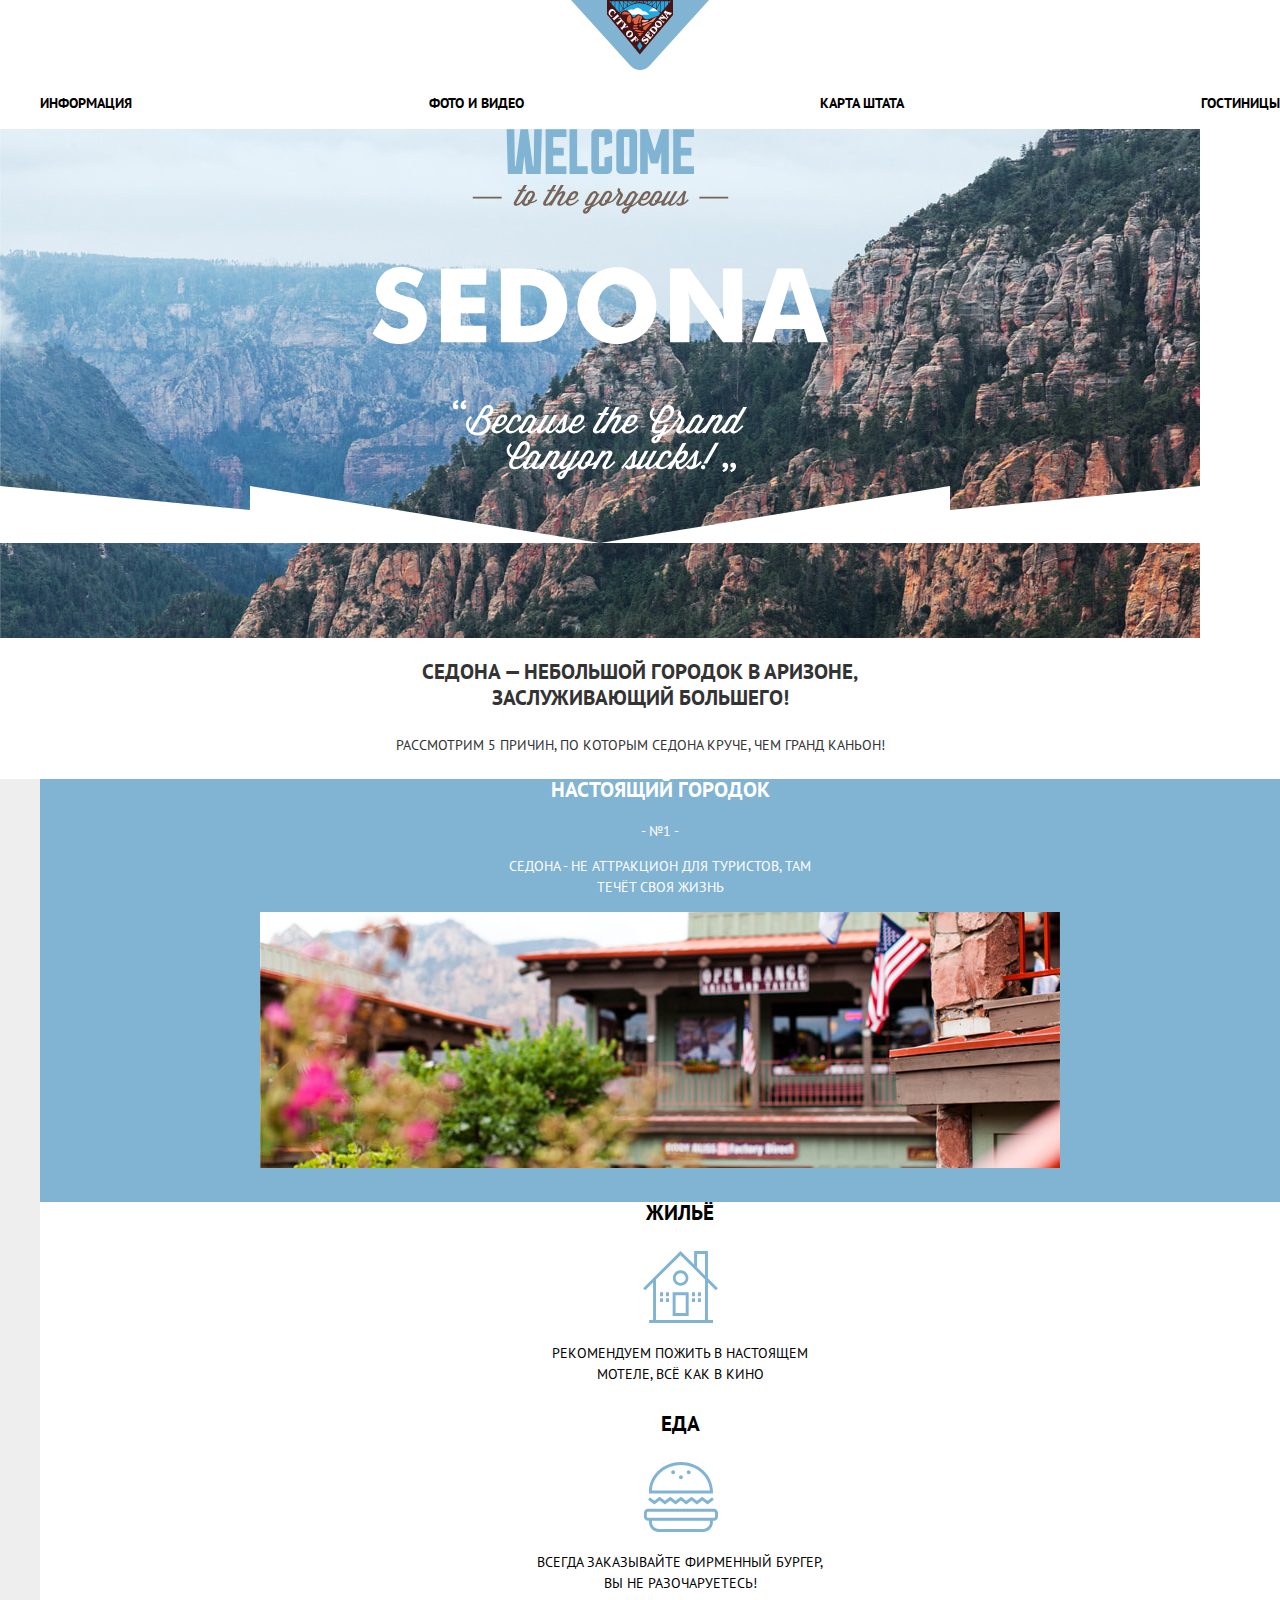
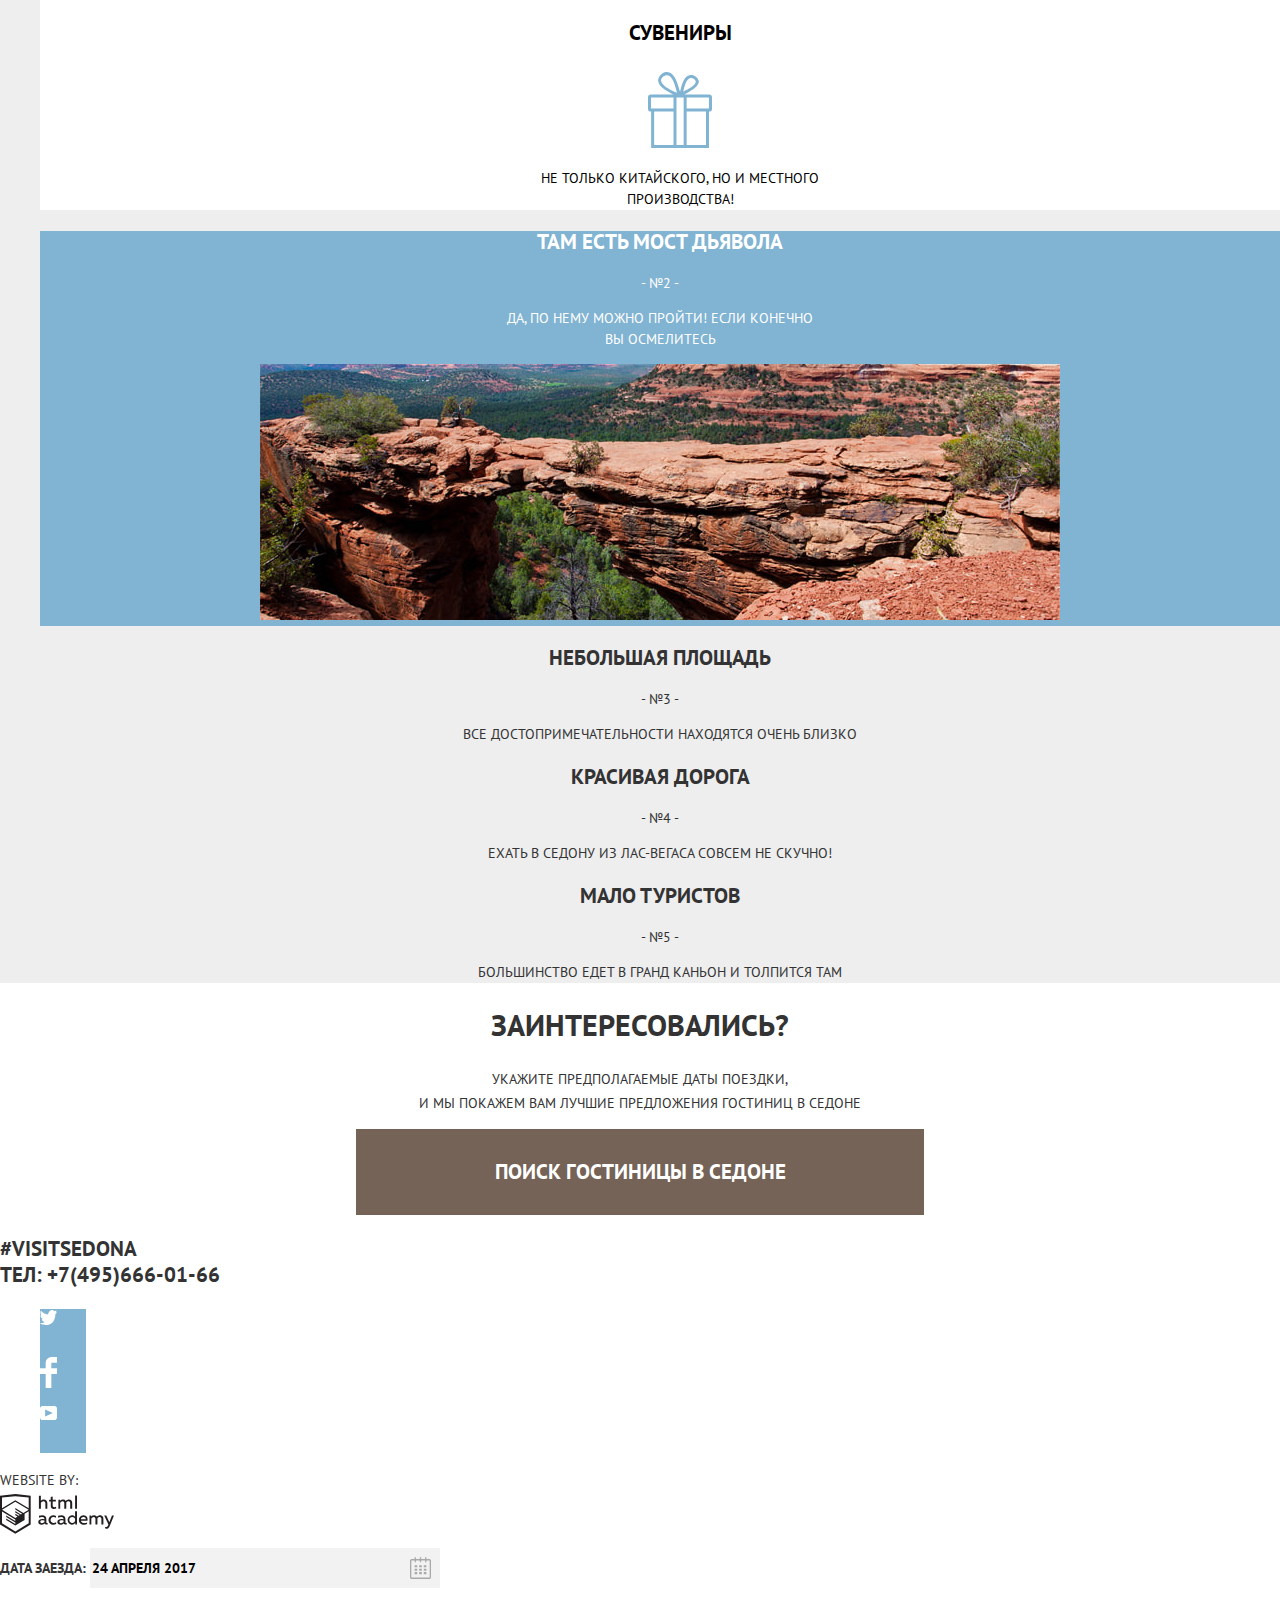
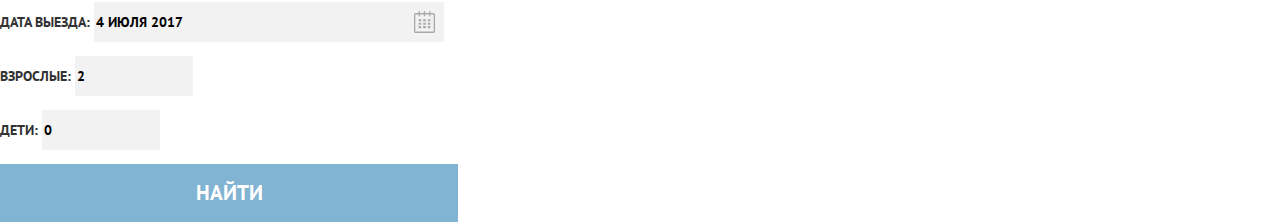
==== index.html @ 7e90b985 "Ссылки" ====
<!DOCTYPE html>
<html lang="ru">
  <head>
    <meta charset="utf-8">
    <title>HTML Academy: Седона</title>
    <link href="https://fonts.googleapis.com/css2?family=PT+Sans:wght@400;700&display=swap" rel="stylesheet"> 
    <link href="css/normalize.css" rel="stylesheet">
    <link href="css/style.css" rel="stylesheet">
  </head>
  <body>
    <header class="main-header">

      <nav class="main-navigation">
      <!--Небольшой логотип городка по центру сверху-->
        <a class="main-header-logo" href="index.html">
          <img src="img/index/sedona_logo.svg" width="138" height="70" alt="Логотип городка Cедона">
        </a>
      <!--Главная навигация-->
        <ul class="navigation-list">
          <li><a href="#">информация</a></li>
          <li><a href="#">фото и видео</a></li>
          <li><a href="#">карта штата</a></li>
          <li><a href="hotels.html">гостиницы</a></li>
        </ul>
      </nav>

    </header>

    <main class="container">

      <!--Заголовок скрытый-->
      <h1 class="visually-hidden">О городке Седона</h1>

      <section class="welcome">
        <!--Заголовок скрытый-->
        <h2 class="visually-hidden">Добро пожаловать в Седону</h2>
        <div class="welcome-banner"> 
          <!--Большой баннер-->
          <img src="img/index/welcome_to_sedona.svg" width="457" height="351" alt="Добро пожаловать в Седону">
        </div>
        <p>
          Седона — небольшой городок в Аризоне,<br>
          заслуживающий большего!
        </p>
      </section>

      <section class="advantages">
        <!--Заголовок скрытый-->
        <h2 class="visually-hidden">5 причин крутизны</h2>
        <p class="heading">
          Рассмотрим 5 причин, по которым Седона круче, чем гранд каньон!
        </p>
        <!--Сомневался сделать ли нумерованный список, но по-моему порядок тут совсем не важен-->
        <ul class="advantages-list">
          <li class="advantages-item">
            <h3>Настоящий городок</h3>
            <p> - №1 - </p>
            <p>
              Седона - не аттракцион для туристов, там<br>
              течёт своя жизнь
            </p>
            <img src="img/index/true_town.jpg" width="800" height="256" alt="Настоящий маленький Американский городок">
            <ul class="town-desc-list">
              <li>
                <h4>Жильё</h4>
                <img src="img/index/house_icon.svg" wigth="75" height="72" alt="Красивый маленький домик">
                <p>
                  Рекомендуем пожить в настоящем<br>
                  мотеле, всё как в кино
                </p>
              </li>
              <li>
                <h4>Еда</h4>
                <img src="img/index/burger_icon.svg" width="75" height="70" alt="Огромный бургер">
                <p>
                  Всегда заказывайте фирменный бургер,<br>
                  вы не разочаруетесь!
                </p>
              </li>
              <li>
                <h4>Сувениры</h4>
                <img src="img/index/gift_icon.svg" width="64" height="77" alt="Сюрприз-подарок перевязан лентой">
                <p>
                  Не только китайского, но и местного<br>
                  производства!
                </p>
              </li>
            </ul>
          </li>
          <li class="advantages-item">
            <h3>Там есть мост дьявола</h3>
            <p> - №2 - </p>
            <p>
              Да, по нему можно пройти! Если конечно<br>
              вы осмелитесь
            </p>
            <img src="img/index/devil_bridge.jpg" width="800" height="256" alt="Скальный пейзаж с огромной пропастью">
          </li>
          <li class="advantages-item">
            <h3>Небольшая площадь</h3>
            <p> - №3 - </p>
            <p>Все достопримечательности находятся очень близко</p>
          </li>
          <li class="advantages-item">
            <h3>Красивая дорога</h3>
            <p> - №4 - </p>
            <p>ехать в седону из лас-вегаса совсем не скучно!</p>
          </li>
          <li class="advantages-item">
            <h3>Мало туристов</h3>
            <p> - №5 - </p>
            <p>большинство едет в гранд каньон и толпится там</p>
          </li>
        </ul>
      </section>
      
      <section class="appointment">
        <!--Заголовок скрытый-->
        <h2 class="visually-hidden">Предложение зарегистрироваться</h2>
        <p class="appointment-subtitle">Заинтересовались?</p>
        <p class="appointment-desc">
          Укажите предполагаемые даты поездки,<br>
          и мы покажем вам лучшие предложения гостиниц в Седоне
        </p>
        <button type="button" class="button appointment-button">Поиск гостиницы в Седоне</button>
      </section>

    </main>

    <footer class="footer">

      <section class="footer-contacts">
        <h2 class="visually-hidden">Контактная информация</h2>
        <p>#visitsedona<br>
          тел: +7(495)666-01-66
        </p>
      </section>

      <section class="footer-socials">
        <h2 class="visually-hidden">Социальные сети</h2>
        <ul>
          <li>
            <a class="social-button" href="#">
              <span class="visually-hidden">Твиттер</span>
              <div class="wrap">
                <img src="img/index/twitter_icon.svg" width="17" height="17" alt="Иконка Твиттера">
              </div>
            </a>
          </li>
          <li>
            <a class="social-button" href="#">
              <span class="visually-hidden">Фейсбук</span>
              <div class="wrap">
                <img src="img/index/fb_icon.svg" width="17" height="17" alt="Иконка Фейсбук">
              </div>
            </a>
          </li>
          <li>
            <a class="social-button" href="#">
              <span class="visually-hidden">Youtube</span>
              <div class="wrap">
                <img src="img/index/youtube_icon.svg" width="17" height="17" alt="Иконка Youtube">
              </div>
            </a>
          </li>
        </ul>
      </section>

      <p class="footer-copyright">
        website by:
        <a href="https://htmlacademy.ru">
          <span class="visually-hidden">html academy</span>
        </a>
      </p>

    </footer>   

    <section>
      <h2 class="visually-hidden">Поиск гостиницы</h2>
      <form class="appointment-form" action="https://echo.htmlacademy.ru" method="GET">
        <p class="appointment-item calendar">
          <label for="arrival-date">Дата заезда:</label>
          <input id="arrival-date" type="text" name="arr-date" value="24 апреля 2017">
        </p>
        <p class="appointment-item calendar">
          <label for="leaving-date">Дата выезда:</label>
          <input id="leaving-date" type="text" name="leave-date" value="4 июля 2017">
        </p>
        <p class="appointment-item quantity">
          <label for="adult-qty">Взрослые:</label>
          <input id="adult-qty" type="text" name="adult" value="2">
        </p>
        <p class="appointment-item quantity">
          <label for="chidren-qty">Дети:</label>
          <input id="chidren-qty" type="text" name="children" value="0">
        </p>
        <button type="submit" class="button hotel-search-button">Найти</button>
      </form>
    </section>
    
    <!--
    <p>Репозиторий создан для обучения на профессиональном онлайн‑курсе «<a href="https://htmlacademy.ru/intensive/htmlcss">HTML и CSS, уровень 1</a>».</p>
    -->

  </body>
</html>
---- css/style.css ----
/*Variables*/

:root {
    
    --basic-white: #ffffff;
    --basic-grey: #EEEEEE;
    --basic-black: #000000;

    --basic-blue-ligth: #81B3D2;
    --basic-blue: #669EC0;
    --basic-blue-dark: #5496BD;

    --basic-brown-ligth: #766357;
    --basic-brown: #604E43;
    --basic-brown-dark: #503E33;

    --basic-text: #333333;
    --basic-background: #888888;
    --input-background: #F2F2F2;
    --input-background-hover: #EBEBEB;
    --input-background-focus: #ffffff;
    --input-focus-border: #E5E5E5;


}

/*General*/

body {
    min-width: 1220px;
    margin: 0;
    padding: 0;
    font-family: "PT Sans", Arial, sans-serif;
    font-size: 14px;
    line-height: 21px;
    color: var(--basic-text);
    text-transform: uppercase; 
}

a {
    text-decoration: none;
}
  
img {
    max-width: 100%;
    height: auto;
}

.visually-hidden {
    position: absolute;
    clip: rect(0 0 0 0);
    width: 1px;
    height: 1px;
    margin: -1px;
}

/* Navigation */

.main-header {
    text-align: center;
}

.main-navigation {
    color: var(--basic-black);
    font-weight: bold;
    line-height: 24px;
}

.navigation-list {
    list-style: none;
    display: flex;
    justify-content: space-between;
}

.navigation-list a {
    color: var(--basic-black);
}

.navigation-list a:hover,
.navigation-list a:focus {
    color: var(--basic-blue-ligth);
}

.navigation-list a:active {
    color: var(--basic-black);
    opacity: 0.3;
}

.main-navigation .active-page {
    color: var(--basic-brown-ligth);
}

/* Big Welcome banner */

.welcome {
    text-align: center;
}

.welcome p {
    font-weight: bold;
    font-size: 21px;
    line-height: 26px;
    text-align: center;
}

.welcome-banner {
    width: 1200px;
    height: 509px;
    text-align: center;
    vertical-align: middle;
    background-color: var(--basic-black);
    background-image: url("../img/index/background_photo.jpg");
    background-position: center;
    background-repeat: no-repeat;
}

.welcome-banner::after {
    content: url("../img/index/background_shape.png");
}

/* Advantages */

.advantages .heading {
    line-height: 26px;
    text-align: center;
}

.advantages-list {
    list-style: none;
    background-color: var(--basic-grey);
}

.advantages-item {
    text-align: center;
}

.advantages-item:first-child,
.advantages-item:nth-child(2) {
    background-color: var(--basic-blue-ligth);
    color: var(--basic-white);
}

.advantages-item h3,
.advantages-item h4 {
    font-weight: bold;
    font-size: 21px;
    line-height: 21px;
}

.town-desc-list {
    list-style: none;
    background-color: var(--basic-white);
    color: var(--basic-black);
}

/*Appointment*/

.appointment {
    text-align: center;
}

.appointment-subtitle{
    font-weight: bold;
    font-size: 30px;
    line-height: 24px;  
}

.appointment-desc {
    line-height: 24px;
}
/*Appointment form*/

.appointment-item {
    font: inherit;
    font-weight: bold;
    line-height: 26px;
}

.appointment-item input {
    font: inherit;
    font-weight: bold;
    line-height: 26px;
    text-transform: uppercase;
    
    height: 38px;
    border: none;
}

.calendar input {
    width: 346px;
    background-color: var(--input-background);
    background-image: url("../img/index/calendar_icon.svg");
    background-position: 320px, 0;
    background-repeat: no-repeat;
}

.quantity input {
    width: 114px;
    background-color: var(--input-background);
}

.appointment-item input:hover {
    background-color: var(--input-background-hover);
}

.appointment-item input:focus {
    height: 34px;
    background-color: var(--input-background-focus);
    border: 2px solid var(--input-focus-border);
}

.calendar input:hover {
    background-image: url("../img/index/calendar_icon_hover.svg");
}

.calendar input:focus {
    background-image: url("../img/index/calendar_icon_active.svg");
    width: 342px;
}

.quantity input:focus {
    width: 110px;
}

/*Button*/

.button {
    font: inherit;
    font-weight: bold;
    
    color: var(--basic-white);
    border: none;
    text-align: center;
    vertical-align: middle;
    text-transform: uppercase;
}

.appointment-button {
    font-size: 21px;
    line-height: 26px;
    width: 568px;
    height: 86px;
    background-color: var(--basic-brown-ligth);
}

.appointment-button:hover,
.appointment-button:focus {
    background-color: var(--basic-brown);
}

.appointment-button:active {
    background-color: var(--basic-brown-dark);
    color: rgba(255, 255, 255, 0.3);
}

.hotel-search-button {
    font-size: 21px;
    line-height: 26px;
    background-color: var(--basic-blue-ligth);
    width: 458px;
    height: 58px;
}

.hotel-search-button:hover,
.hotel-search-button:focus {
    background-color: var(--basic-blue);
}

.hotel-search-button:active {
    background-color: var(--basic-blue-dark);
    color: rgba(255, 255, 255, 0.3);
}

/*Footer Contacts*/

.footer-contacts {
    font-size: 21px;
    font-weight: bold;
    line-height: 26px;
}

/*Footer Socials*/

.footer-socials ul {
    list-style: none;
}

.social-button .wrap {
    width: 46px;
    height: 48px;
    background-color: var(--basic-blue-ligth);
    /* Проблема с центрированием иконок в обертке */
}

.social-button .wrap:hover,
.social-button .wrap:focus {
    background-color: var(--basic-blue);
}

.social-button .wrap:active {
    background-color: var(--basic-blue-dark);
    /* Проблема с прозрачностью иконок в активном состоянии */
}

/*Footer Copyright*/

.footer-copyright {
    line-height: 26px;

}

.footer-copyright a {
    display: block;
    width: 115px;
    height: 41px;
    
    background-image: url("../img/index/logo_htmlacademy_2.svg");
    background-repeat: no-repeat;
}

.footer-copyright a:hover,
.footer-copyright a:focus {
    background-image: url("../img/index/logo_htmlacademy_hover.svg");
}

.footer-copyright a:active {
    background-image: url("../img/index/logo_htmlacademy_active.svg");
}


/* Hotels page */

/* Hotel filter */

.hotel-filter {
    width: 1200px;
    /* height: 217px; */
    background-image: url("../img/hotels/background.jpg");
    background-repeat: no-repeat;
}

.filter fieldset{
    border: none;
}

.filter legend {
    font-weight: bold;
    font-size: 16px;
    line-height: 21px;
}

.filter ul {
    list-style: none;
}

.hotel-filter-button {
    width: 137px;
    height: 36px;
    background-color: gray; /*пока чтобы видно было transparent*/
    border: 2px solid red; /*тоже чтобы было видно basic-white*/
    text-transform: uppercase;
}

.hotel-filter-button:hover,
.hotel-filter-button:focus {
    background-color: var(--basic-white);
}

/* Sort panel */

.sort-panel h3 {
    font-weight: bold;
    font-size: 21px;
    line-height: 26px;
}

.sort-panel p {
    font-size: 12px;
    line-height: 18px;
}

.sort-by {
    list-style: none;
}

.sort-order {
    list-style: none;
}

.sort-button {
    font-size: 12px;
    line-height: 18px;
    text-transform: uppercase;
    border: none;
    border-bottom: 1px dashed var(--basic-blue-ligth);
    /*не нравится как проявляет себя подчеркивание при интерактиве*/
    background-color: transparent;
    opacity: 0.3;
}

.sort-active {
    border: none;
    color: var(--basic-blue-ligth);
    opacity: 1;
}

.sort-button:hover,
.sort-button:focus {
    color: var(--basic-blue-ligth);
    opacity: 1;
}

.sort-button:active {
    color: var(--basic-black);
    border: none;
    opacity: 1;
}

.order-button {
    width: 11px;
    height: 10px;
    background-color: transparent;
    border: none;
    background-repeat: no-repeat;
}

.sort-order .up {
    background-image: url("../img/hotels/up_rect_icon.svg");
}

.sort-order .up-active {
    background-image: url("../img/hotels/up_rect_active_icon.svg");
}

.sort-order .up:hover,
.sort-order .up:focus,
.sort-order .up-active:hover,
.sort-order .up-active:focus {
    background-image: url("../img/hotels/up_rect_hover_icon.svg");
}

.sort-order .up:active,
.sort-order .up-active:active {
    background-image: url("../img/hotels/up_rect_active_icon.svg");
}

.sort-order .down {
    background-image: url("../img/hotels/down_rect_icon.svg");
}

.sort-order .down-active {
    background-image: url("../img/hotels/down_rect_active_icon.svg");
}

.sort-order .down:hover,
.sort-order .down:focus,
.sort-order .down-active:hover,
.sort-order .down-active:focus {
    background-image: url("../img/hotels/down_rect_hover_icon.svg");
}

.sort-order .down:active,
.sort-order .down-active:active {
    background-image: url("../img/hotels/down_rect_active_icon.svg");
}

/* Searched hotels */

.hotels-list {
    list-style: none;
}

.hotels-list .hotel-name {
    color: var(--basic-black);
    font-weight: bold;
    font-size: 21px;
    line-height: 26px;  
}

.hotels-list .hotel-name:hover,
.hotels-list .hotel-name:focus {
    color: var(--basic-blue-ligth);
}

.hotels-list .hotel-name:active {
    color: var(--basic-black);
    opacity: 0.3;
}

.hotel-rating {
    display: block;
    width: 110px;
    height: 27px;
    text-align: center;
    background-color: var(--input-background);

}

/*Buttons*/

.detail-button {
    display: block;
    width: 110px;
    height: 27px;
    background-color: var(--basic-blue-ligth);
}

.detail-button:hover,
.detail-button:focus {
    background-color: var(--basic-blue);
}

.detail-button:active {
    background-color: var(--basic-blue-dark);
    color: rgba(255, 255, 255, 0.3);
}

.book-button {
    width: 142px;
    height: 27px;
    background-color: var(--basic-brown-ligth);
}

.book-button:hover,
.book-button:focus {
    background-color: var(--basic-brown);
}

.book-button:active {
    background-color: var(--basic-brown-dark);
    color: rgba(255, 255, 255, 0.3);
}
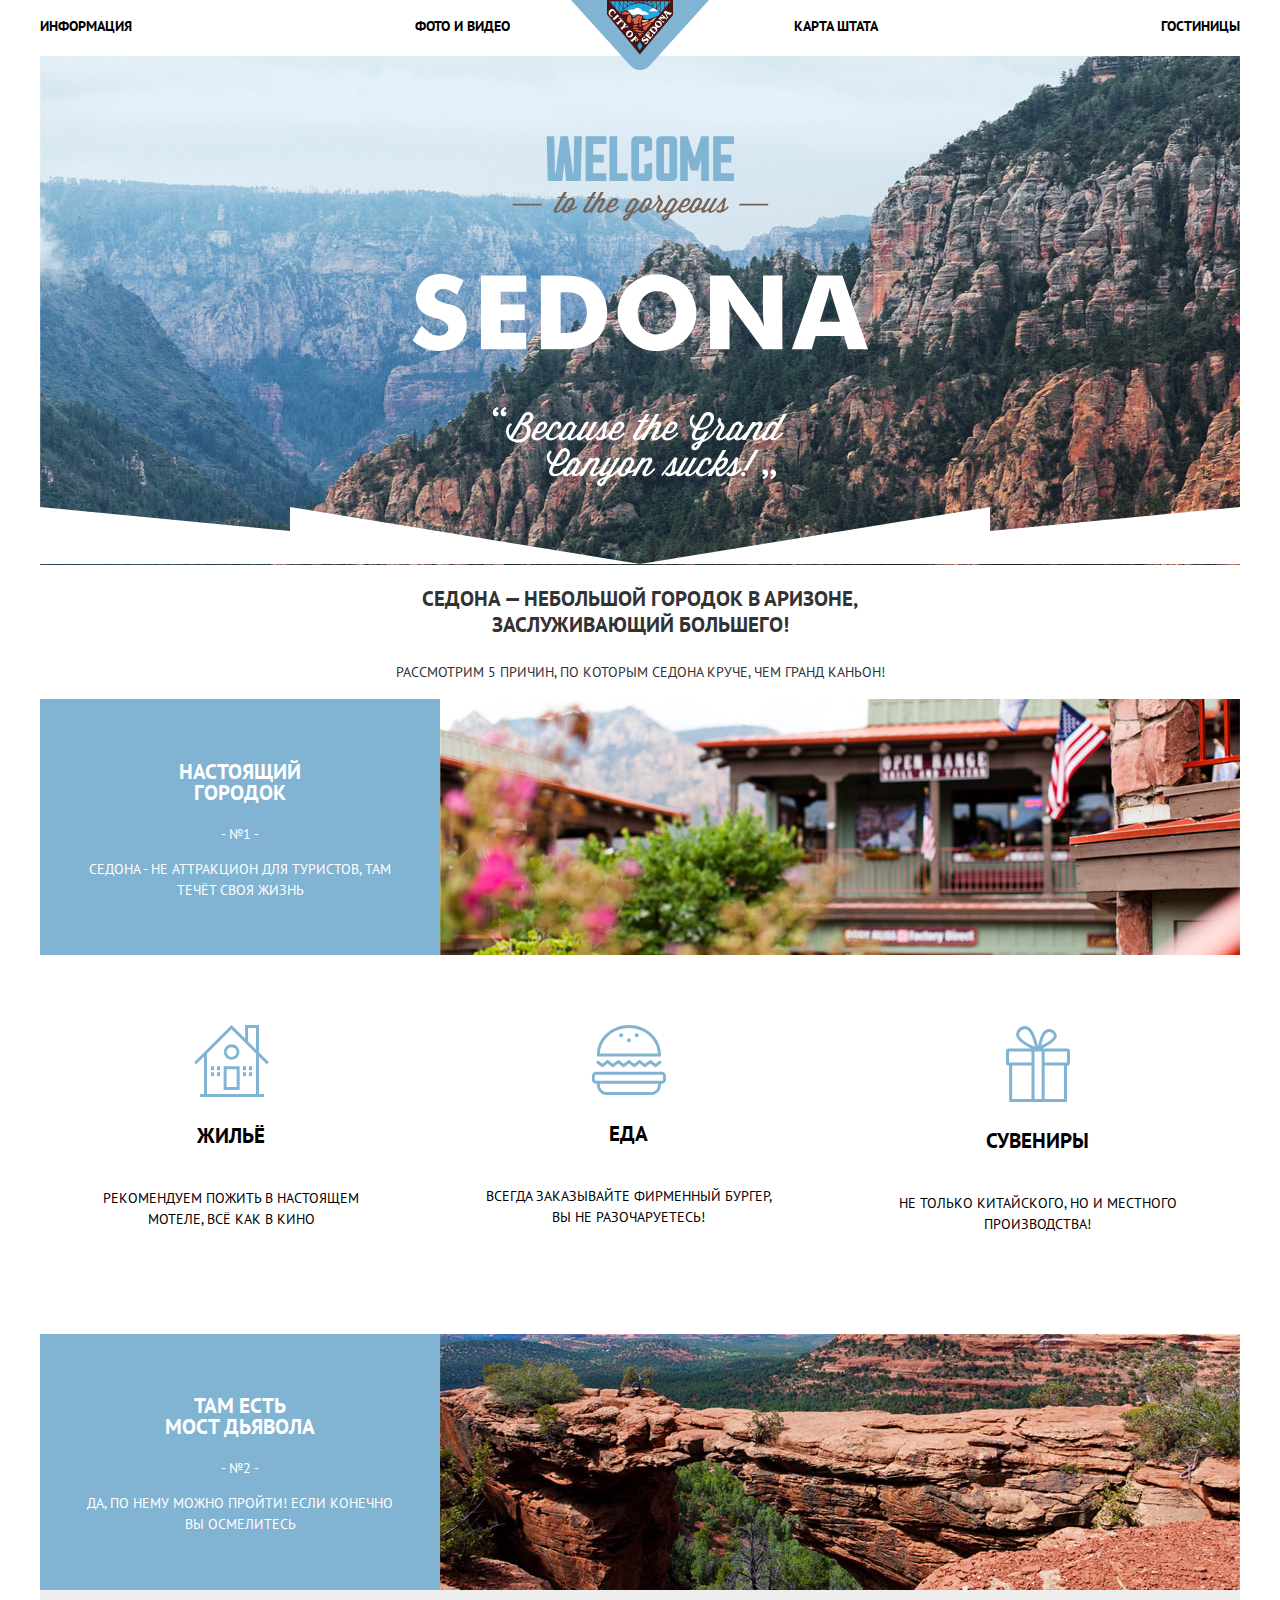
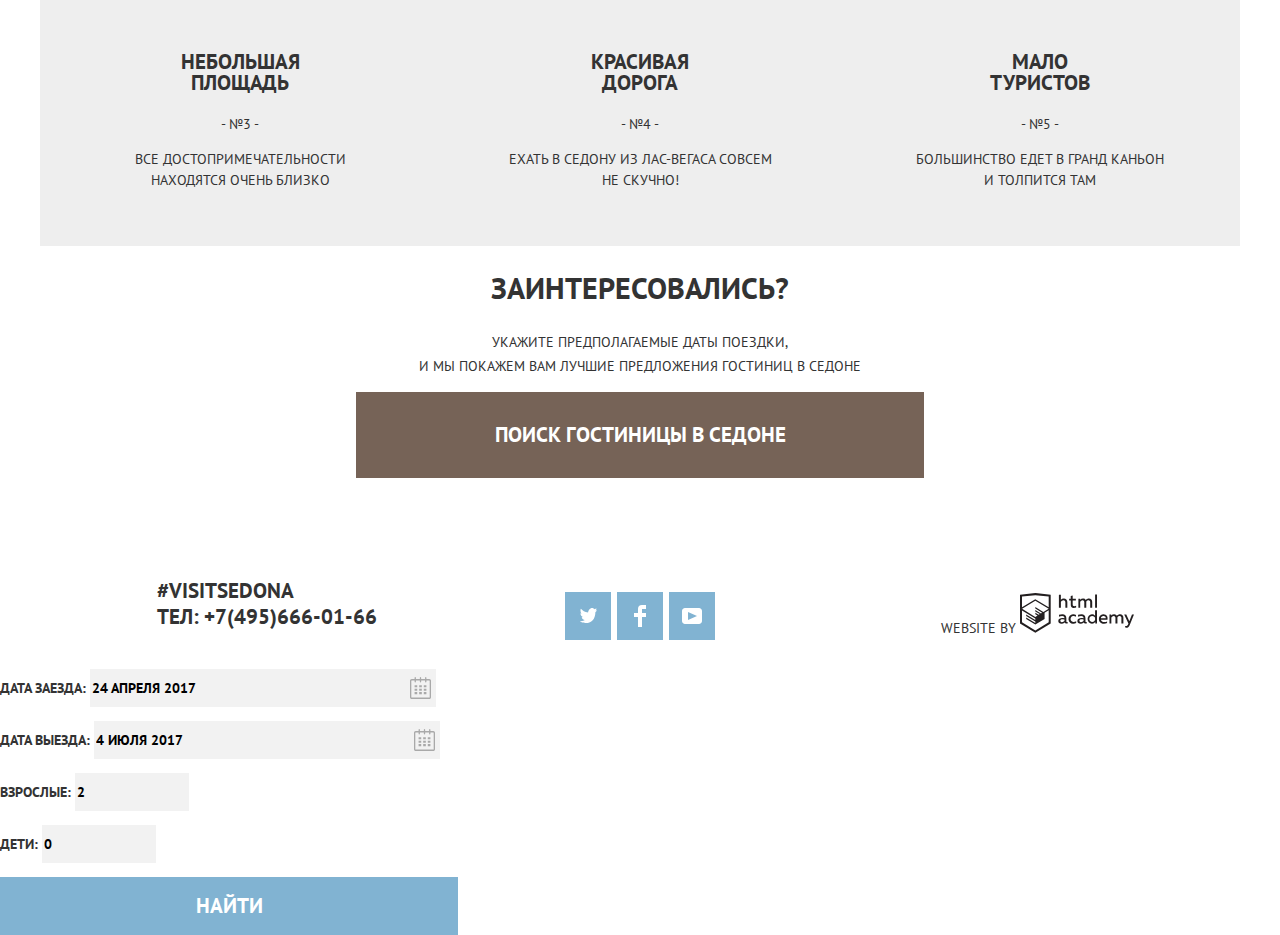
==== commit c4d1fbde: "Базовая сетка." ====
--- a/index.html
+++ b/index.html
@@ -1,5 +1,5 @@
 <!DOCTYPE html>
-<html lang="ru">
+<html class="page" lang="ru">
   <head>
     <meta charset="utf-8">
     <title>HTML Academy: Седона</title>
@@ -7,23 +7,25 @@
     <link href="css/normalize.css" rel="stylesheet">
     <link href="css/style.css" rel="stylesheet">
   </head>
-  <body>
+  <body class="page-body">
     <header class="main-header">
-
       <nav class="main-navigation">
       <!--Небольшой логотип городка по центру сверху-->
-        <a class="main-header-logo" href="index.html">
-          <img src="img/index/sedona_logo.svg" width="138" height="70" alt="Логотип городка Cедона">
-        </a>
+        <div class="main-header-logo-wrap">
+          <a class="main-header-logo" href="index.html">
+            <img src="img/index/sedona_logo.svg" width="138" height="70" alt="Логотип городка Cедона">
+          </a>
+        </div>
       <!--Главная навигация-->
-        <ul class="navigation-list">
-          <li><a href="#">информация</a></li>
-          <li><a href="#">фото и видео</a></li>
-          <li><a href="#">карта штата</a></li>
-          <li><a href="hotels.html">гостиницы</a></li>
-        </ul>
+        <div class="container">
+          <ul class="navigation-list">
+            <li><a href="#">информация</a></li>
+            <li><a href="#">фото и видео</a></li>
+            <li><a href="#">карта штата</a></li>
+            <li><a href="hotels.html">гостиницы</a></li>
+          </ul>
+        </div>
       </nav>
-
     </header>
 
     <main class="container">
@@ -36,7 +38,10 @@
         <h2 class="visually-hidden">Добро пожаловать в Седону</h2>
         <div class="welcome-banner"> 
           <!--Большой баннер-->
+          <div class="welcome-banner-image">
           <img src="img/index/welcome_to_sedona.svg" width="457" height="351" alt="Добро пожаловать в Седону">
+          <!-- <img src="img/index/background_shape.png"> -->
+          </div>
         </div>
         <p>
           Седона — небольшой городок в Аризоне,<br>
@@ -53,15 +58,22 @@
         <!--Сомневался сделать ли нумерованный список, но по-моему порядок тут совсем не важен-->
         <ul class="advantages-list">
           <li class="advantages-item">
-            <h3>Настоящий городок</h3>
-            <p> - №1 - </p>
-            <p>
-              Седона - не аттракцион для туристов, там<br>
-              течёт своя жизнь
-            </p>
-            <img src="img/index/true_town.jpg" width="800" height="256" alt="Настоящий маленький Американский городок">
+            <div class="advantages-item-desc-wrap">
+              <div class="advantages-item-desc-wrap2">
+                <h3>
+                  Настоящий<br>
+                  городок
+                </h3>
+                <p> - №1 - </p>
+                <p>
+                  Седона - не аттракцион для туристов, там<br>
+                  течёт своя жизнь
+                </p>
+              </div>
+              <img src="img/index/true_town.jpg" width="800" height="256" alt="Настоящий маленький Американский городок">
+            </div>
             <ul class="town-desc-list">
-              <li>
+              <li class="town-desc-item">
                 <h4>Жильё</h4>
                 <img src="img/index/house_icon.svg" wigth="75" height="72" alt="Красивый маленький домик">
                 <p>
@@ -69,7 +81,7 @@
                   мотеле, всё как в кино
                 </p>
               </li>
-              <li>
+              <li class="town-desc-item">
                 <h4>Еда</h4>
                 <img src="img/index/burger_icon.svg" width="75" height="70" alt="Огромный бургер">
                 <p>
@@ -77,7 +89,7 @@
                   вы не разочаруетесь!
                 </p>
               </li>
-              <li>
+              <li class="town-desc-item">
                 <h4>Сувениры</h4>
                 <img src="img/index/gift_icon.svg" width="64" height="77" alt="Сюрприз-подарок перевязан лентой">
                 <p>
@@ -88,28 +100,65 @@
             </ul>
           </li>
           <li class="advantages-item">
-            <h3>Там есть мост дьявола</h3>
-            <p> - №2 - </p>
-            <p>
-              Да, по нему можно пройти! Если конечно<br>
-              вы осмелитесь
-            </p>
-            <img src="img/index/devil_bridge.jpg" width="800" height="256" alt="Скальный пейзаж с огромной пропастью">
-          </li>
-          <li class="advantages-item">
-            <h3>Небольшая площадь</h3>
-            <p> - №3 - </p>
-            <p>Все достопримечательности находятся очень близко</p>
-          </li>
-          <li class="advantages-item">
-            <h3>Красивая дорога</h3>
-            <p> - №4 - </p>
-            <p>ехать в седону из лас-вегаса совсем не скучно!</p>
-          </li>
-          <li class="advantages-item">
-            <h3>Мало туристов</h3>
-            <p> - №5 - </p>
-            <p>большинство едет в гранд каньон и толпится там</p>
+            <div class="advantages-item-desc-wrap">
+              <div class="advantages-item-desc-wrap2">
+                <h3>
+                  Там есть<br>
+                  мост дьявола
+                </h3>
+                <p> - №2 - </p>
+                <p>
+                  Да, по нему можно пройти! Если конечно<br>
+                  вы осмелитесь
+                </p>
+              </div>
+              <img class="devil-bridge-img"src="img/index/devil_bridge.jpg" width="800" height="256" alt="Скальный пейзаж с огромной пропастью">
+            </div>
+          </li>
+          <li class="advantages-item">
+            <div class="advantages-item-desc-wrap">
+              <div class="advantages-item-desc-wrap2">
+                <h3>
+                  Небольшая<br>
+                  площадь
+                </h3>
+                <p> - №3 - </p>
+                <p>
+                  Все достопримечательности<br>
+                  находятся очень близко
+                </p>
+              </div>
+            </div>
+          </li>
+          <li class="advantages-item">
+            <div class="advantages-item-desc-wrap">
+              <div class="advantages-item-desc-wrap2">
+                <h3>
+                  Красивая<br>
+                  дорога
+                </h3>
+                <p> - №4 - </p>
+                <p>
+                  ехать в седону из лас-вегаса совсем<br>
+                  не скучно!
+                </p>
+              </div>
+            </div>
+          </li>
+          <li class="advantages-item">
+            <div class="advantages-item-desc-wrap">
+              <div class="advantages-item-desc-wrap2">
+                <h3>
+                  Мало<br>
+                  туристов
+                </h3>
+                <p> - №5 - </p>
+                <p>
+                  большинство едет в гранд каньон<br>
+                  и толпится там
+                </p>
+              </div>
+            </div>
           </li>
         </ul>
       </section>
@@ -128,51 +177,49 @@
     </main>
 
     <footer class="footer">
-
-      <section class="footer-contacts">
-        <h2 class="visually-hidden">Контактная информация</h2>
-        <p>#visitsedona<br>
-          тел: +7(495)666-01-66
-        </p>
-      </section>
-
-      <section class="footer-socials">
-        <h2 class="visually-hidden">Социальные сети</h2>
-        <ul>
-          <li>
-            <a class="social-button" href="#">
-              <span class="visually-hidden">Твиттер</span>
-              <div class="wrap">
-                <img src="img/index/twitter_icon.svg" width="17" height="17" alt="Иконка Твиттера">
-              </div>
-            </a>
-          </li>
-          <li>
-            <a class="social-button" href="#">
-              <span class="visually-hidden">Фейсбук</span>
-              <div class="wrap">
-                <img src="img/index/fb_icon.svg" width="17" height="17" alt="Иконка Фейсбук">
-              </div>
-            </a>
-          </li>
-          <li>
-            <a class="social-button" href="#">
-              <span class="visually-hidden">Youtube</span>
-              <div class="wrap">
-                <img src="img/index/youtube_icon.svg" width="17" height="17" alt="Иконка Youtube">
-              </div>
-            </a>
-          </li>
-        </ul>
-      </section>
-
-      <p class="footer-copyright">
-        website by:
-        <a href="https://htmlacademy.ru">
-          <span class="visually-hidden">html academy</span>
-        </a>
-      </p>
-
+      <div class="container">
+
+        <section class="footer-contacts">
+          <h2 class="visually-hidden">Контактная информация</h2>
+          <p>#visitsedona<br>
+            тел: +7(495)666-01-66
+          </p>
+        </section>
+
+        <section class="footer-socials">
+          <h2 class="visually-hidden">Социальные сети</h2>
+          <ul>
+            <li>
+              <a class="social-button" href="#">
+                <div class="social-button-wrap social-button-twitter">
+                  <span class="visually-hidden">Твиттер</span>                  
+                </div>
+              </a>
+            </li>
+            <li>
+              <a class="social-button" href="#">
+                <div class="social-button-wrap social-button-fb">
+                  <span class="visually-hidden">Фейсбук</span>                  
+                </div>
+              </a>
+            </li>
+            <li>
+              <a class="social-button" href="#">                
+                <div class="social-button-wrap social-button-youtube">
+                  <span class="visually-hidden">Youtube</span>                  
+                </div>
+              </a>
+            </li>
+          </ul>
+        </section>
+
+        <p class="footer-copyright">
+          website by 
+          <a href="https://htmlacademy.ru">
+            <span class="visually-hidden">html academy</span>
+          </a>
+        </p>
+      </div>  
     </footer>   
 
     <section>
--- a/css/style.css
+++ b/css/style.css
@@ -26,6 +26,10 @@
 
 /*General*/
 
+*, *::before, *::after {
+    box-sizing: border-box;
+}
+
 body {
     min-width: 1220px;
     margin: 0;
@@ -54,6 +58,29 @@
     margin: -1px;
 }
 
+/* Grid */
+
+.page {
+    height: 100%;
+}
+
+.page-body {
+    min-height: 100%;
+    display: grid;
+    grid-template-rows: min-content 1fr min-content;
+    align-content: start;
+}
+
+/* Main header */
+
+.main-header {
+    
+  
+    /* outline: 5px solid rgba(0, 255, 0, 0.3);
+    outline-offset: -5px; */
+}
+
+
 /* Navigation */
 
 .main-header {
@@ -61,6 +88,12 @@
 }
 
 .main-navigation {
+    display: flex;
+    flex-direction: column;
+    align-items: center;
+
+    height: 56px;
+
     color: var(--basic-black);
     font-weight: bold;
     line-height: 24px;
@@ -68,6 +101,7 @@
 
 .navigation-list {
     list-style: none;
+    padding: 0;
     display: flex;
     justify-content: space-between;
 }
@@ -90,9 +124,22 @@
     color: var(--basic-brown-ligth);
 }
 
+/* Container */
+
+.container {
+    width: 1220px;
+    margin: 0 auto;
+    padding: 0 10px;   
+}
+
+.main-header-logo-wrap {
+    position: absolute;    
+}
+
 /* Big Welcome banner */
 
 .welcome {
+
     text-align: center;
 }
 
@@ -104,21 +151,39 @@
 }
 
 .welcome-banner {
-    width: 1200px;
+
+    display: flex;
+    flex-direction: column;
+    align-items: center;
+    justify-content: space-between;
+    
     height: 509px;
-    text-align: center;
-    vertical-align: middle;
-    background-color: var(--basic-black);
+   
+    
+    
     background-image: url("../img/index/background_photo.jpg");
     background-position: center;
     background-repeat: no-repeat;
 }
 
+.welcome-banner-image {
+    margin-top: 80px;
+}
+
 .welcome-banner::after {
     content: url("../img/index/background_shape.png");
-}
+    margin-bottom: -5px; 
+} 
 
 /* Advantages */
+
+.test .list  {
+    list-style: none;
+    margin: 0;
+    padding: 0;
+}
+
+
 
 .advantages .heading {
     line-height: 26px;
@@ -126,20 +191,48 @@
 }
 
 .advantages-list {
-    list-style: none;
+    display: grid;
+    grid-template-columns: 1fr 1fr 1fr;
+    
+    
+
+    list-style: none;
+    padding: 0;
     background-color: var(--basic-grey);
 }
 
 .advantages-item {
     text-align: center;
+    min-height: 256px;    
 }
 
 .advantages-item:first-child,
 .advantages-item:nth-child(2) {
+    grid-column-start: 1;
+    grid-column-end: 4;
+       
+
     background-color: var(--basic-blue-ligth);
     color: var(--basic-white);
 }
 
+.advantages-item-desc-wrap {
+    display: flex;
+    justify-content: center;
+    align-items: center;
+    min-height: 256px;
+  
+}
+
+.advantages-item-desc-wrap2 {
+    margin: auto;
+    
+}
+
+.advantages-item-desc-wrap2 .devil-bridge-img {
+    order: -1;
+}
+
 .advantages-item h3,
 .advantages-item h4 {
     font-weight: bold;
@@ -148,11 +241,29 @@
 }
 
 .town-desc-list {
-    list-style: none;
+    display: flex;
+    justify-content: space-around;
+    list-style: none;
+    padding: 0;
     background-color: var(--basic-white);
     color: var(--basic-black);
 }
 
+.town-desc-item {
+    display: flex;
+    flex-direction: column;
+    align-items: center;
+    padding-top: 70px;
+    padding-bottom: 85px;
+
+    /* outline: 5px solid rgba(17, 0, 255, 0.3);
+    outline-offset: -5px; */
+}
+
+.town-desc-item img{
+    order: -1;
+}
+
 /*Appointment*/
 
 .appointment {
@@ -173,7 +284,7 @@
 .appointment-item {
     font: inherit;
     font-weight: bold;
-    line-height: 26px;
+    line-height: 26px;    
 }
 
 .appointment-item input {
@@ -271,48 +382,107 @@
     color: rgba(255, 255, 255, 0.3);
 }
 
-/*Footer Contacts*/
+/* Footer */
+
+.footer {
+    margin-top: 100px;
+}
+
+
+.footer .container {
+    display: grid;
+    grid-template-columns: 1fr 1fr 1fr;
+
+}
+
+/* Footer Contacts */
 
 .footer-contacts {
     font-size: 21px;
     font-weight: bold;
     line-height: 26px;
+
+    margin: 0;
+    padding: 0;
+    width: 400;
+}
+
+.footer-contacts p{
+    margin: 0;
+    padding-left: 117px;
 }
 
 /*Footer Socials*/
 
+.footer-socials {
+    width: 150px;
+    justify-self: center;
+}
+
 .footer-socials ul {
-    list-style: none;
-}
-
-.social-button .wrap {
+    display: flex;
+    justify-content: space-between;
+
+    list-style: none;
+    padding: 0;
+}
+
+.social-button-twitter {
+    background-image: url("../img/index/twitter_icon.svg");   
+}
+
+.social-button-twitter:active {
+    background-image: url("../img/index/twitter_icon_active.svg");
+}
+
+.social-button-fb {
+    background-image: url("../img/index/fb_icon.svg");
+}
+
+.social-button-fb:active {
+    background-image: url("../img/index/fb_icon_active.svg");
+}
+
+.social-button-youtube {
+    background-image: url("../img/index/youtube_icon.svg");
+}
+
+.social-button-youtube:active {
+    background-image: url("../img/index/youtube_icon_active.svg");
+}
+
+.social-button .social-button-wrap {
     width: 46px;
     height: 48px;
     background-color: var(--basic-blue-ligth);
-    /* Проблема с центрированием иконок в обертке */
-}
-
-.social-button .wrap:hover,
-.social-button .wrap:focus {
+    background-position: center center;
+    background-repeat: no-repeat;
+}
+
+
+.social-button .social-button-wrap:hover,
+.social-button .social-button-wrap:focus {
     background-color: var(--basic-blue);
 }
 
-.social-button .wrap:active {
+.social-button .social-button-wrap:active {
     background-color: var(--basic-blue-dark);
+    
     /* Проблема с прозрачностью иконок в активном состоянии */
 }
 
 /*Footer Copyright*/
 
 .footer-copyright {
-    line-height: 26px;
-
+    line-height: 26px;   
+    padding-left: 101px;
 }
 
 .footer-copyright a {
-    display: block;
+    display: inline-block;
     width: 115px;
     height: 41px;
+    
     
     background-image: url("../img/index/logo_htmlacademy_2.svg");
     background-repeat: no-repeat;
@@ -331,6 +501,29 @@
 /* Hotels page */
 
 /* Hotel filter */
+
+.hotel-filter {
+    color: var(--basic-white);
+}
+
+.hotel-filter .filter {
+    display: flex;
+    
+}
+
+.filter .hotel-price {
+    margin-left: auto;
+}
+
+.filter {
+    position: relative;
+}
+
+.filter .hotel-filter-button {
+    position: absolute;
+    right: 10px;
+    bottom: 10px;
+}
 
 .hotel-filter {
     width: 1200px;
@@ -351,13 +544,15 @@
 
 .filter ul {
     list-style: none;
+    padding: 0;
 }
 
 .hotel-filter-button {
     width: 137px;
     height: 36px;
-    background-color: gray; /*пока чтобы видно было transparent*/
-    border: 2px solid red; /*тоже чтобы было видно basic-white*/
+    color: var(--basic-white);
+    background-color: transparent; /*пока чтобы видно было transparent*/
+    border: 2px solid var(--basic-white); /*тоже чтобы было видно basic-white*/
     text-transform: uppercase;
 }
 
@@ -368,6 +563,10 @@
 
 /* Sort panel */
 
+.sort-panel {
+    display: flex;
+}
+
 .sort-panel h3 {
     font-weight: bold;
     font-size: 21px;
@@ -380,11 +579,17 @@
 }
 
 .sort-by {
-    list-style: none;
+    display: flex;
+
+    list-style: none;
+    padding: 0;
 }
 
 .sort-order {
-    list-style: none;
+    margin-left: auto;
+
+    list-style: none;
+    padding: 0;
 }
 
 .sort-button {
@@ -468,6 +673,27 @@
 
 .hotels-list {
     list-style: none;
+    padding: 0;
+}
+
+.hotels-item {
+    display: flex;
+    justify-content: space-between;
+    align-content: space-between;
+}
+
+.hotels-item-image {
+    order: -1;
+    /* outline: 5px solid rgba(5, 238, 180, 0.3);
+    outline-offset: -5px; */
+}
+
+.hotel-rating-wrap {
+    margin-left: auto;
+}
+
+.hotel-name-wrap {
+    margin-left: 30px;
 }
 
 .hotels-list .hotel-name {
@@ -499,7 +725,7 @@
 /*Buttons*/
 
 .detail-button {
-    display: block;
+    display: inline-block;
     width: 110px;
     height: 27px;
     background-color: var(--basic-blue-ligth);
@@ -516,6 +742,7 @@
 }
 
 .book-button {
+    display: inline-block;
     width: 142px;
     height: 27px;
     background-color: var(--basic-brown-ligth);
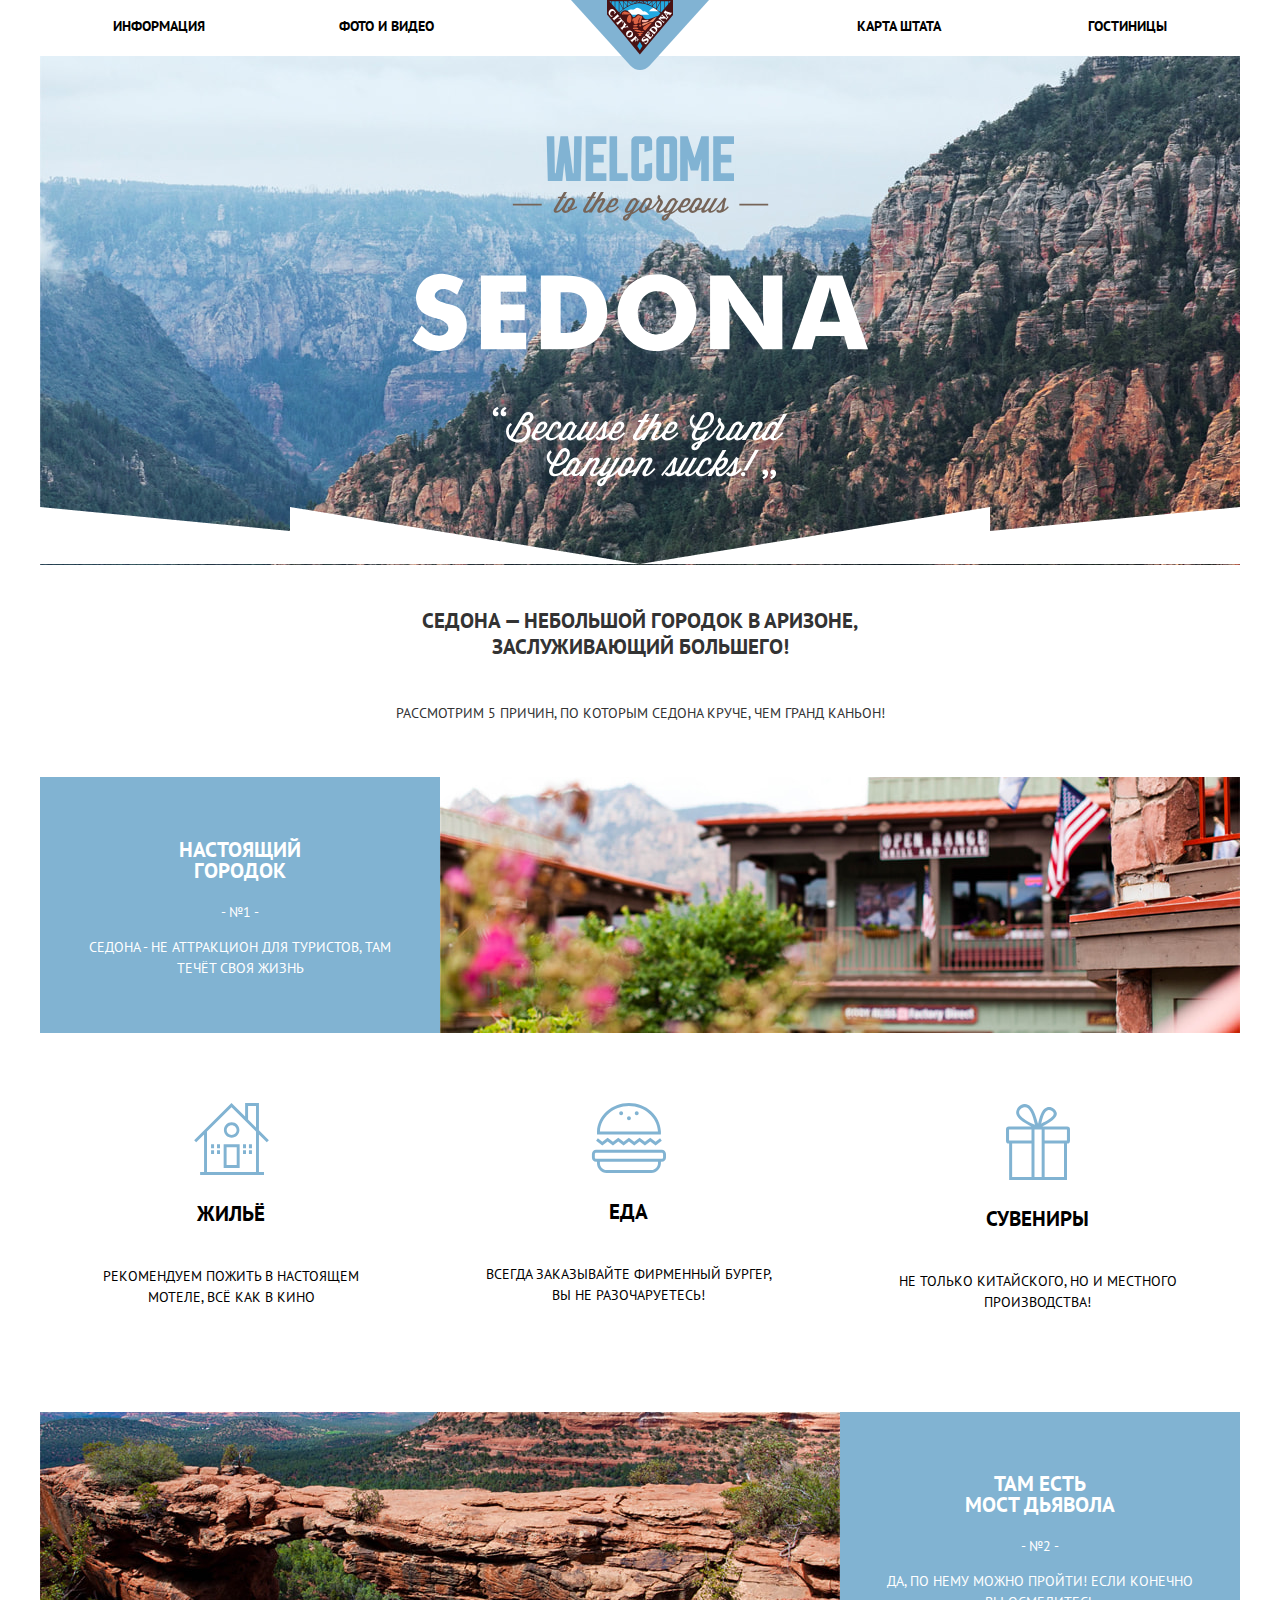
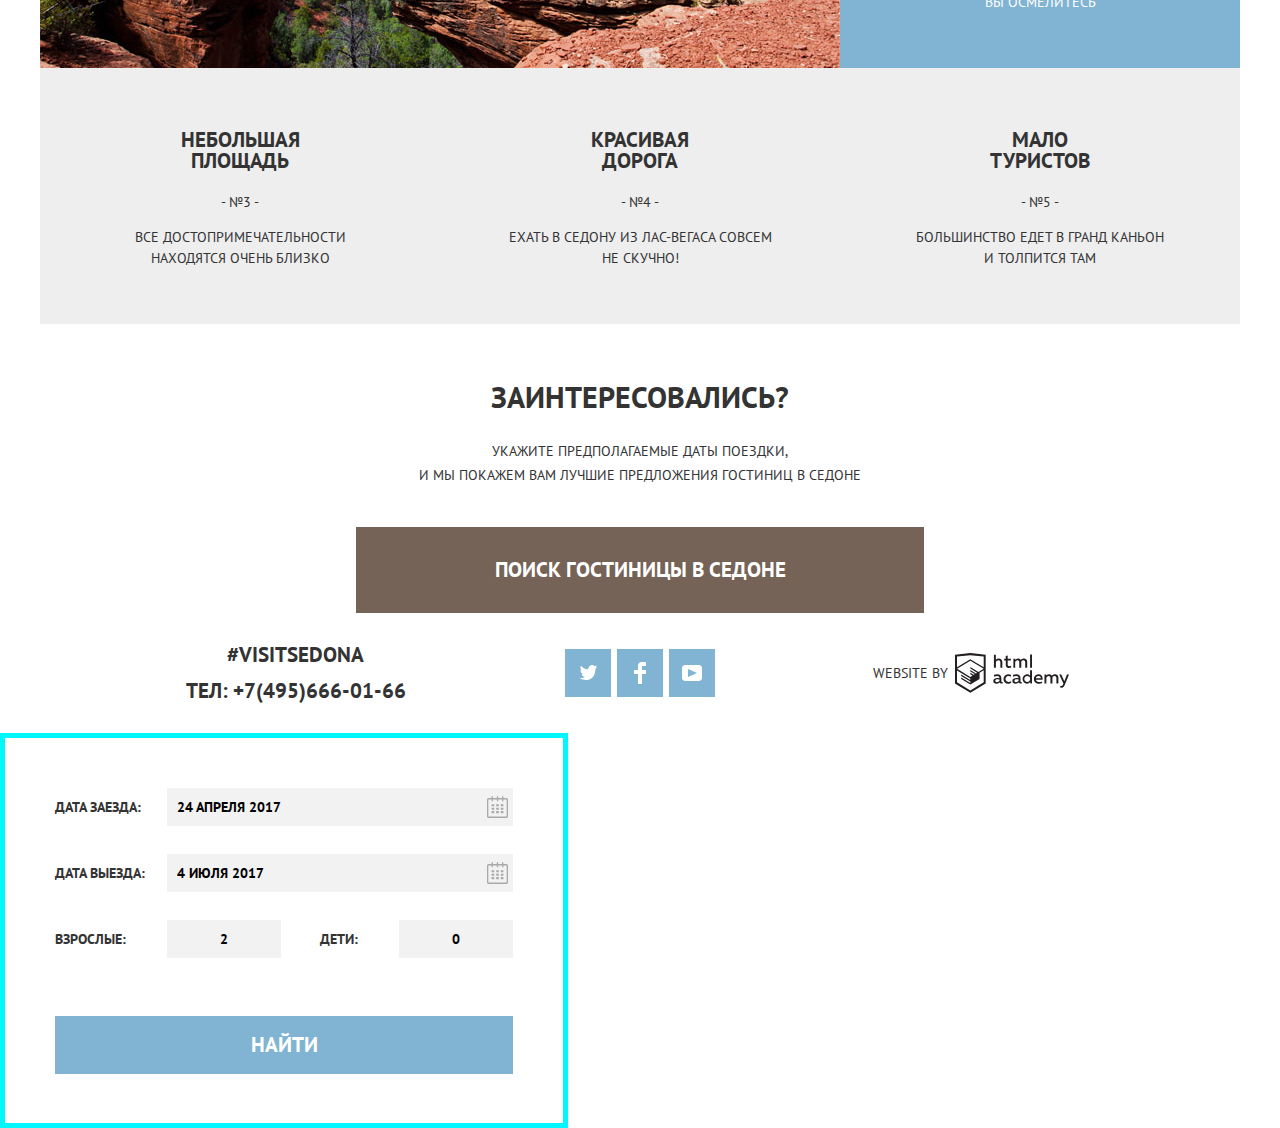
==== commit ab22c0db: "Завершение стилизации" ====
--- a/index.html
+++ b/index.html
@@ -112,7 +112,7 @@
                   вы осмелитесь
                 </p>
               </div>
-              <img class="devil-bridge-img"src="img/index/devil_bridge.jpg" width="800" height="256" alt="Скальный пейзаж с огромной пропастью">
+              <img class="devil-bridge-img" src="img/index/devil_bridge.jpg" width="800" height="256" alt="Скальный пейзаж с огромной пропастью">
             </div>
           </li>
           <li class="advantages-item">
@@ -233,13 +233,13 @@
           <label for="leaving-date">Дата выезда:</label>
           <input id="leaving-date" type="text" name="leave-date" value="4 июля 2017">
         </p>
-        <p class="appointment-item quantity">
+        <p class="appointment-item quantity adult">
           <label for="adult-qty">Взрослые:</label>
           <input id="adult-qty" type="text" name="adult" value="2">
         </p>
-        <p class="appointment-item quantity">
-          <label for="chidren-qty">Дети:</label>
-          <input id="chidren-qty" type="text" name="children" value="0">
+        <p class="appointment-item quantity children">
+          <label for="children-qty">Дети:</label>
+          <input id="children-qty" type="text" name="children" value="0">
         </p>
         <button type="submit" class="button hotel-search-button">Найти</button>
       </form>
--- a/css/style.css
+++ b/css/style.css
@@ -58,6 +58,20 @@
     margin: -1px;
 }
 
+input[type=number]::-webkit-inner-spin-button,
+input[type=number]::-webkit-outer-spin-button {
+  -webkit-appearance: none;
+  margin: 0;
+}
+
+input[type="number"] {
+    -moz-appearance: textfield;
+  }
+  input[type="number"]:hover,
+  input[type="number"]:focus {
+    -moz-appearance: number-input;
+  }
+
 /* Grid */
 
 .page {
@@ -73,18 +87,14 @@
 
 /* Main header */
 
+
+/* Navigation */
+
 .main-header {
-    
+    text-align: center;
+    width: 100%;
   
-    /* outline: 5px solid rgba(0, 255, 0, 0.3);
-    outline-offset: -5px; */
-}
-
-
-/* Navigation */
-
-.main-header {
-    text-align: center;
+    
 }
 
 .main-navigation {
@@ -97,6 +107,7 @@
     color: var(--basic-black);
     font-weight: bold;
     line-height: 24px;
+    
 }
 
 .navigation-list {
@@ -104,6 +115,27 @@
     padding: 0;
     display: flex;
     justify-content: space-between;
+
+    /* outline: 5px solid rgba(0, 255, 0, 0.3);
+    outline-offset: -5px; */
+}
+
+.navigation-list li:first-child {
+    margin-left: 73px;
+}
+
+.navigation-list li:nth-child(2) {
+    margin-left: 134px;
+    margin-right: auto;
+}
+
+.navigation-list li:nth-child(3) {
+    margin-right: 147px;
+    margin-left: auto;
+}
+
+.navigation-list li:last-child {
+    margin-right: 73px;
 }
 
 .navigation-list a {
@@ -139,8 +171,8 @@
 /* Big Welcome banner */
 
 .welcome {
-
-    text-align: center;
+    text-align: center;
+    margin-bottom: 40px;
 }
 
 .welcome p {
@@ -158,9 +190,8 @@
     justify-content: space-between;
     
     height: 509px;
-   
-    
-    
+    margin-bottom: 43px;
+      
     background-image: url("../img/index/background_photo.jpg");
     background-position: center;
     background-repeat: no-repeat;
@@ -177,27 +208,19 @@
 
 /* Advantages */
 
-.test .list  {
-    list-style: none;
-    margin: 0;
-    padding: 0;
-}
-
-
-
 .advantages .heading {
     line-height: 26px;
     text-align: center;
+    margin-bottom: 51px;
 }
 
 .advantages-list {
     display: grid;
     grid-template-columns: 1fr 1fr 1fr;
     
-    
-
     list-style: none;
     padding: 0;
+    margin: 0;
     background-color: var(--basic-grey);
 }
 
@@ -210,8 +233,9 @@
 .advantages-item:nth-child(2) {
     grid-column-start: 1;
     grid-column-end: 4;
-       
-
+
+    /* outline: 5px solid rgb(0, 247, 255);
+    outline-offset: -5px; */
     background-color: var(--basic-blue-ligth);
     color: var(--basic-white);
 }
@@ -221,15 +245,13 @@
     justify-content: center;
     align-items: center;
     min-height: 256px;
-  
 }
 
 .advantages-item-desc-wrap2 {
-    margin: auto;
-    
-}
-
-.advantages-item-desc-wrap2 .devil-bridge-img {
+    margin: auto;    
+}
+
+.advantages-item-desc-wrap .devil-bridge-img {
     order: -1;
 }
 
@@ -255,9 +277,6 @@
     align-items: center;
     padding-top: 70px;
     padding-bottom: 85px;
-
-    /* outline: 5px solid rgba(17, 0, 255, 0.3);
-    outline-offset: -5px; */
 }
 
 .town-desc-item img{
@@ -268,6 +287,7 @@
 
 .appointment {
     text-align: center;
+    margin-top: 61px;
 }
 
 .appointment-subtitle{
@@ -278,13 +298,59 @@
 
 .appointment-desc {
     line-height: 24px;
+    margin-bottom: 40px;
 }
 /*Appointment form*/
+
+.appointment-form {
+    width: 568px;
+    height: 395px;
+    outline: 5px solid rgb(0, 247, 255);
+    outline-offset: -5px;
+
+    display: flex;
+    flex-wrap: wrap;
+    justify-content: space-between;
+    align-content: space-between;
+
+    
+
+}
+
 
 .appointment-item {
     font: inherit;
     font-weight: bold;
-    line-height: 26px;    
+    line-height: 26px;
+    margin-left: 55px;
+    /* margin-right: 55px; */
+    
+       
+    /* outline: 5px solid rgb(255, 0, 234);
+    outline-offset: -5px;   */
+}
+
+.appointment-item:first-child {
+    margin-top: 55px;
+}
+
+.appointment-item.children {
+    margin-left: 0;
+    margin-right: 55px;
+}
+
+.appointment-form .hotel-search-button {
+    margin-top: 44px;
+    margin-bottom: 55px;
+    margin-left: 55px;
+    margin-right: 55px;
+}
+
+.appointment-item.calendar{
+    display: flex;
+    justify-content: space-between;
+    align-items: center;
+    width: 458px;
 }
 
 .appointment-item input {
@@ -295,6 +361,7 @@
     
     height: 38px;
     border: none;
+    
 }
 
 .calendar input {
@@ -303,11 +370,14 @@
     background-image: url("../img/index/calendar_icon.svg");
     background-position: 320px, 0;
     background-repeat: no-repeat;
+    padding-left: 10px;
 }
 
 .quantity input {
     width: 114px;
     background-color: var(--input-background);
+    text-align: center;
+    margin-left: 37px;
 }
 
 .appointment-item input:hover {
@@ -385,38 +455,36 @@
 /* Footer */
 
 .footer {
-    margin-top: 100px;
+    min-height: 120px;
 }
 
 
 .footer .container {
     display: grid;
     grid-template-columns: 1fr 1fr 1fr;
-
+    align-items: center;
+    justify-items: center;
+
+    min-height: 100%;
 }
 
 /* Footer Contacts */
 
 .footer-contacts {
+    width: 400;
     font-size: 21px;
     font-weight: bold;
-    line-height: 26px;
+    line-height: 36px;
+    text-align: center;
 
     margin: 0;
-    padding: 0;
-    width: 400;
-}
-
-.footer-contacts p{
-    margin: 0;
-    padding-left: 117px;
+    margin-left: 111px;
 }
 
 /*Footer Socials*/
 
 .footer-socials {
     width: 150px;
-    justify-self: center;
 }
 
 .footer-socials ul {
@@ -467,22 +535,23 @@
 
 .social-button .social-button-wrap:active {
     background-color: var(--basic-blue-dark);
-    
-    /* Проблема с прозрачностью иконок в активном состоянии */
 }
 
 /*Footer Copyright*/
 
 .footer-copyright {
+    width: 197px;
+    display: flex;
+    justify-content: space-between;
+    align-items: center;
+
     line-height: 26px;   
-    padding-left: 101px;
+    margin-right: 138px;
 }
 
 .footer-copyright a {
-    display: inline-block;
     width: 115px;
     height: 41px;
-    
     
     background-image: url("../img/index/logo_htmlacademy_2.svg");
     background-repeat: no-repeat;
@@ -507,32 +576,56 @@
 }
 
 .hotel-filter .filter {
-    display: flex;
-    
-}
+    display: flex;    
+    margin-left: 73px;
+    margin-right: 73px;
+}
+
+.filter .hotel-type {
+    margin-left: 119px;
+}
+
+.infrastructure legend {
+    margin-bottom: 24px;
+}
+
+.hotel-type legend {
+    margin-bottom: 24px;
+}
+
+.filter li {
+    margin-bottom: 25px;
+    padding-left: 20px;
+}
+
 
 .filter .hotel-price {
     margin-left: auto;
+    width: 317px;
 }
 
 .filter {
     position: relative;
+    min-height: 217px;    
 }
 
 .filter .hotel-filter-button {
     position: absolute;
-    right: 10px;
-    bottom: 10px;
+    right: 168px;
+    bottom: 32px;
 }
 
 .hotel-filter {
     width: 1200px;
-    /* height: 217px; */
+   
     background-image: url("../img/hotels/background.jpg");
     background-repeat: no-repeat;
 }
 
 .filter fieldset{
+    margin: 0;
+    margin-top: 27px;
+    padding: 0;
     border: none;
 }
 
@@ -544,6 +637,7 @@
 
 .filter ul {
     list-style: none;
+    margin: 0;
     padding: 0;
 }
 
@@ -551,31 +645,128 @@
     width: 137px;
     height: 36px;
     color: var(--basic-white);
-    background-color: transparent; /*пока чтобы видно было transparent*/
-    border: 2px solid var(--basic-white); /*тоже чтобы было видно basic-white*/
+    background-color: transparent;
+    border: 2px solid var(--basic-white);
+    border-radius: 2px;
     text-transform: uppercase;
 }
 
 .hotel-filter-button:hover,
 .hotel-filter-button:focus {
+    color: var(--basic-black);
     background-color: var(--basic-white);
 }
 
+/*Range*/
+
+.price-controls input {
+    width: 50px;
+    padding: 10px;
+    padding-left: 0;
+    
+    text-align: left;
+    color: var(--basic-white);
+    border: none;
+    background: transparent; 
+    font-family: inherit;
+    font-size: inherit;
+    /* outline: 5px solid rgba(5, 238, 55, 0.3); */
+    /* outline-offset: -5px; */
+}
+
+.price-controls label {
+    /* outline: 5px solid rgba(238, 5, 121, 0.3);
+    outline-offset: -5px; */
+    text-align: center;
+    width: 100%;
+}
+
+.price-controls .min-price {
+    padding-left: 50px; /*подгоняется pixel_perfect*/
+}
+
+.price-controls .max-price {
+    padding-left: 30px; /*подгоняется pixel_perfect*/
+}
+
+
+
+.price-controls .stick {
+    width: 2px;
+    height: 22px;
+    background: var(--basic-white);
+}
+
+.price-controls {
+    display: flex;
+    justify-content: space-around;
+    align-items: center;
+
+    margin-top: 10px;
+    border: 2px solid var(--basic-white);
+    border-radius: 2px;    
+}
+
+.range-controls {
+    position: relative;
+    padding-top: 20px;
+}
+
+.range-controls .scale {
+    height: 2px;
+    background: rgba(255, 255, 255, 0.3);
+  }
+
+.range-controls .bar {
+    width: 248px;
+    height: 2px;
+    background: rgba(255, 255, 255, 1);
+}
+    
+.range-controls .toggle {
+    position: absolute;
+    top: 11px;
+    left: 0;
+    
+    width: 20px;
+    height: 20px;
+    padding: 0;
+    
+    background-color: #ababab;
+    border: 8px solid var(--basic-white);
+    border-radius: 50%;
+    box-shadow: 0 2px 1px 0 rgba(171,171,171,0.3);
+
+    cursor: pointer;
+}
+
+.range-controls .toggle-min {
+    left: 0;
+}
+
+.range-controls .toggle-max {
+    left: 238px;   
+}
+
 /* Sort panel */
 
 .sort-panel {
     display: flex;
+    min-height: 86px;
+    align-items: center;
 }
 
 .sort-panel h3 {
     font-weight: bold;
     font-size: 21px;
     line-height: 26px;
+    margin-left: 73px;
 }
 
 .sort-panel p {
     font-size: 12px;
     line-height: 18px;
+    margin-left: 46px;
 }
 
 .sort-by {
@@ -583,20 +774,27 @@
 
     list-style: none;
     padding: 0;
-}
-
-.sort-order {
-    margin-left: auto;
-
-    list-style: none;
-    padding: 0;
-}
+    margin: 0;
+    margin-left: 40px;
+}
+
+.sort-by li:first-child {
+    margin-right: 30px;
+}
+
+.sort-by li:last-child {
+    margin-left: 33px;
+}
+
+
 
 .sort-button {
     font-size: 12px;
     line-height: 18px;
     text-transform: uppercase;
     border: none;
+    padding: 0;
+
     border-bottom: 1px dashed var(--basic-blue-ligth);
     /*не нравится как проявляет себя подчеркивание при интерактиве*/
     background-color: transparent;
@@ -621,12 +819,28 @@
     opacity: 1;
 }
 
+.sort-order {
+    display: flex;
+    justify-content: space-between;
+    margin-left: auto;
+    margin-right: 73px;
+    width: 34px;
+    font-size: 0;
+    line-height: 0;
+    list-style: none;
+    padding: 0;
+}
+
+
 .order-button {
     width: 11px;
     height: 10px;
+    margin: 0;
+    padding: 0;
     background-color: transparent;
     border: none;
     background-repeat: no-repeat;
+    background-position: center;
 }
 
 .sort-order .up {
@@ -674,43 +888,84 @@
 .hotels-list {
     list-style: none;
     padding: 0;
+    margin: 0;
 }
 
 .hotels-item {
     display: flex;
+    flex-direction: column;
+    justify-content: center;
+
+    border-top: 1px solid var(--input-focus-border);
+        
+    min-height: 150px;
+}
+
+.hotel-name-main-wrap {
+    display: flex;
+    align-items: flex-end;
+
+    margin-left: 73px;
+    margin-right: 73px;
+}
+
+.hotel-name-wrap {
+    display: flex;
+    flex-direction: column;
     justify-content: space-between;
-    align-content: space-between;
+    padding: 0;
+    margin-left: 30px;
 }
 
 .hotels-item-image {
-    order: -1;
-    /* outline: 5px solid rgba(5, 238, 180, 0.3);
-    outline-offset: -5px; */
-}
-
-.hotel-rating-wrap {
-    margin-left: auto;
-}
-
-.hotel-name-wrap {
-    margin-left: 30px;
-}
-
-.hotels-list .hotel-name {
+    order: -1; 
+    line-height: 0;
+}
+
+.hotel-name {
+    display: block;
+    margin-bottom: 11px; /*растояние название отеля - остальное*/
+}
+
+.hotels-list .hotel-name:hover,
+.hotels-list .hotel-name:focus {
+    color: var(--basic-blue-ligth);
+}
+
+.hotels-list .hotel-name:active {
+    color: var(--basic-black);
+    opacity: 0.3;
+}
+
+.hotel-name-wrap p {
+    display: grid; 
+    grid-template-columns: auto auto;
+    grid-column-gap: 6px;
+    grid-row-gap: 15px;
+    margin: 0;   
+}
+
+.hotels-list h3 {
     color: var(--basic-black);
     font-weight: bold;
     font-size: 21px;
-    line-height: 26px;  
-}
-
-.hotels-list .hotel-name:hover,
-.hotels-list .hotel-name:focus {
-    color: var(--basic-blue-ligth);
-}
-
-.hotels-list .hotel-name:active {
-    color: var(--basic-black);
-    opacity: 0.3;
+    line-height: 21px;  
+    padding: 0;
+    margin: 0;
+}
+
+.hotel-name-main-wrap .hotel-rating-wrap {
+    min-height: 90px;
+    display: flex;
+    flex-direction: column;
+    justify-content: space-between;
+
+    margin: 0;
+    margin-left: auto; 
+}
+
+.star-line {
+    text-align: end;  
 }
 
 .hotel-rating {
@@ -719,7 +974,6 @@
     height: 27px;
     text-align: center;
     background-color: var(--input-background);
-
 }
 
 /*Buttons*/
@@ -728,6 +982,7 @@
     display: inline-block;
     width: 110px;
     height: 27px;
+    padding-top: 3px;
     background-color: var(--basic-blue-ligth);
 }
 
@@ -756,4 +1011,34 @@
 .book-button:active {
     background-color: var(--basic-brown-dark);
     color: rgba(255, 255, 255, 0.3);
-}+}
+
+
+/* .button_test {
+   
+    display: grid;
+    grid-template-columns: 1fr 1fr;
+
+    justify-items: start;
+    
+
+
+    background-color: blueviolet;
+    border: 1px solid black;
+}
+
+.super_button {
+    width: 300px;
+    height: 60px;
+    margin-left: 20px;
+    text-decoration: none;
+    text-transform: uppercase;
+    color: black;
+    text-align: center;
+    background-color: chocolate;
+    border: 1px solid black;  
+}
+
+.button_test a {
+    padding-top: 18px;
+} */
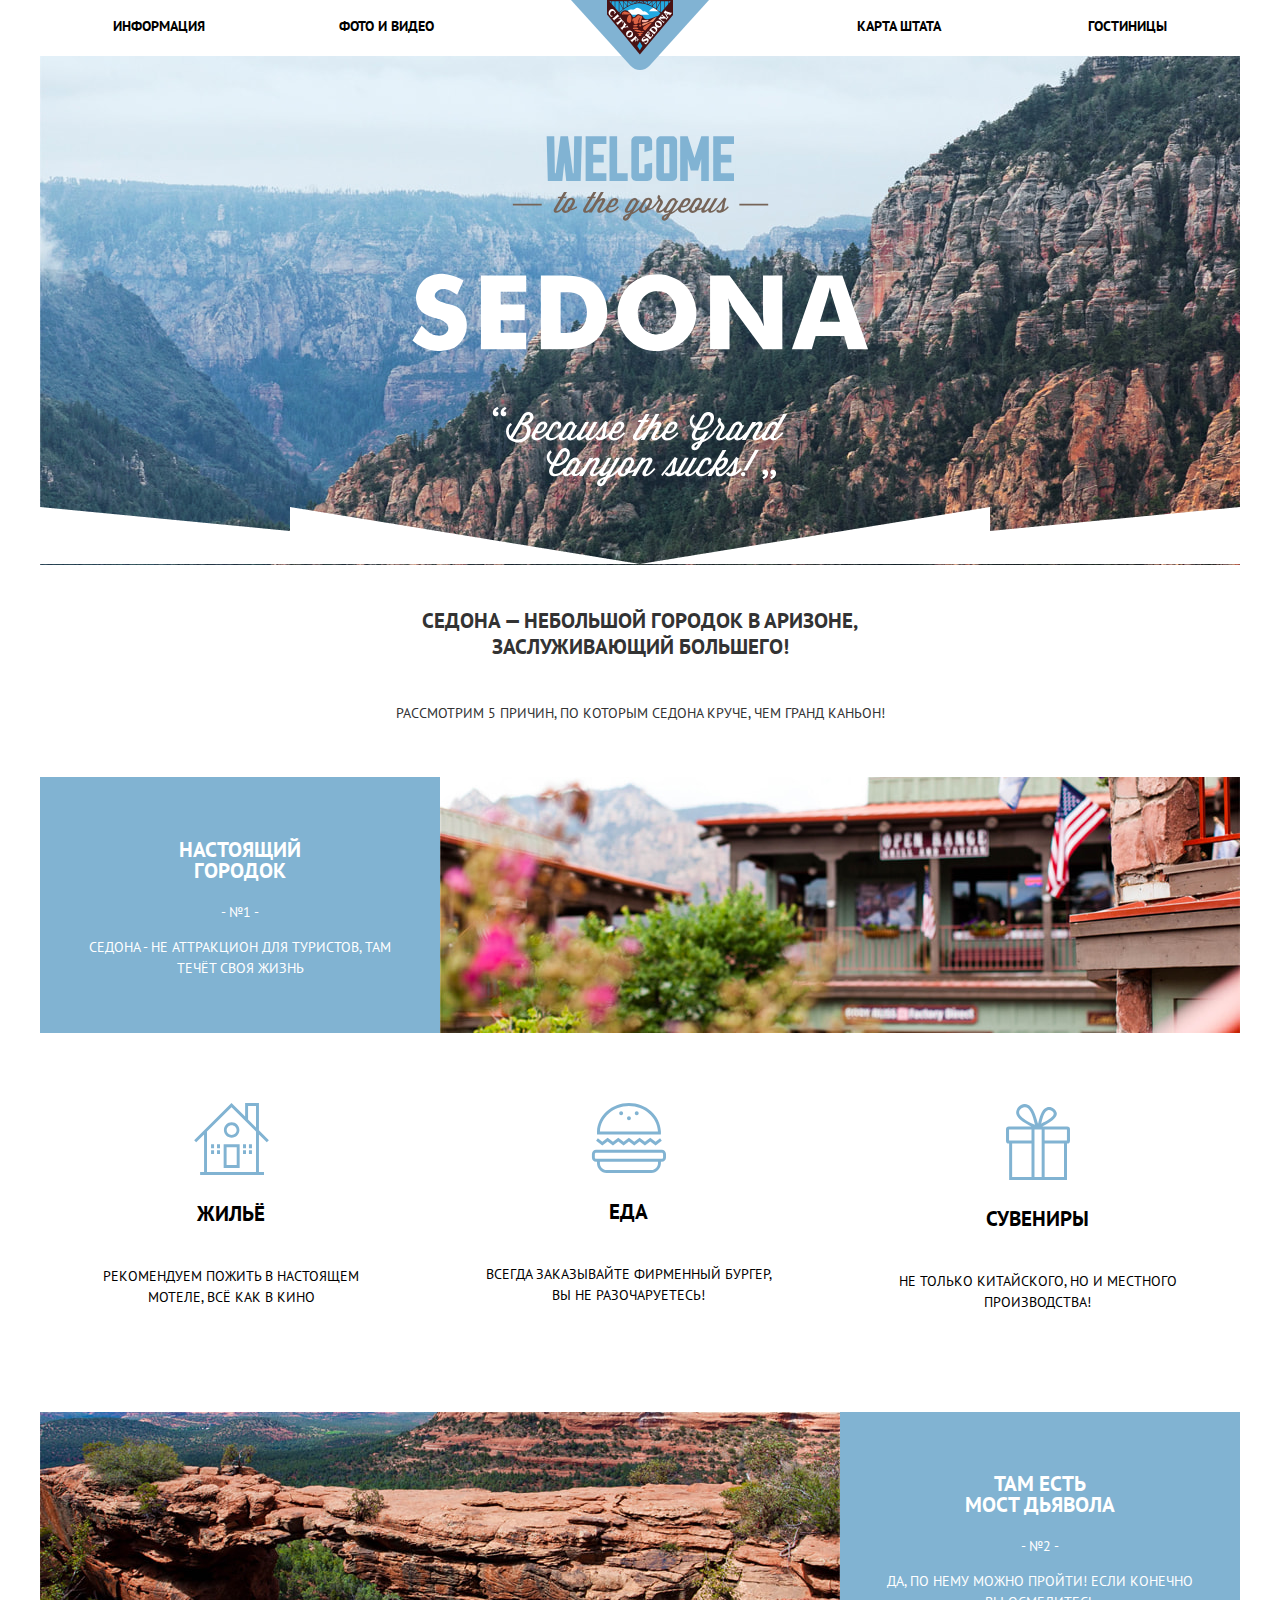
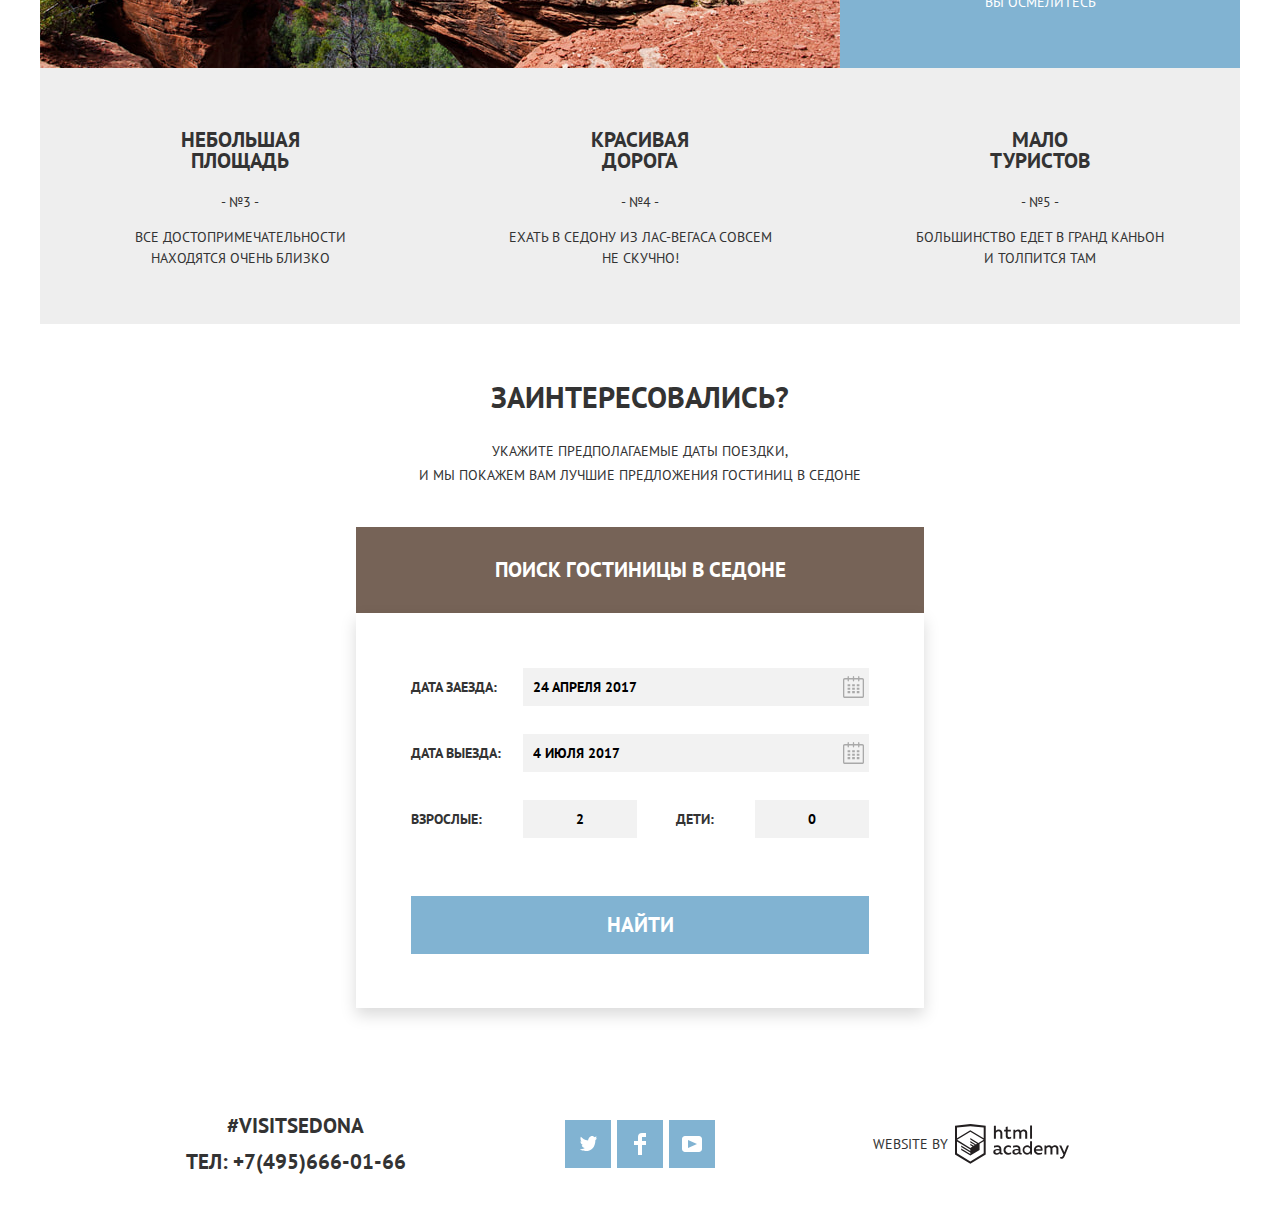
==== commit 3ce9f49d: "Завершение верстки" ====
--- a/index.html
+++ b/index.html
@@ -172,11 +172,45 @@
           и мы покажем вам лучшие предложения гостиниц в Седоне
         </p>
         <button type="button" class="button appointment-button">Поиск гостиницы в Седоне</button>
+        
+        
+
       </section>
 
+      <div class="map-box">
+
+        <!--Чтобы форма выезжала точно под кнопкой поместил её сюда-->
+        
+          <h2 class="visually-hidden">Поиск гостиницы</h2>
+          <form class="appointment-form" action="https://echo.htmlacademy.ru" method="GET">
+            <p class="appointment-item calendar">
+              <label for="arrival-date">Дата заезда:</label>
+              <input id="arrival-date" type="text" name="arr-date" value="24 апреля 2017">
+            </p>
+            <p class="appointment-item calendar">
+              <label for="leaving-date">Дата выезда:</label>
+              <input id="leaving-date" type="text" name="leave-date" value="4 июля 2017">
+            </p>
+            <p class="appointment-item quantity adult">
+              <label for="adult-qty">Взрослые:</label>
+              <input id="adult-qty" type="text" name="adult" value="2">
+            </p>
+            <p class="appointment-item quantity children">
+              <label for="children-qty">Дети:</label>
+              <input id="children-qty" type="text" name="children" value="0">
+            </p>
+            <button type="submit" class="button hotel-search-button">Найти</button>
+          </form>
+        
+
+        <iframe src="https://www.google.com/maps/embed?pb=!1m18!1m12!1m3!1d419409.6960794167!2d-111.94653582985232!3d34.78988112484508!2m3!1f0!2f0!3f0!3m2!1i1024!2i768!4f13.1!3m3!1m2!1s0x872da132f942b00d%3A0x5548c523fa6c8efd!2z0KHQtdC00L7QvdCwLCDQkNGA0LjQt9C-0L3QsCA4NjMzNiwg0KHQqNCQ!5e0!3m2!1sru!2sru!4v1594050475098!5m2!1sru!2sru" width="1199" height="594" frameborder="0" style="border:0;" allowfullscreen="" aria-hidden="false" tabindex="0"></iframe>
+      </div>
+
     </main>
 
-    <footer class="footer">
+    
+
+    <footer class="footer index-footer">
       <div class="container">
 
         <section class="footer-contacts">
@@ -222,32 +256,12 @@
       </div>  
     </footer>   
 
-    <section>
-      <h2 class="visually-hidden">Поиск гостиницы</h2>
-      <form class="appointment-form" action="https://echo.htmlacademy.ru" method="GET">
-        <p class="appointment-item calendar">
-          <label for="arrival-date">Дата заезда:</label>
-          <input id="arrival-date" type="text" name="arr-date" value="24 апреля 2017">
-        </p>
-        <p class="appointment-item calendar">
-          <label for="leaving-date">Дата выезда:</label>
-          <input id="leaving-date" type="text" name="leave-date" value="4 июля 2017">
-        </p>
-        <p class="appointment-item quantity adult">
-          <label for="adult-qty">Взрослые:</label>
-          <input id="adult-qty" type="text" name="adult" value="2">
-        </p>
-        <p class="appointment-item quantity children">
-          <label for="children-qty">Дети:</label>
-          <input id="children-qty" type="text" name="children" value="0">
-        </p>
-        <button type="submit" class="button hotel-search-button">Найти</button>
-      </form>
-    </section>
+    
     
     <!--
     <p>Репозиторий создан для обучения на профессиональном онлайн‑курсе «<a href="https://htmlacademy.ru/intensive/htmlcss">HTML и CSS, уровень 1</a>».</p>
     -->
+    
 
   </body>
 </html>
--- a/css/style.css
+++ b/css/style.css
@@ -31,6 +31,7 @@
 }
 
 body {
+    position: relative;
     min-width: 1220px;
     margin: 0;
     padding: 0;
@@ -92,9 +93,7 @@
 
 .main-header {
     text-align: center;
-    width: 100%;
-  
-    
+    width: 100%;    
 }
 
 .main-navigation {
@@ -115,9 +114,6 @@
     padding: 0;
     display: flex;
     justify-content: space-between;
-
-    /* outline: 5px solid rgba(0, 255, 0, 0.3);
-    outline-offset: -5px; */
 }
 
 .navigation-list li:first-child {
@@ -300,21 +296,30 @@
     line-height: 24px;
     margin-bottom: 40px;
 }
+
+.map-box { 
+    position: relative;
+    display: flex;
+    flex-direction: column;
+    align-items: center; 
+}
+
 /*Appointment form*/
 
 .appointment-form {
+    position: absolute;
+    
     width: 568px;
     height: 395px;
-    outline: 5px solid rgb(0, 247, 255);
-    outline-offset: -5px;
+    
+    box-shadow: 0px 7px 15px rgba(0, 1, 1, 0.15);
 
     display: flex;
     flex-wrap: wrap;
     justify-content: space-between;
     align-content: space-between;
 
-    
-
+    background-color: var(--basic-white);
 }
 
 
@@ -455,9 +460,15 @@
 /* Footer */
 
 .footer {
-    min-height: 120px;
-}
-
+   min-height: 120px;
+}
+
+.index-footer {
+    position: absolute;
+    bottom: 0;
+    background-color: rgba(255, 255, 255, 0.9);
+    justify-self: center;
+}
 
 .footer .container {
     display: grid;
@@ -595,7 +606,7 @@
 
 .filter li {
     margin-bottom: 25px;
-    padding-left: 20px;
+    padding: 0;
 }
 
 
@@ -657,6 +668,40 @@
     background-color: var(--basic-white);
 }
 
+/*Checkbox*/
+
+.filter .check-input {
+    position: absolute;
+    -webkit-appearance: none;
+    -moz-appearance: none;
+    appearance: none;
+}
+
+.filter .check-box {
+    position: absolute;
+    width: 27px;
+    height: 27px;
+    margin-left: -40px;
+    background-image: url("../img/hotels/checkbox_off_icon.svg");
+    background-repeat: no-repeat;
+}
+
+.filter .check-label {
+    padding-left: 40px;
+}
+
+.check-input:checked + .check-box {
+    background-image: url("../img/hotels/checkbox_on_icon.svg");
+}
+
+.check-input:disabled + .check-box {
+    background-image: url("../img/hotels/checkbox_off_dis_icon.svg");
+}
+
+.check-input:checked:disabled + .check-box {
+    background-image: url("../img/hotels/checkbox_on_dis_icon.svg");
+}
+
 /*Range*/
 
 .price-controls input {
@@ -670,13 +715,10 @@
     background: transparent; 
     font-family: inherit;
     font-size: inherit;
-    /* outline: 5px solid rgba(5, 238, 55, 0.3); */
-    /* outline-offset: -5px; */
+    
 }
 
 .price-controls label {
-    /* outline: 5px solid rgba(238, 5, 121, 0.3);
-    outline-offset: -5px; */
     text-align: center;
     width: 100%;
 }
@@ -688,8 +730,6 @@
 .price-controls .max-price {
     padding-left: 30px; /*подгоняется pixel_perfect*/
 }
-
-
 
 .price-controls .stick {
     width: 2px;
@@ -738,6 +778,14 @@
     box-shadow: 0 2px 1px 0 rgba(171,171,171,0.3);
 
     cursor: pointer;
+}
+
+.range-controls .toggle:hover {
+    top: 10px;
+    width: 23px;
+    height: 23px;
+    transform: translateX(-1px);
+    transition: all 0.2s;
 }
 
 .range-controls .toggle-min {
@@ -1014,31 +1062,18 @@
 }
 
 
-/* .button_test {
-   
-    display: grid;
-    grid-template-columns: 1fr 1fr;
-
-    justify-items: start;
-    
-
-
-    background-color: blueviolet;
-    border: 1px solid black;
-}
-
-.super_button {
-    width: 300px;
-    height: 60px;
-    margin-left: 20px;
-    text-decoration: none;
-    text-transform: uppercase;
-    color: black;
-    text-align: center;
-    background-color: chocolate;
-    border: 1px solid black;  
-}
-
-.button_test a {
-    padding-top: 18px;
-} */
+.test-checkbox {
+    margin-top: 50px;
+    display: block;
+    background-color:  rgb(125, 253, 5);
+
+    min-height: 100px;
+    width: 200px;
+}
+
+.test-checkbox img {
+    display: block;
+    margin: auto;
+}
+
+
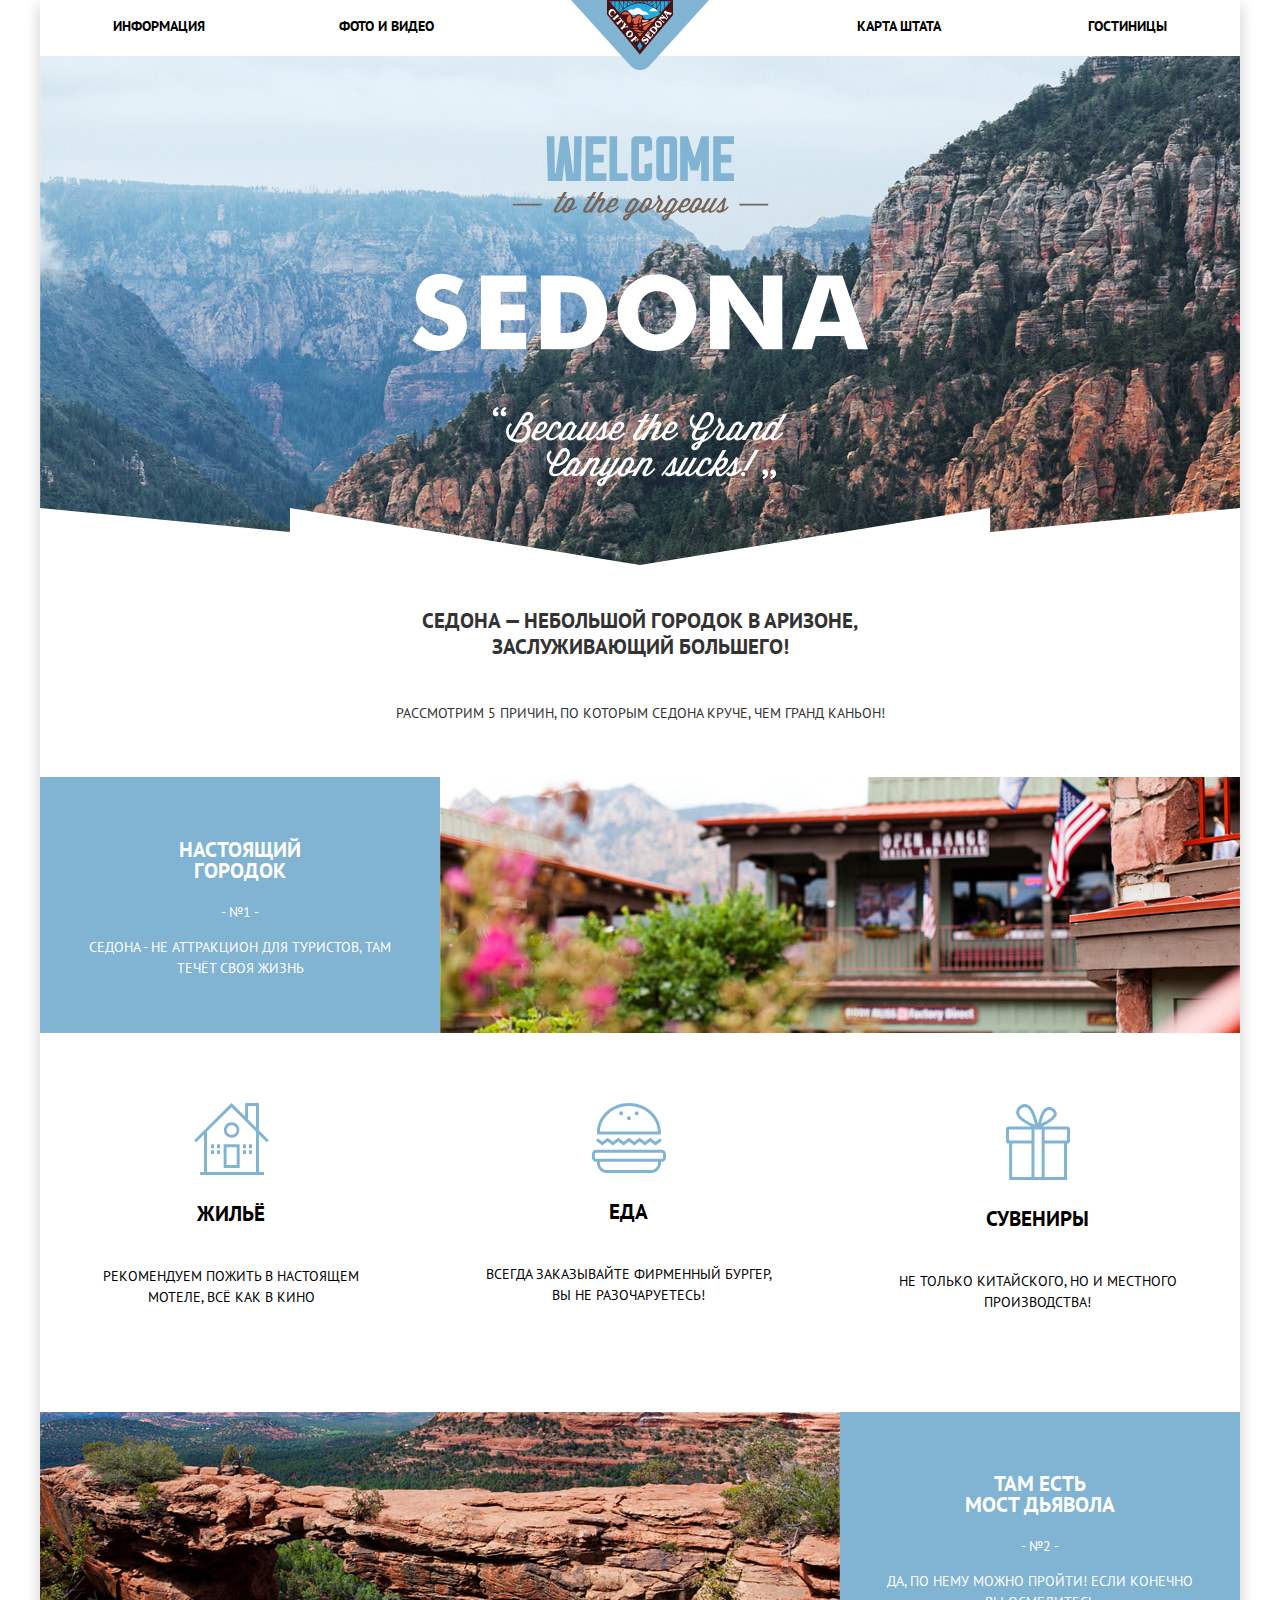
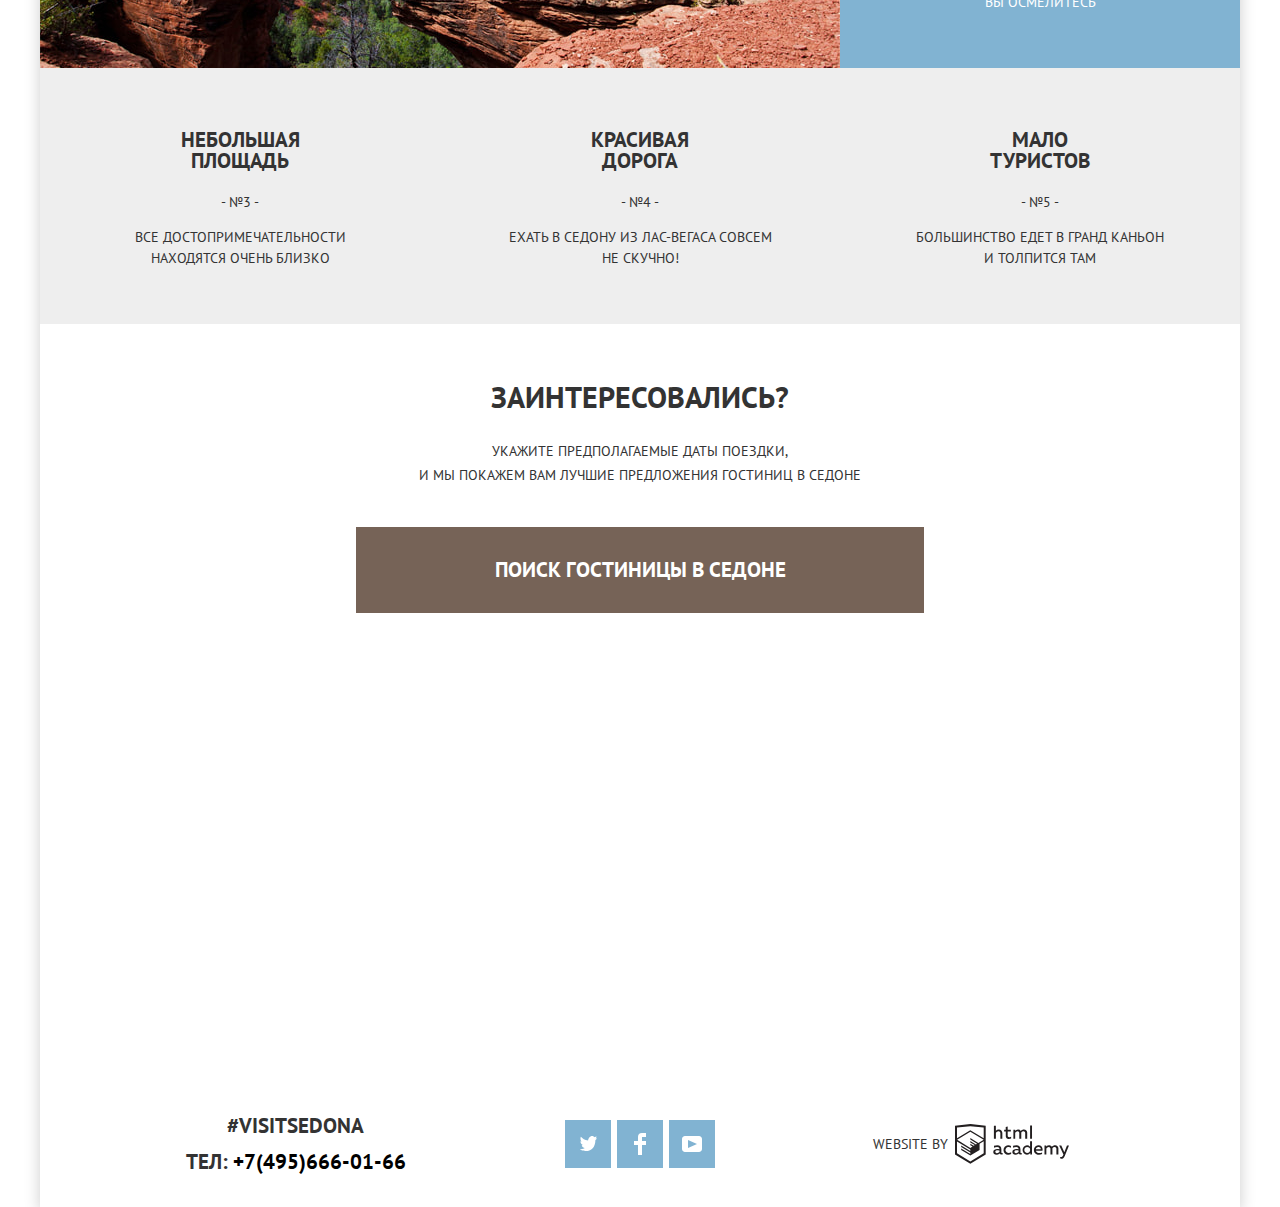
==== commit db8a4efa: "Скрипты, форма, мелочи" ====
--- a/index.html
+++ b/index.html
@@ -4,19 +4,17 @@
     <meta charset="utf-8">
     <title>HTML Academy: Седона</title>
     <link href="https://fonts.googleapis.com/css2?family=PT+Sans:wght@400;700&display=swap" rel="stylesheet"> 
-    <link href="css/normalize.css" rel="stylesheet">
-    <link href="css/style.css" rel="stylesheet">
+    <link href="css/normalize.min.css" rel="stylesheet">
+    <link href="css/style.min.css" rel="stylesheet">
   </head>
   <body class="page-body">
     <header class="main-header">
-      <nav class="main-navigation">
-      <!--Небольшой логотип городка по центру сверху-->
+      <nav class="main-navigation">      
         <div class="main-header-logo-wrap">
           <a class="main-header-logo" href="index.html">
             <img src="img/index/sedona_logo.svg" width="138" height="70" alt="Логотип городка Cедона">
           </a>
-        </div>
-      <!--Главная навигация-->
+        </div>      
         <div class="container">
           <ul class="navigation-list">
             <li><a href="#">информация</a></li>
@@ -29,18 +27,13 @@
     </header>
 
     <main class="container">
-
-      <!--Заголовок скрытый-->
       <h1 class="visually-hidden">О городке Седона</h1>
 
       <section class="welcome">
-        <!--Заголовок скрытый-->
         <h2 class="visually-hidden">Добро пожаловать в Седону</h2>
         <div class="welcome-banner"> 
-          <!--Большой баннер-->
           <div class="welcome-banner-image">
           <img src="img/index/welcome_to_sedona.svg" width="457" height="351" alt="Добро пожаловать в Седону">
-          <!-- <img src="img/index/background_shape.png"> -->
           </div>
         </div>
         <p>
@@ -50,12 +43,10 @@
       </section>
 
       <section class="advantages">
-        <!--Заголовок скрытый-->
         <h2 class="visually-hidden">5 причин крутизны</h2>
         <p class="heading">
           Рассмотрим 5 причин, по которым Седона круче, чем гранд каньон!
         </p>
-        <!--Сомневался сделать ли нумерованный список, но по-моему порядок тут совсем не важен-->
         <ul class="advantages-list">
           <li class="advantages-item">
             <div class="advantages-item-desc-wrap">
@@ -75,7 +66,7 @@
             <ul class="town-desc-list">
               <li class="town-desc-item">
                 <h4>Жильё</h4>
-                <img src="img/index/house_icon.svg" wigth="75" height="72" alt="Красивый маленький домик">
+                <img src="img/index/house_icon.svg" width="75" height="72" alt="Красивый маленький домик">
                 <p>
                   Рекомендуем пожить в настоящем<br>
                   мотеле, всё как в кино
@@ -164,7 +155,6 @@
       </section>
       
       <section class="appointment">
-        <!--Заголовок скрытый-->
         <h2 class="visually-hidden">Предложение зарегистрироваться</h2>
         <p class="appointment-subtitle">Заинтересовались?</p>
         <p class="appointment-desc">
@@ -173,42 +163,39 @@
         </p>
         <button type="button" class="button appointment-button">Поиск гостиницы в Седоне</button>
         
+      </section>
+
+      <div class="map-box">
+        <h2 class="visually-hidden">Поиск гостиницы</h2>
+        <div class="appointment-form-box">
+        <form class="appointment-form" action="https://echo.htmlacademy.ru" method="GET">
+          <div class="appointment-item calendar">
+            <label for="arrival-date">Дата заезда:</label>
+            <input id="arrival-date" type="text" name="arr-date" value="24 апреля 2017">
+          </div>
+          <div class="appointment-item calendar">
+            <label for="leaving-date">Дата выезда:</label>
+            <input id="leaving-date" type="text" name="leave-date" value="4 июля 2017">            
+          </div>
+          <div class="appointment-item quantity adult">
+            <label for="adult-qty">Взрослые:</label>
+            <input id="adult-qty" type="text" name="adult" value="2" readonly>
+            <div class="add-button minus"></div>
+            <div class="add-button plus"></div>
+          </div>
+          <div class="appointment-item quantity children">
+            <label for="children-qty">Дети:</label>
+            <input id="children-qty" type="text" name="children" value="0" readonly>
+            <div class="add-button minus"></div>
+            <div class="add-button plus"></div>
+          </div>
+          <button type="submit" class="button hotel-search-button">Найти</button>
+        </form>
+        </div>
         
-
-      </section>
-
-      <div class="map-box">
-
-        <!--Чтобы форма выезжала точно под кнопкой поместил её сюда-->
-        
-          <h2 class="visually-hidden">Поиск гостиницы</h2>
-          <form class="appointment-form" action="https://echo.htmlacademy.ru" method="GET">
-            <p class="appointment-item calendar">
-              <label for="arrival-date">Дата заезда:</label>
-              <input id="arrival-date" type="text" name="arr-date" value="24 апреля 2017">
-            </p>
-            <p class="appointment-item calendar">
-              <label for="leaving-date">Дата выезда:</label>
-              <input id="leaving-date" type="text" name="leave-date" value="4 июля 2017">
-            </p>
-            <p class="appointment-item quantity adult">
-              <label for="adult-qty">Взрослые:</label>
-              <input id="adult-qty" type="text" name="adult" value="2">
-            </p>
-            <p class="appointment-item quantity children">
-              <label for="children-qty">Дети:</label>
-              <input id="children-qty" type="text" name="children" value="0">
-            </p>
-            <button type="submit" class="button hotel-search-button">Найти</button>
-          </form>
-        
-
-        <iframe src="https://www.google.com/maps/embed?pb=!1m18!1m12!1m3!1d419409.6960794167!2d-111.94653582985232!3d34.78988112484508!2m3!1f0!2f0!3f0!3m2!1i1024!2i768!4f13.1!3m3!1m2!1s0x872da132f942b00d%3A0x5548c523fa6c8efd!2z0KHQtdC00L7QvdCwLCDQkNGA0LjQt9C-0L3QsCA4NjMzNiwg0KHQqNCQ!5e0!3m2!1sru!2sru!4v1594050475098!5m2!1sru!2sru" width="1199" height="594" frameborder="0" style="border:0;" allowfullscreen="" aria-hidden="false" tabindex="0"></iframe>
+        <iframe src="https://www.google.com/maps/embed?pb=!1m18!1m12!1m3!1d419409.6960794167!2d-111.94653582985232!3d34.78988112484508!2m3!1f0!2f0!3f0!3m2!1i1024!2i768!4f13.1!3m3!1m2!1s0x872da132f942b00d%3A0x5548c523fa6c8efd!2z0KHQtdC00L7QvdCwLCDQkNGA0LjQt9C-0L3QsCA4NjMzNiwg0KHQqNCQ!5e0!3m2!1sru!2sru!4v1594050475098!5m2!1sru!2sru" width="1200" height="594" style="border:0;" allowfullscreen="" aria-hidden="false" tabindex="0"></iframe>
       </div>
-
-    </main>
-
-    
+    </main> 
 
     <footer class="footer index-footer">
       <div class="container">
@@ -216,7 +203,8 @@
         <section class="footer-contacts">
           <h2 class="visually-hidden">Контактная информация</h2>
           <p>#visitsedona<br>
-            тел: +7(495)666-01-66
+            тел:
+            <a href="tel:+74956660166">+7(495)666-01-66</a>
           </p>
         </section>
 
@@ -254,14 +242,9 @@
           </a>
         </p>
       </div>  
-    </footer>   
-
+    </footer>
     
-    
-    <!--
-    <p>Репозиторий создан для обучения на профессиональном онлайн‑курсе «<a href="https://htmlacademy.ru/intensive/htmlcss">HTML и CSS, уровень 1</a>».</p>
-    -->
-    
+    <script src="js/script.min.js"></script>
 
   </body>
 </html>
--- a/css/style.min.css
+++ b/css/style.min.css
@@ -0,0 +1 @@
+:root{--basic-white:#ffffff;--basic-grey:#EEEEEE;--basic-black:#000000;--basic-blue-ligth:#81B3D2;--basic-blue:#669EC0;--basic-blue-dark:#5496BD;--basic-brown-ligth:#766357;--basic-brown:#604E43;--basic-brown-dark:#503E33;--basic-text:#333333;--basic-background:#888888;--input-background:#F2F2F2;--input-background-hover:#EBEBEB;--input-background-focus:#ffffff;--input-focus-border:#E5E5E5}*,::after,::before{-webkit-box-sizing:border-box;box-sizing:border-box}body{position:relative;width:1200px;margin:0 auto;padding:0;font-family:"PT Sans",Arial,sans-serif;font-size:14px;line-height:21px;color:var(--basic-text);text-transform:uppercase;-webkit-box-shadow:0 5px 15px rgba(0,1,1,.2);box-shadow:0 5px 15px rgba(0,1,1,.2)}a{text-decoration:none}img{max-width:100%;height:auto}.visually-hidden{position:absolute;clip:rect(0 0 0 0);width:1px;height:1px;margin:-1px}input[type=number]::-webkit-inner-spin-button,input[type=number]::-webkit-outer-spin-button{-webkit-appearance:none;margin:0}input[type=number]{-moz-appearance:textfield}input[type=number]:focus,input[type=number]:hover{-moz-appearance:number-input}.page{height:100%}.page-body{min-height:100%;display:-ms-grid;display:grid;-ms-grid-rows:-webkit-min-content 1fr -webkit-min-content;-ms-grid-rows:min-content 1fr min-content;grid-template-rows:-webkit-min-content 1fr -webkit-min-content;grid-template-rows:min-content 1fr min-content;-ms-flex-line-pack:start;align-content:start}.main-header{text-align:center;width:100%}.main-navigation{display:-webkit-box;display:-ms-flexbox;display:flex;-webkit-box-orient:vertical;-webkit-box-direction:normal;-ms-flex-direction:column;flex-direction:column;-webkit-box-align:center;-ms-flex-align:center;align-items:center;height:56px;color:var(--basic-black);font-weight:700;line-height:24px}.navigation-list{list-style:none;padding:0;display:-webkit-box;display:-ms-flexbox;display:flex;-webkit-box-pack:justify;-ms-flex-pack:justify;justify-content:space-between}.navigation-list li:first-child{margin-left:73px}.navigation-list li:nth-child(2){margin-left:134px;margin-right:auto}.navigation-list li:nth-child(3){margin-right:147px;margin-left:auto}.navigation-list li:last-child{margin-right:73px}.navigation-list a{color:var(--basic-black)}.navigation-list a:focus,.navigation-list a:hover{color:var(--basic-blue-ligth)}.navigation-list a:active{color:var(--basic-black);opacity:.3}.main-navigation .active-page{color:var(--basic-brown-ligth)}.container{width:1200px;margin:0 auto;padding:0 0}.main-header-logo-wrap{position:absolute}.welcome{text-align:center;margin-bottom:40px}.welcome p{font-weight:700;font-size:21px;line-height:26px;text-align:center}.welcome-banner{display:-webkit-box;display:-ms-flexbox;display:flex;-webkit-box-orient:vertical;-webkit-box-direction:normal;-ms-flex-direction:column;flex-direction:column;-webkit-box-align:center;-ms-flex-align:center;align-items:center;-webkit-box-pack:justify;-ms-flex-pack:justify;justify-content:space-between;height:509px;margin-bottom:43px;background-color:#ddebf4;background-image:url(../img/index/background_photo.jpg);background-position:center;background-repeat:no-repeat}.welcome-banner-image{margin-top:80px}.welcome-banner::after{content:url(../img/index/background_shape.png);margin-bottom:-6px}.advantages .heading{line-height:26px;text-align:center;margin-bottom:51px}.advantages-list{display:-ms-grid;display:grid;-ms-grid-columns:1fr 1fr 1fr;grid-template-columns:1fr 1fr 1fr;list-style:none;padding:0;margin:0;background-color:var(--basic-grey)}.advantages-item{text-align:center;min-height:256px}.advantages-item:first-child,.advantages-item:nth-child(2){-ms-grid-column:1;grid-column-start:1;-ms-grid-column-span:3;grid-column-end:4;background-color:var(--basic-blue-ligth);color:var(--basic-white)}.advantages-item-desc-wrap{display:-webkit-box;display:-ms-flexbox;display:flex;-webkit-box-pack:center;-ms-flex-pack:center;justify-content:center;-webkit-box-align:center;-ms-flex-align:center;align-items:center;min-height:256px}.advantages-item-desc-wrap2{margin:auto}.advantages-item-desc-wrap .devil-bridge-img{-webkit-box-ordinal-group:0;-ms-flex-order:-1;order:-1}.advantages-item h3,.advantages-item h4{font-weight:700;font-size:21px;line-height:21px}.town-desc-list{display:-webkit-box;display:-ms-flexbox;display:flex;-ms-flex-pack:distribute;justify-content:space-around;list-style:none;padding:0;background-color:var(--basic-white);color:var(--basic-black)}.town-desc-item{display:-webkit-box;display:-ms-flexbox;display:flex;-webkit-box-orient:vertical;-webkit-box-direction:normal;-ms-flex-direction:column;flex-direction:column;-webkit-box-align:center;-ms-flex-align:center;align-items:center;padding-top:70px;padding-bottom:85px}.town-desc-item img{-webkit-box-ordinal-group:0;-ms-flex-order:-1;order:-1}.appointment{text-align:center;margin-top:61px}.appointment-subtitle{font-weight:700;font-size:30px;line-height:24px}.appointment-desc{line-height:24px;margin-bottom:40px}.map-box{position:relative;display:-webkit-box;display:-ms-flexbox;display:flex;-webkit-box-orient:vertical;-webkit-box-direction:normal;-ms-flex-direction:column;flex-direction:column;-webkit-box-align:center;-ms-flex-align:center;align-items:center}.appointment-form{width:568px;height:395px;-webkit-box-shadow:0 7px 15px rgba(0,1,1,.15);box-shadow:0 7px 15px rgba(0,1,1,.15);display:-webkit-box;display:-ms-flexbox;display:flex;-ms-flex-wrap:wrap;flex-wrap:wrap;-webkit-box-pack:justify;-ms-flex-pack:justify;justify-content:space-between;-ms-flex-line-pack:justify;align-content:space-between;background-color:var(--basic-white)}.appointment-form-box{position:absolute;display:none}.appointment-form-show{display:block;-webkit-transform-origin:0 0;-ms-transform-origin:0 0;transform-origin:0 0;-webkit-animation-name:bounce;animation-name:bounce;-webkit-animation-duration:.4s;animation-duration:.4s}@-webkit-keyframes bounce{from{-webkit-transform:scaleY(0);transform:scaleY(0)}to{-webkit-transform:scaleY(1);transform:scaleY(1)}}@keyframes bounce{from{-webkit-transform:scaleY(0);transform:scaleY(0)}to{-webkit-transform:scaleY(1);transform:scaleY(1)}}.appointment-item{font:inherit;font-weight:700;line-height:26px;margin-left:55px}.appointment-item:first-child{margin-top:55px}.appointment-item.children{margin-left:0;margin-right:55px}.appointment-form .hotel-search-button{margin-top:44px;margin-bottom:55px;margin-left:55px;margin-right:55px}.appointment-item.calendar{display:-webkit-box;display:-ms-flexbox;display:flex;-webkit-box-pack:justify;-ms-flex-pack:justify;justify-content:space-between;-webkit-box-align:center;-ms-flex-align:center;align-items:center;width:458px}.appointment-item input{font:inherit;font-weight:700;line-height:26px;text-transform:uppercase;height:38px;border:none}.calendar input{width:346px;background-color:var(--input-background);background-image:url(../img/index/calendar_icon.svg);background-position:320px,0;background-repeat:no-repeat;padding-left:10px}.quantity input{width:114px;background-color:var(--input-background);text-align:center;margin-left:37px}.appointment-item input:hover{background-color:var(--input-background-hover)}.appointment-item input:focus{background-color:var(--input-background-focus);border:2px solid var(--input-focus-border);outline:0}.calendar input:hover{background-image:url(../img/index/calendar_icon_hover.svg)}.calendar input:focus{background-image:url(../img/index/calendar_icon_active.svg);padding-left:8px;background-position:318px,0}.quantity{position:relative}.add-button{position:absolute;right:15px;top:12px;width:12px;height:12px}.add-button.minus{right:85px;background-image:url(../img/index/minus_icon.svg);background-repeat:no-repeat;background-position:center}.add-button.plus{background-image:url(../img/index/plus_icon.svg);background-repeat:no-repeat;background-position:center}.add-button.minus:hover{background-image:url(../img/index/minus_hover.svg)}.add-button.minus:active{background-image:url(../img/index/minus_active_icon.svg)}.add-button.plus:hover{background-image:url(../img/index/plus_hover_icon.svg)}.add-button.plus:active{background-image:url(../img/index/plus_active_icon.svg)}.button{font:inherit;font-weight:700;color:var(--basic-white);border:none;text-align:center;vertical-align:middle;text-transform:uppercase}.appointment-button{font-size:21px;line-height:26px;width:568px;height:86px;background-color:var(--basic-brown-ligth)}.appointment-button:focus,.appointment-button:hover{background-color:var(--basic-brown)}.appointment-button:active{background-color:var(--basic-brown-dark);color:rgba(255,255,255,.3)}.hotel-search-button{font-size:21px;line-height:26px;background-color:var(--basic-blue-ligth);width:458px;height:58px}.hotel-search-button:focus,.hotel-search-button:hover{background-color:var(--basic-blue)}.hotel-search-button:active{background-color:var(--basic-blue-dark);color:rgba(255,255,255,.3)}.footer{min-height:120px}.index-footer{position:absolute;bottom:0;background-color:rgba(255,255,255,.9);-ms-grid-column-align:center;justify-self:center}.footer .container{display:-ms-grid;display:grid;-ms-grid-columns:1fr 1fr 1fr;grid-template-columns:1fr 1fr 1fr;-webkit-box-align:center;-ms-flex-align:center;align-items:center;justify-items:center;min-height:100%}.footer-contacts{width:400;font-size:21px;font-weight:700;line-height:36px;text-align:center;margin:0;margin-left:111px}.footer-contacts a{color:var(--basic-black)}.footer-socials{width:150px}.footer-socials ul{display:-webkit-box;display:-ms-flexbox;display:flex;-webkit-box-pack:justify;-ms-flex-pack:justify;justify-content:space-between;list-style:none;padding:0}.social-button-twitter{background-image:url(../img/index/twitter_icon.svg)}.social-button-twitter:active{background-image:url(../img/index/twitter_icon_active.svg)}.social-button-fb{background-image:url(../img/index/fb_icon.svg)}.social-button-fb:active{background-image:url(../img/index/fb_icon_active.svg)}.social-button-youtube{background-image:url(../img/index/youtube_icon.svg)}.social-button-youtube:active{background-image:url(../img/index/youtube_icon_active.svg)}.social-button .social-button-wrap{width:46px;height:48px;background-color:var(--basic-blue-ligth);background-position:center center;background-repeat:no-repeat}.social-button .social-button-wrap:focus,.social-button .social-button-wrap:hover{background-color:var(--basic-blue)}.social-button .social-button-wrap:active{background-color:var(--basic-blue-dark)}.footer-copyright{width:197px;display:-webkit-box;display:-ms-flexbox;display:flex;-webkit-box-pack:justify;-ms-flex-pack:justify;justify-content:space-between;-webkit-box-align:center;-ms-flex-align:center;align-items:center;line-height:26px;margin-right:138px}.footer-copyright a{width:115px;height:41px;background-image:url(../img/index/logo_htmlacademy_2.svg);background-repeat:no-repeat}.footer-copyright a:focus,.footer-copyright a:hover{background-image:url(../img/index/logo_htmlacademy_hover.svg)}.footer-copyright a:active{background-image:url(../img/index/logo_htmlacademy_active.svg)}.hotel-filter{color:var(--basic-white)}.hotel-filter .filter{display:-webkit-box;display:-ms-flexbox;display:flex;margin-left:73px;margin-right:73px}.filter .hotel-type{margin-left:119px}.infrastructure legend{margin-bottom:24px}.hotel-type legend{margin-bottom:24px}.filter li{margin-bottom:25px;padding:0}.filter .hotel-price{margin-left:auto;width:317px}.filter{position:relative;min-height:217px}.filter .hotel-filter-button{position:absolute;right:95px;bottom:32px}.hotel-filter{width:1200px;background-color:var(--basic-blue-dark);background-image:url(../img/hotels/background.jpg);background-repeat:no-repeat}.filter fieldset{margin:0;margin-top:27px;padding:0;border:none}.filter legend{font-weight:700;font-size:16px;line-height:21px}.filter ul{list-style:none;margin:0;padding:0}.hotel-filter-button{width:137px;height:36px;color:var(--basic-white);background-color:transparent;border:2px solid var(--basic-white);border-radius:2px;text-transform:uppercase}.hotel-filter-button:focus,.hotel-filter-button:hover{color:var(--basic-black);background-color:var(--basic-white)}.filter .check-input{position:absolute;-webkit-appearance:none;-moz-appearance:none;appearance:none}.filter .check-box{position:absolute;width:27px;height:27px;margin-left:-40px;background-image:url(../img/hotels/checkbox_off_icon.svg);background-repeat:no-repeat}.filter .check-label{padding-left:40px}.check-input:checked+.check-box{background-image:url(../img/hotels/checkbox_on_icon.svg)}.check-input:disabled+.check-box{background-image:url(../img/hotels/checkbox_off_dis_icon.svg)}.check-input:checked:disabled+.check-box{background-image:url(../img/hotels/checkbox_on_dis_icon.svg)}.price-controls input{width:50px;padding:10px;padding-left:0;text-align:left;color:var(--basic-white);border:none;background:0 0;font-family:inherit;font-size:inherit}.price-controls label{text-align:center;width:100%}.price-controls .min-price{padding-left:50px}.price-controls .max-price{padding-left:30px}.price-controls .stick{width:2px;height:22px;background:var(--basic-white)}.price-controls{display:-webkit-box;display:-ms-flexbox;display:flex;-ms-flex-pack:distribute;justify-content:space-around;-webkit-box-align:center;-ms-flex-align:center;align-items:center;margin-top:10px;border:2px solid var(--basic-white);border-radius:2px}.range-controls{position:relative;padding-top:20px}.range-controls .scale{height:2px;background:rgba(255,255,255,.3)}.range-controls .bar{width:248px;height:2px;background:#fff}.range-controls .toggle{position:absolute;top:11px;left:0;width:20px;height:20px;padding:0;background-color:#ababab;border:8px solid var(--basic-white);border-radius:50%;-webkit-box-shadow:0 2px 1px 0 rgba(171,171,171,.3);box-shadow:0 2px 1px 0 rgba(171,171,171,.3);cursor:pointer}.range-controls .toggle:hover{top:10px;width:23px;height:23px;-webkit-transform:translateX(-1px);-ms-transform:translateX(-1px);transform:translateX(-1px);-webkit-transition:all .2s;-o-transition:all .2s;transition:all .2s}.range-controls .toggle-min{left:0}.range-controls .toggle-max{left:238px}.sort-panel{display:-webkit-box;display:-ms-flexbox;display:flex;min-height:86px;-webkit-box-align:center;-ms-flex-align:center;align-items:center}.sort-panel h3{font-weight:700;font-size:21px;line-height:26px;margin-left:73px}.sort-panel p{font-size:12px;line-height:18px;margin-left:46px}.sort-by{display:-webkit-box;display:-ms-flexbox;display:flex;list-style:none;padding:0;margin:0;margin-left:40px}.sort-by li:first-child{margin-right:30px}.sort-by li:last-child{margin-left:33px}.sort-button{font-size:12px;line-height:18px;text-transform:uppercase;border:none;padding:0;border-bottom:1px dashed var(--basic-blue-ligth);background-color:transparent;opacity:.3}.sort-active{border:none;color:var(--basic-blue-ligth);opacity:1}.sort-button:focus,.sort-button:hover{color:var(--basic-blue-ligth);opacity:1}.sort-button:active{color:var(--basic-black);border:none;opacity:1}.sort-order{display:-webkit-box;display:-ms-flexbox;display:flex;-webkit-box-pack:justify;-ms-flex-pack:justify;justify-content:space-between;margin-left:auto;margin-right:73px;width:34px;font-size:0;line-height:0;list-style:none;padding:0}.order-button{width:11px;height:10px;margin:0;padding:0;background-color:transparent;border:none;background-repeat:no-repeat;background-position:center}.sort-order .up{background-image:url(../img/hotels/up_rect_icon.svg)}.sort-order .up-active{background-image:url(../img/hotels/up_rect_active_icon.svg)}.sort-order .up-active:focus,.sort-order .up-active:hover,.sort-order .up:focus,.sort-order .up:hover{background-image:url(../img/hotels/up_rect_hover_icon.svg)}.sort-order .up-active:active,.sort-order .up:active{background-image:url(../img/hotels/up_rect_active_icon.svg)}.sort-order .down{background-image:url(../img/hotels/down_rect_icon.svg)}.sort-order .down-active{background-image:url(../img/hotels/down_rect_active_icon.svg)}.sort-order .down-active:focus,.sort-order .down-active:hover,.sort-order .down:focus,.sort-order .down:hover{background-image:url(../img/hotels/down_rect_hover_icon.svg)}.sort-order .down-active:active,.sort-order .down:active{background-image:url(../img/hotels/down_rect_active_icon.svg)}.hotels-list{list-style:none;padding:0;margin:0}.hotels-item{display:-webkit-box;display:-ms-flexbox;display:flex;-webkit-box-orient:vertical;-webkit-box-direction:normal;-ms-flex-direction:column;flex-direction:column;-webkit-box-pack:center;-ms-flex-pack:center;justify-content:center;border-top:1px solid var(--input-focus-border);min-height:150px}.hotel-name-main-wrap{display:-webkit-box;display:-ms-flexbox;display:flex;-webkit-box-align:end;-ms-flex-align:end;align-items:flex-end;margin-left:73px;margin-right:73px}.hotel-name-wrap{display:-webkit-box;display:-ms-flexbox;display:flex;-webkit-box-orient:vertical;-webkit-box-direction:normal;-ms-flex-direction:column;flex-direction:column;-webkit-box-pack:justify;-ms-flex-pack:justify;justify-content:space-between;padding:0;margin-left:30px}.hotels-item-image{background-color:var(--basic-blue);width:135px;height:90px;-webkit-box-ordinal-group:0;-ms-flex-order:-1;order:-1;line-height:0}.hotel-name{display:block;margin-bottom:11px}.hotels-list .hotel-name:focus,.hotels-list .hotel-name:hover{color:var(--basic-blue-ligth)}.hotels-list .hotel-name:active{color:var(--basic-black);opacity:.3}.hotel-name-wrap p{display:-ms-grid;display:grid;-ms-grid-columns:auto 6px auto;grid-template-columns:auto auto;grid-column-gap:6px;grid-row-gap:15px;margin:0}.hotels-list h3{color:var(--basic-black);font-weight:700;font-size:21px;line-height:21px;padding:0;margin:0}.hotel-name-main-wrap .hotel-rating-wrap{min-height:90px;display:-webkit-box;display:-ms-flexbox;display:flex;-webkit-box-orient:vertical;-webkit-box-direction:normal;-ms-flex-direction:column;flex-direction:column;-webkit-box-pack:justify;-ms-flex-pack:justify;justify-content:space-between;margin:0;margin-left:auto}.star-line{text-align:end}.hotel-rating{display:block;width:110px;height:27px;text-align:center;background-color:var(--input-background)}.detail-button{display:inline-block;vertical-align:top;width:110px;height:27px;padding-top:3px;background-color:var(--basic-blue-ligth)}.detail-button:focus,.detail-button:hover{background-color:var(--basic-blue)}.detail-button:active{background-color:var(--basic-blue-dark);color:rgba(255,255,255,.3)}.book-button{display:inline-block;vertical-align:top;width:142px;height:27px;background-color:var(--basic-brown-ligth)}.book-button:focus,.book-button:hover{background-color:var(--basic-brown)}.book-button:active{background-color:var(--basic-brown-dark);color:rgba(255,255,255,.3)}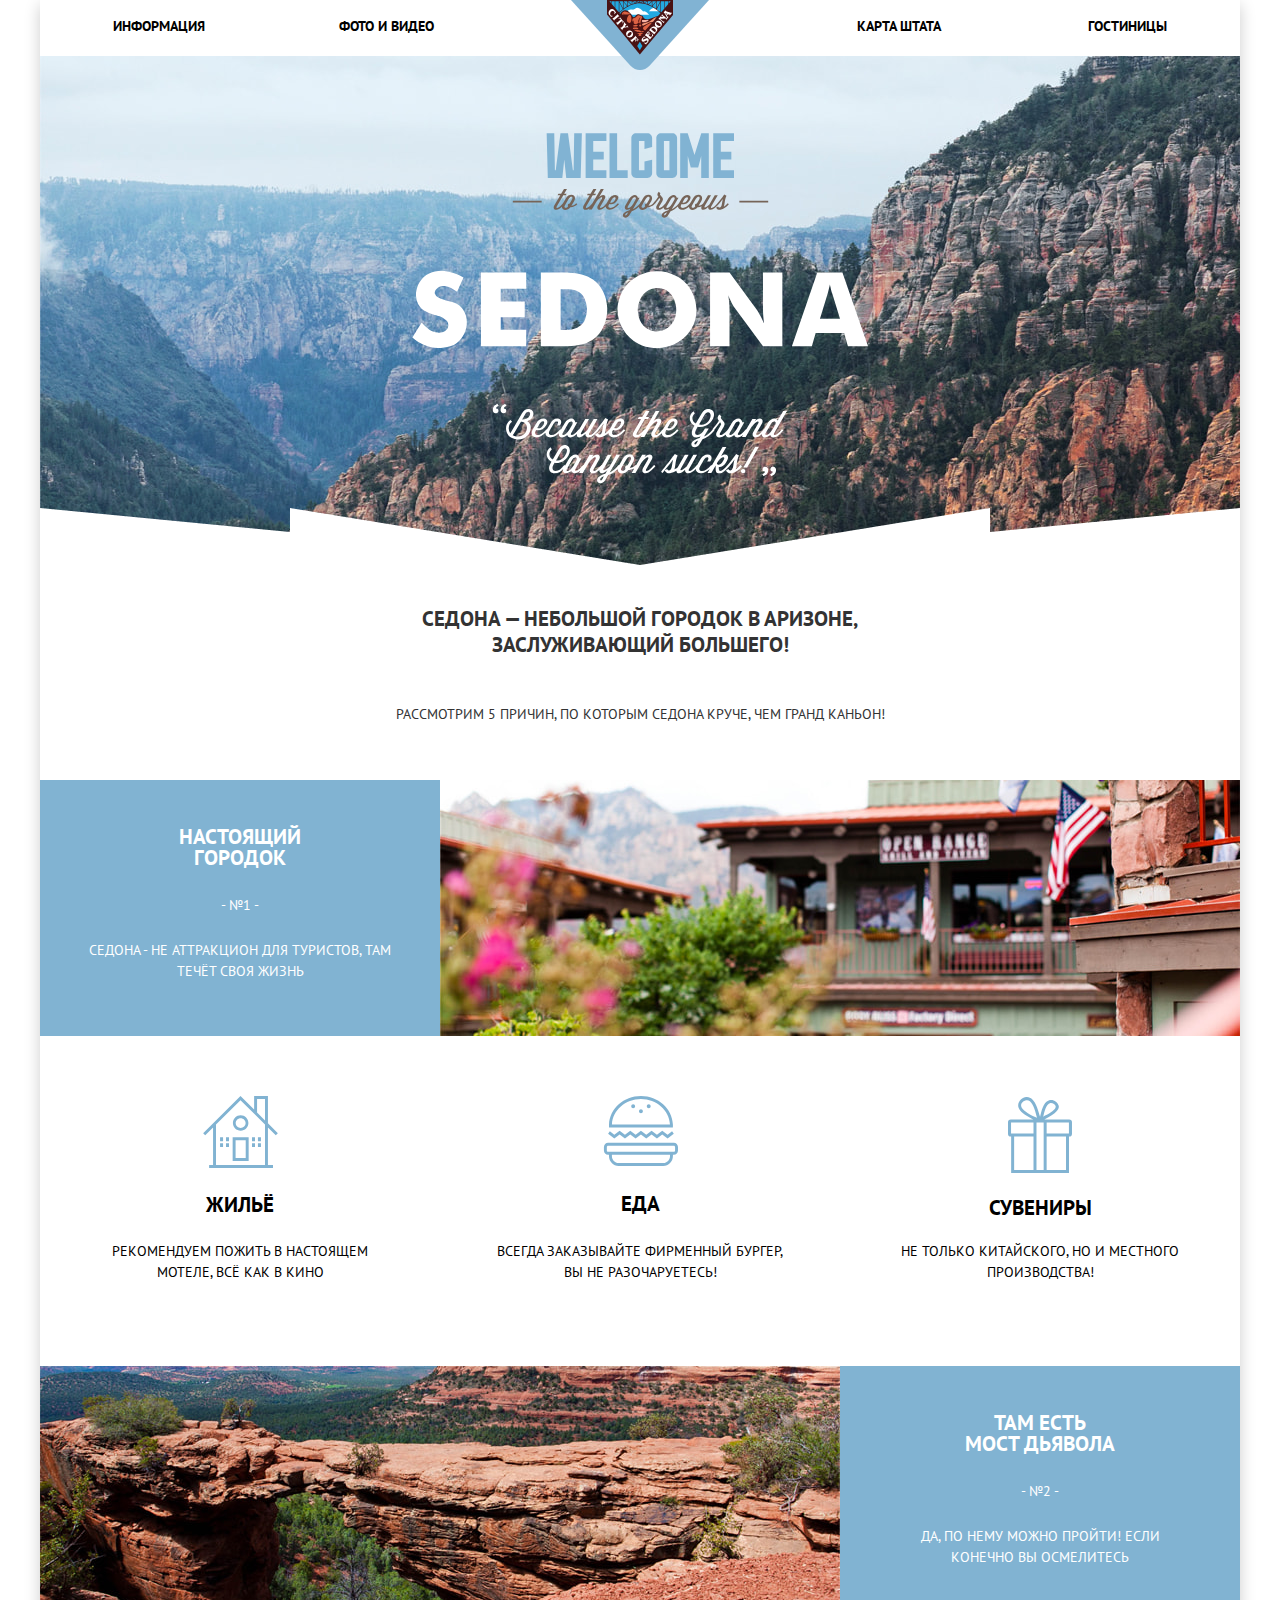
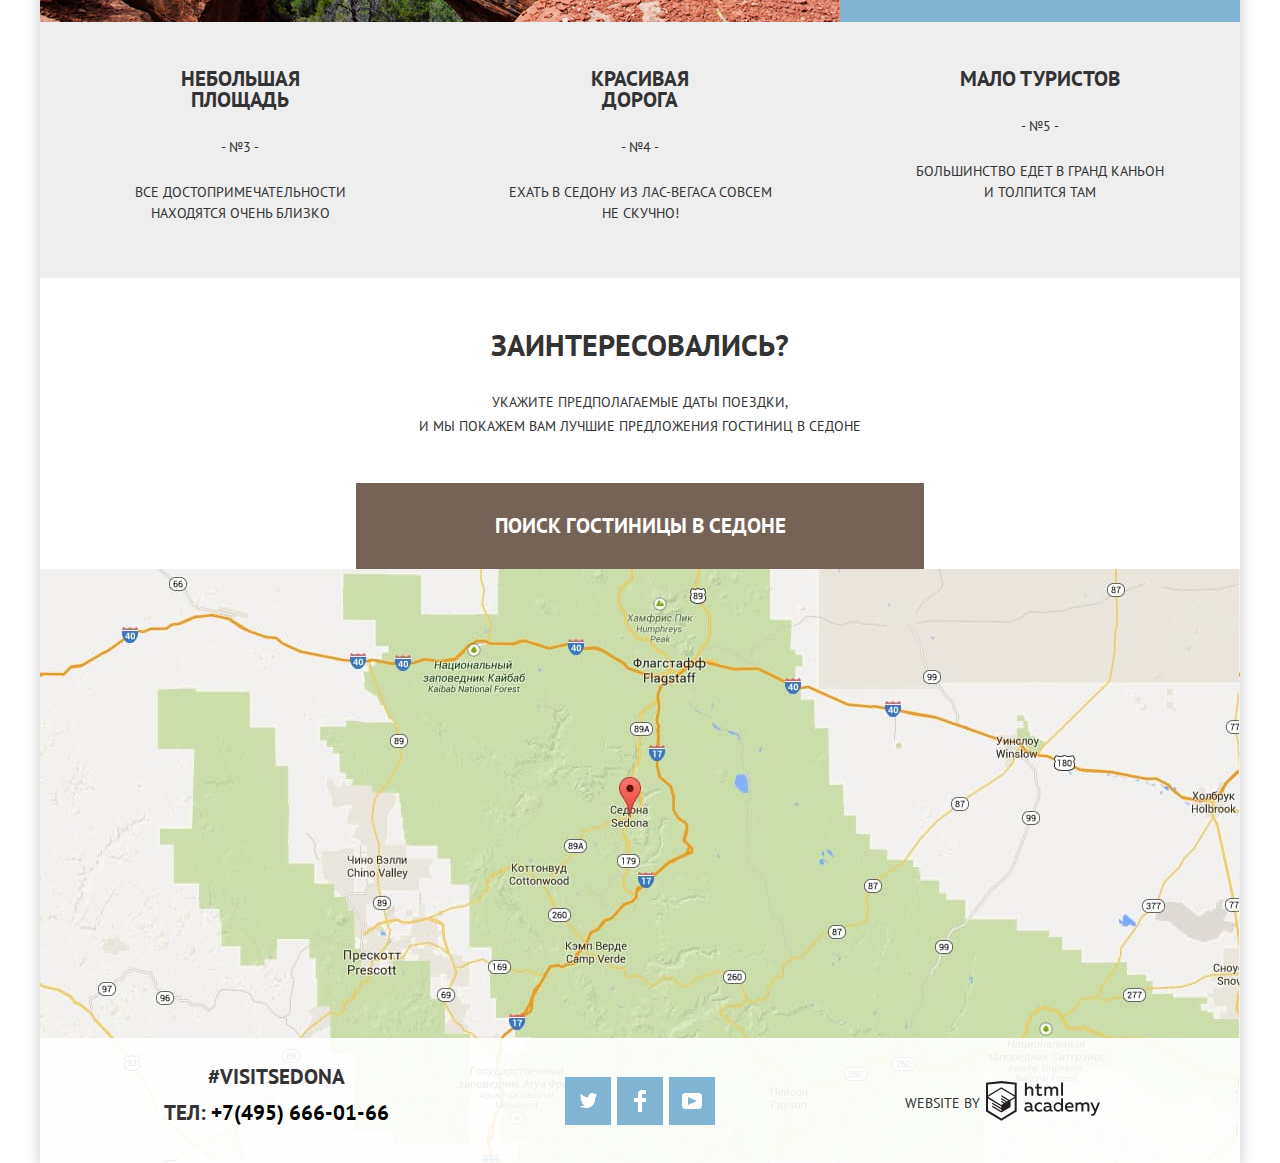
==== commit 9e7fc7b1: "Сдача проекта. Попытка №2." ====
--- a/index.html
+++ b/index.html
@@ -8,242 +8,228 @@
     <link href="css/style.min.css" rel="stylesheet">
   </head>
   <body class="page-body">
-    <header class="main-header">
-      <nav class="main-navigation">      
-        <div class="main-header-logo-wrap">
+    <div class="main-container">
+      <header class="main-header">
+        <nav class="main-navigation">                
           <a class="main-header-logo" href="index.html">
             <img src="img/index/sedona_logo.svg" width="138" height="70" alt="Логотип городка Cедона">
-          </a>
-        </div>      
-        <div class="container">
+          </a>          
           <ul class="navigation-list">
             <li><a href="#">информация</a></li>
             <li><a href="#">фото и видео</a></li>
             <li><a href="#">карта штата</a></li>
             <li><a href="hotels.html">гостиницы</a></li>
+          </ul>          
+        </nav>
+      </header>
+
+      <main class="container">
+        <h1 class="visually-hidden">О городке Седона</h1>
+
+        <section class="welcome">
+          <h2 class="visually-hidden">Добро пожаловать в Седону</h2>
+          <div class="welcome-banner"> 
+            <div class="welcome-banner-image">
+            <img src="img/index/welcome_to_sedona.svg" width="457" height="351" alt="Добро пожаловать в Седону">
+            </div>
+          </div>
+          <p>
+            Седона — небольшой городок в Аризоне,
+            заслуживающий большего!
+          </p>
+        </section>
+
+        <section class="advantages">
+          <h2 class="visually-hidden">5 причин крутизны</h2>
+          <p class="heading">
+            Рассмотрим 5 причин, по которым Седона круче, чем гранд каньон!
+          </p>
+          <ul class="advantages-list">
+            <li class="advantages-item">
+              <div class="advantages-item-desc-wrap">
+                <div class="advantages-item-desc-wrap2">
+                  <h3>
+                    Настоящий городок
+                  </h3>
+                  <p> - №1 - </p>
+                  <p>
+                    Седона - не аттракцион для туристов, там
+                    течёт своя жизнь
+                  </p>
+                </div>
+                <img src="img/index/true_town.jpg" width="800" height="256" alt="Настоящий маленький Американский городок">
+              </div>
+              <ul class="town-desc-list">
+                <li class="town-desc-item">
+                  <h4>Жильё</h4>
+                  <img src="img/index/house_icon.svg" width="75" height="72" alt="Красивый маленький домик">
+                  <p>
+                    Рекомендуем пожить в настоящем
+                    мотеле, всё как в кино
+                  </p>
+                </li>
+                <li class="town-desc-item">
+                  <h4>Еда</h4>
+                  <img src="img/index/burger_icon.svg" width="75" height="70" alt="Огромный бургер">
+                  <p>
+                    Всегда заказывайте фирменный бургер,
+                    вы не разочаруетесь!
+                  </p>
+                </li>
+                <li class="town-desc-item">
+                  <h4>Сувениры</h4>
+                  <img src="img/index/gift_icon.svg" width="64" height="77" alt="Сюрприз-подарок перевязан лентой">
+                  <p>
+                    Не только китайского, но и местного
+                    производства!
+                  </p>
+                </li>
+              </ul>
+            </li>
+            <li class="advantages-item">
+              <div class="advantages-item-desc-wrap">
+                <div class="advantages-item-desc-wrap2">
+                  <h3>
+                    Там есть<br>мост дьявола
+                  </h3>
+                  <p> - №2 - </p>
+                  <p>
+                    Да, по нему можно пройти! Если конечно
+                    вы осмелитесь
+                  </p>
+                </div>
+                <img class="devil-bridge-img" src="img/index/devil_bridge.jpg" width="800" height="256" alt="Скальный пейзаж с огромной пропастью">
+              </div>
+            </li>
+            <li class="advantages-item">
+              <div class="advantages-item-desc-wrap">
+                <div class="advantages-item-desc-wrap2">
+                  <h3>
+                    Небольшая площадь
+                  </h3>
+                  <p> - №3 - </p>
+                  <p>
+                    Все достопримечательности
+                    находятся очень близко
+                  </p>
+                </div>
+              </div>
+            </li>
+            <li class="advantages-item">
+              <div class="advantages-item-desc-wrap">
+                <div class="advantages-item-desc-wrap2">
+                  <h3>
+                    Красивая дорога
+                  </h3>
+                  <p> - №4 - </p>
+                  <p>
+                    ехать в седону из лас-вегаса совсем
+                    не скучно!
+                  </p>
+                </div>
+              </div>
+            </li>
+            <li class="advantages-item">
+              <div class="advantages-item-desc-wrap">
+                <div class="advantages-item-desc-wrap2">
+                  <h3>
+                    Мало туристов
+                  </h3>
+                  <p> - №5 - </p>
+                  <p>
+                    большинство едет в гранд каньон<br>
+                    и толпится там
+                  </p>
+                </div>
+              </div>
+            </li>
           </ul>
+        </section>
+        
+        <section class="appointment">
+          <h2 class="visually-hidden">Предложение зарегистрироваться</h2>
+          <p class="appointment-subtitle">Заинтересовались?</p>
+          <p class="appointment-desc">
+            Укажите предполагаемые даты поездки,<br>
+            и мы покажем вам лучшие предложения гостиниц в Седоне
+          </p>
+          <a class="button appointment-button" href="#">Поиск гостиницы в Седоне</a>
+          
+        </section>
+
+        <div class="map-box">
+          <h2 class="visually-hidden">Поиск гостиницы</h2>
+          <div class="appointment-form-box appointment-form-show">
+          <form class="appointment-form" action="https://echo.htmlacademy.ru" method="GET">
+            <div class="appointment-item calendar">
+              <label for="arrival-date">Дата заезда:</label>
+              <input class="arrival-input" id="arrival-date" type="text" name="arr-date" value="24 апреля 2017">
+            </div>
+            <div class="appointment-item calendar">
+              <label for="leaving-date">Дата выезда:</label>
+              <input class="leaving-input"  id="leaving-date" type="text" name="leave-date" value="4 июля 2017">            
+            </div>
+            <div class="appointment-item quantity adult">
+              <label for="adult-qty">Взрослые:</label>
+              <input class="adult-qty-input"  id="adult-qty" type="text" name="adult" value="2" readonly>
+              <div class="add-button minus"></div>
+              <div class="add-button plus"></div>
+            </div>
+            <div class="appointment-item quantity children">
+              <label for="children-qty">Дети:</label>
+              <input class="children-qty-input" id="children-qty" type="text" name="children" value="0" readonly>
+              <div class="add-button minus"></div>
+              <div class="add-button plus"></div>
+            </div>
+            <button type="submit" class="button hotel-search-button">Найти</button>
+          </form>
+          </div>
+          
+          <iframe src="https://www.google.com/maps/embed?pb=!1m18!1m12!1m3!1d419409.6960794167!2d-111.94653582985232!3d34.78988112484508!2m3!1f0!2f0!3f0!3m2!1i1024!2i768!4f13.1!3m3!1m2!1s0x872da132f942b00d%3A0x5548c523fa6c8efd!2z0KHQtdC00L7QvdCwLCDQkNGA0LjQt9C-0L3QsCA4NjMzNiwg0KHQqNCQ!5e0!3m2!1sru!2sru!4v1594050475098!5m2!1sru!2sru" width="1200" height="594" style="border:0;" allowfullscreen="" aria-hidden="false" tabindex="0"></iframe>
         </div>
-      </nav>
-    </header>
-
-    <main class="container">
-      <h1 class="visually-hidden">О городке Седона</h1>
-
-      <section class="welcome">
-        <h2 class="visually-hidden">Добро пожаловать в Седону</h2>
-        <div class="welcome-banner"> 
-          <div class="welcome-banner-image">
-          <img src="img/index/welcome_to_sedona.svg" width="457" height="351" alt="Добро пожаловать в Седону">
-          </div>
-        </div>
-        <p>
-          Седона — небольшой городок в Аризоне,<br>
-          заслуживающий большего!
-        </p>
-      </section>
-
-      <section class="advantages">
-        <h2 class="visually-hidden">5 причин крутизны</h2>
-        <p class="heading">
-          Рассмотрим 5 причин, по которым Седона круче, чем гранд каньон!
-        </p>
-        <ul class="advantages-list">
-          <li class="advantages-item">
-            <div class="advantages-item-desc-wrap">
-              <div class="advantages-item-desc-wrap2">
-                <h3>
-                  Настоящий<br>
-                  городок
-                </h3>
-                <p> - №1 - </p>
-                <p>
-                  Седона - не аттракцион для туристов, там<br>
-                  течёт своя жизнь
-                </p>
-              </div>
-              <img src="img/index/true_town.jpg" width="800" height="256" alt="Настоящий маленький Американский городок">
-            </div>
-            <ul class="town-desc-list">
-              <li class="town-desc-item">
-                <h4>Жильё</h4>
-                <img src="img/index/house_icon.svg" width="75" height="72" alt="Красивый маленький домик">
-                <p>
-                  Рекомендуем пожить в настоящем<br>
-                  мотеле, всё как в кино
-                </p>
+      </main> 
+
+      <footer class="footer index-footer">
+        <div class="container">
+
+          <section class="footer-contacts">
+            <h2 class="visually-hidden">Контактная информация</h2>
+            <p>#visitsedona<br>
+              тел:
+              <a href="tel:+74956660166">+7(495) 666-01-66</a>
+            </p>
+          </section>
+
+          <section class="footer-socials">
+            <h2 class="visually-hidden">Социальные сети</h2>
+            <ul>
+              <li>
+                <a class="social-button social-button-twitter" href="#">
+                  <span class="visually-hidden">Твиттер</span>                                    
+                </a>
               </li>
-              <li class="town-desc-item">
-                <h4>Еда</h4>
-                <img src="img/index/burger_icon.svg" width="75" height="70" alt="Огромный бургер">
-                <p>
-                  Всегда заказывайте фирменный бургер,<br>
-                  вы не разочаруетесь!
-                </p>
+              <li>
+                <a class="social-button social-button-fb" href="#">                  
+                  <span class="visually-hidden">Фейсбук</span>                                    
+                </a>
               </li>
-              <li class="town-desc-item">
-                <h4>Сувениры</h4>
-                <img src="img/index/gift_icon.svg" width="64" height="77" alt="Сюрприз-подарок перевязан лентой">
-                <p>
-                  Не только китайского, но и местного<br>
-                  производства!
-                </p>
+              <li>
+                <a class="social-button social-button-youtube" href="#">                  
+                  <span class="visually-hidden">Youtube</span>                                   
+                </a>
               </li>
             </ul>
-          </li>
-          <li class="advantages-item">
-            <div class="advantages-item-desc-wrap">
-              <div class="advantages-item-desc-wrap2">
-                <h3>
-                  Там есть<br>
-                  мост дьявола
-                </h3>
-                <p> - №2 - </p>
-                <p>
-                  Да, по нему можно пройти! Если конечно<br>
-                  вы осмелитесь
-                </p>
-              </div>
-              <img class="devil-bridge-img" src="img/index/devil_bridge.jpg" width="800" height="256" alt="Скальный пейзаж с огромной пропастью">
-            </div>
-          </li>
-          <li class="advantages-item">
-            <div class="advantages-item-desc-wrap">
-              <div class="advantages-item-desc-wrap2">
-                <h3>
-                  Небольшая<br>
-                  площадь
-                </h3>
-                <p> - №3 - </p>
-                <p>
-                  Все достопримечательности<br>
-                  находятся очень близко
-                </p>
-              </div>
-            </div>
-          </li>
-          <li class="advantages-item">
-            <div class="advantages-item-desc-wrap">
-              <div class="advantages-item-desc-wrap2">
-                <h3>
-                  Красивая<br>
-                  дорога
-                </h3>
-                <p> - №4 - </p>
-                <p>
-                  ехать в седону из лас-вегаса совсем<br>
-                  не скучно!
-                </p>
-              </div>
-            </div>
-          </li>
-          <li class="advantages-item">
-            <div class="advantages-item-desc-wrap">
-              <div class="advantages-item-desc-wrap2">
-                <h3>
-                  Мало<br>
-                  туристов
-                </h3>
-                <p> - №5 - </p>
-                <p>
-                  большинство едет в гранд каньон<br>
-                  и толпится там
-                </p>
-              </div>
-            </div>
-          </li>
-        </ul>
-      </section>
-      
-      <section class="appointment">
-        <h2 class="visually-hidden">Предложение зарегистрироваться</h2>
-        <p class="appointment-subtitle">Заинтересовались?</p>
-        <p class="appointment-desc">
-          Укажите предполагаемые даты поездки,<br>
-          и мы покажем вам лучшие предложения гостиниц в Седоне
-        </p>
-        <button type="button" class="button appointment-button">Поиск гостиницы в Седоне</button>
-        
-      </section>
-
-      <div class="map-box">
-        <h2 class="visually-hidden">Поиск гостиницы</h2>
-        <div class="appointment-form-box">
-        <form class="appointment-form" action="https://echo.htmlacademy.ru" method="GET">
-          <div class="appointment-item calendar">
-            <label for="arrival-date">Дата заезда:</label>
-            <input id="arrival-date" type="text" name="arr-date" value="24 апреля 2017">
-          </div>
-          <div class="appointment-item calendar">
-            <label for="leaving-date">Дата выезда:</label>
-            <input id="leaving-date" type="text" name="leave-date" value="4 июля 2017">            
-          </div>
-          <div class="appointment-item quantity adult">
-            <label for="adult-qty">Взрослые:</label>
-            <input id="adult-qty" type="text" name="adult" value="2" readonly>
-            <div class="add-button minus"></div>
-            <div class="add-button plus"></div>
-          </div>
-          <div class="appointment-item quantity children">
-            <label for="children-qty">Дети:</label>
-            <input id="children-qty" type="text" name="children" value="0" readonly>
-            <div class="add-button minus"></div>
-            <div class="add-button plus"></div>
-          </div>
-          <button type="submit" class="button hotel-search-button">Найти</button>
-        </form>
-        </div>
-        
-        <iframe src="https://www.google.com/maps/embed?pb=!1m18!1m12!1m3!1d419409.6960794167!2d-111.94653582985232!3d34.78988112484508!2m3!1f0!2f0!3f0!3m2!1i1024!2i768!4f13.1!3m3!1m2!1s0x872da132f942b00d%3A0x5548c523fa6c8efd!2z0KHQtdC00L7QvdCwLCDQkNGA0LjQt9C-0L3QsCA4NjMzNiwg0KHQqNCQ!5e0!3m2!1sru!2sru!4v1594050475098!5m2!1sru!2sru" width="1200" height="594" style="border:0;" allowfullscreen="" aria-hidden="false" tabindex="0"></iframe>
-      </div>
-    </main> 
-
-    <footer class="footer index-footer">
-      <div class="container">
-
-        <section class="footer-contacts">
-          <h2 class="visually-hidden">Контактная информация</h2>
-          <p>#visitsedona<br>
-            тел:
-            <a href="tel:+74956660166">+7(495)666-01-66</a>
-          </p>
-        </section>
-
-        <section class="footer-socials">
-          <h2 class="visually-hidden">Социальные сети</h2>
-          <ul>
-            <li>
-              <a class="social-button" href="#">
-                <div class="social-button-wrap social-button-twitter">
-                  <span class="visually-hidden">Твиттер</span>                  
-                </div>
-              </a>
-            </li>
-            <li>
-              <a class="social-button" href="#">
-                <div class="social-button-wrap social-button-fb">
-                  <span class="visually-hidden">Фейсбук</span>                  
-                </div>
-              </a>
-            </li>
-            <li>
-              <a class="social-button" href="#">                
-                <div class="social-button-wrap social-button-youtube">
-                  <span class="visually-hidden">Youtube</span>                  
-                </div>
-              </a>
-            </li>
-          </ul>
-        </section>
-
-        <p class="footer-copyright">
-          website by 
-          <a href="https://htmlacademy.ru">
-            <span class="visually-hidden">html academy</span>
-          </a>
-        </p>
-      </div>  
-    </footer>
-    
+          </section>
+
+          <p class="footer-copyright">
+            <span>website by </span>
+            <a href="https://htmlacademy.ru">
+              <span class="visually-hidden">html academy</span>
+            </a>
+          </p>
+        </div>  
+      </footer>
+    </div>
     <script src="js/script.min.js"></script>
 
   </body>
--- a/css/style.min.css
+++ b/css/style.min.css
@@ -1 +1 @@
-:root{--basic-white:#ffffff;--basic-grey:#EEEEEE;--basic-black:#000000;--basic-blue-ligth:#81B3D2;--basic-blue:#669EC0;--basic-blue-dark:#5496BD;--basic-brown-ligth:#766357;--basic-brown:#604E43;--basic-brown-dark:#503E33;--basic-text:#333333;--basic-background:#888888;--input-background:#F2F2F2;--input-background-hover:#EBEBEB;--input-background-focus:#ffffff;--input-focus-border:#E5E5E5}*,::after,::before{-webkit-box-sizing:border-box;box-sizing:border-box}body{position:relative;width:1200px;margin:0 auto;padding:0;font-family:"PT Sans",Arial,sans-serif;font-size:14px;line-height:21px;color:var(--basic-text);text-transform:uppercase;-webkit-box-shadow:0 5px 15px rgba(0,1,1,.2);box-shadow:0 5px 15px rgba(0,1,1,.2)}a{text-decoration:none}img{max-width:100%;height:auto}.visually-hidden{position:absolute;clip:rect(0 0 0 0);width:1px;height:1px;margin:-1px}input[type=number]::-webkit-inner-spin-button,input[type=number]::-webkit-outer-spin-button{-webkit-appearance:none;margin:0}input[type=number]{-moz-appearance:textfield}input[type=number]:focus,input[type=number]:hover{-moz-appearance:number-input}.page{height:100%}.page-body{min-height:100%;display:-ms-grid;display:grid;-ms-grid-rows:-webkit-min-content 1fr -webkit-min-content;-ms-grid-rows:min-content 1fr min-content;grid-template-rows:-webkit-min-content 1fr -webkit-min-content;grid-template-rows:min-content 1fr min-content;-ms-flex-line-pack:start;align-content:start}.main-header{text-align:center;width:100%}.main-navigation{display:-webkit-box;display:-ms-flexbox;display:flex;-webkit-box-orient:vertical;-webkit-box-direction:normal;-ms-flex-direction:column;flex-direction:column;-webkit-box-align:center;-ms-flex-align:center;align-items:center;height:56px;color:var(--basic-black);font-weight:700;line-height:24px}.navigation-list{list-style:none;padding:0;display:-webkit-box;display:-ms-flexbox;display:flex;-webkit-box-pack:justify;-ms-flex-pack:justify;justify-content:space-between}.navigation-list li:first-child{margin-left:73px}.navigation-list li:nth-child(2){margin-left:134px;margin-right:auto}.navigation-list li:nth-child(3){margin-right:147px;margin-left:auto}.navigation-list li:last-child{margin-right:73px}.navigation-list a{color:var(--basic-black)}.navigation-list a:focus,.navigation-list a:hover{color:var(--basic-blue-ligth)}.navigation-list a:active{color:var(--basic-black);opacity:.3}.main-navigation .active-page{color:var(--basic-brown-ligth)}.container{width:1200px;margin:0 auto;padding:0 0}.main-header-logo-wrap{position:absolute}.welcome{text-align:center;margin-bottom:40px}.welcome p{font-weight:700;font-size:21px;line-height:26px;text-align:center}.welcome-banner{display:-webkit-box;display:-ms-flexbox;display:flex;-webkit-box-orient:vertical;-webkit-box-direction:normal;-ms-flex-direction:column;flex-direction:column;-webkit-box-align:center;-ms-flex-align:center;align-items:center;-webkit-box-pack:justify;-ms-flex-pack:justify;justify-content:space-between;height:509px;margin-bottom:43px;background-color:#ddebf4;background-image:url(../img/index/background_photo.jpg);background-position:center;background-repeat:no-repeat}.welcome-banner-image{margin-top:80px}.welcome-banner::after{content:url(../img/index/background_shape.png);margin-bottom:-6px}.advantages .heading{line-height:26px;text-align:center;margin-bottom:51px}.advantages-list{display:-ms-grid;display:grid;-ms-grid-columns:1fr 1fr 1fr;grid-template-columns:1fr 1fr 1fr;list-style:none;padding:0;margin:0;background-color:var(--basic-grey)}.advantages-item{text-align:center;min-height:256px}.advantages-item:first-child,.advantages-item:nth-child(2){-ms-grid-column:1;grid-column-start:1;-ms-grid-column-span:3;grid-column-end:4;background-color:var(--basic-blue-ligth);color:var(--basic-white)}.advantages-item-desc-wrap{display:-webkit-box;display:-ms-flexbox;display:flex;-webkit-box-pack:center;-ms-flex-pack:center;justify-content:center;-webkit-box-align:center;-ms-flex-align:center;align-items:center;min-height:256px}.advantages-item-desc-wrap2{margin:auto}.advantages-item-desc-wrap .devil-bridge-img{-webkit-box-ordinal-group:0;-ms-flex-order:-1;order:-1}.advantages-item h3,.advantages-item h4{font-weight:700;font-size:21px;line-height:21px}.town-desc-list{display:-webkit-box;display:-ms-flexbox;display:flex;-ms-flex-pack:distribute;justify-content:space-around;list-style:none;padding:0;background-color:var(--basic-white);color:var(--basic-black)}.town-desc-item{display:-webkit-box;display:-ms-flexbox;display:flex;-webkit-box-orient:vertical;-webkit-box-direction:normal;-ms-flex-direction:column;flex-direction:column;-webkit-box-align:center;-ms-flex-align:center;align-items:center;padding-top:70px;padding-bottom:85px}.town-desc-item img{-webkit-box-ordinal-group:0;-ms-flex-order:-1;order:-1}.appointment{text-align:center;margin-top:61px}.appointment-subtitle{font-weight:700;font-size:30px;line-height:24px}.appointment-desc{line-height:24px;margin-bottom:40px}.map-box{position:relative;display:-webkit-box;display:-ms-flexbox;display:flex;-webkit-box-orient:vertical;-webkit-box-direction:normal;-ms-flex-direction:column;flex-direction:column;-webkit-box-align:center;-ms-flex-align:center;align-items:center}.appointment-form{width:568px;height:395px;-webkit-box-shadow:0 7px 15px rgba(0,1,1,.15);box-shadow:0 7px 15px rgba(0,1,1,.15);display:-webkit-box;display:-ms-flexbox;display:flex;-ms-flex-wrap:wrap;flex-wrap:wrap;-webkit-box-pack:justify;-ms-flex-pack:justify;justify-content:space-between;-ms-flex-line-pack:justify;align-content:space-between;background-color:var(--basic-white)}.appointment-form-box{position:absolute;display:none}.appointment-form-show{display:block;-webkit-transform-origin:0 0;-ms-transform-origin:0 0;transform-origin:0 0;-webkit-animation-name:bounce;animation-name:bounce;-webkit-animation-duration:.4s;animation-duration:.4s}@-webkit-keyframes bounce{from{-webkit-transform:scaleY(0);transform:scaleY(0)}to{-webkit-transform:scaleY(1);transform:scaleY(1)}}@keyframes bounce{from{-webkit-transform:scaleY(0);transform:scaleY(0)}to{-webkit-transform:scaleY(1);transform:scaleY(1)}}.appointment-item{font:inherit;font-weight:700;line-height:26px;margin-left:55px}.appointment-item:first-child{margin-top:55px}.appointment-item.children{margin-left:0;margin-right:55px}.appointment-form .hotel-search-button{margin-top:44px;margin-bottom:55px;margin-left:55px;margin-right:55px}.appointment-item.calendar{display:-webkit-box;display:-ms-flexbox;display:flex;-webkit-box-pack:justify;-ms-flex-pack:justify;justify-content:space-between;-webkit-box-align:center;-ms-flex-align:center;align-items:center;width:458px}.appointment-item input{font:inherit;font-weight:700;line-height:26px;text-transform:uppercase;height:38px;border:none}.calendar input{width:346px;background-color:var(--input-background);background-image:url(../img/index/calendar_icon.svg);background-position:320px,0;background-repeat:no-repeat;padding-left:10px}.quantity input{width:114px;background-color:var(--input-background);text-align:center;margin-left:37px}.appointment-item input:hover{background-color:var(--input-background-hover)}.appointment-item input:focus{background-color:var(--input-background-focus);border:2px solid var(--input-focus-border);outline:0}.calendar input:hover{background-image:url(../img/index/calendar_icon_hover.svg)}.calendar input:focus{background-image:url(../img/index/calendar_icon_active.svg);padding-left:8px;background-position:318px,0}.quantity{position:relative}.add-button{position:absolute;right:15px;top:12px;width:12px;height:12px}.add-button.minus{right:85px;background-image:url(../img/index/minus_icon.svg);background-repeat:no-repeat;background-position:center}.add-button.plus{background-image:url(../img/index/plus_icon.svg);background-repeat:no-repeat;background-position:center}.add-button.minus:hover{background-image:url(../img/index/minus_hover.svg)}.add-button.minus:active{background-image:url(../img/index/minus_active_icon.svg)}.add-button.plus:hover{background-image:url(../img/index/plus_hover_icon.svg)}.add-button.plus:active{background-image:url(../img/index/plus_active_icon.svg)}.button{font:inherit;font-weight:700;color:var(--basic-white);border:none;text-align:center;vertical-align:middle;text-transform:uppercase}.appointment-button{font-size:21px;line-height:26px;width:568px;height:86px;background-color:var(--basic-brown-ligth)}.appointment-button:focus,.appointment-button:hover{background-color:var(--basic-brown)}.appointment-button:active{background-color:var(--basic-brown-dark);color:rgba(255,255,255,.3)}.hotel-search-button{font-size:21px;line-height:26px;background-color:var(--basic-blue-ligth);width:458px;height:58px}.hotel-search-button:focus,.hotel-search-button:hover{background-color:var(--basic-blue)}.hotel-search-button:active{background-color:var(--basic-blue-dark);color:rgba(255,255,255,.3)}.footer{min-height:120px}.index-footer{position:absolute;bottom:0;background-color:rgba(255,255,255,.9);-ms-grid-column-align:center;justify-self:center}.footer .container{display:-ms-grid;display:grid;-ms-grid-columns:1fr 1fr 1fr;grid-template-columns:1fr 1fr 1fr;-webkit-box-align:center;-ms-flex-align:center;align-items:center;justify-items:center;min-height:100%}.footer-contacts{width:400;font-size:21px;font-weight:700;line-height:36px;text-align:center;margin:0;margin-left:111px}.footer-contacts a{color:var(--basic-black)}.footer-socials{width:150px}.footer-socials ul{display:-webkit-box;display:-ms-flexbox;display:flex;-webkit-box-pack:justify;-ms-flex-pack:justify;justify-content:space-between;list-style:none;padding:0}.social-button-twitter{background-image:url(../img/index/twitter_icon.svg)}.social-button-twitter:active{background-image:url(../img/index/twitter_icon_active.svg)}.social-button-fb{background-image:url(../img/index/fb_icon.svg)}.social-button-fb:active{background-image:url(../img/index/fb_icon_active.svg)}.social-button-youtube{background-image:url(../img/index/youtube_icon.svg)}.social-button-youtube:active{background-image:url(../img/index/youtube_icon_active.svg)}.social-button .social-button-wrap{width:46px;height:48px;background-color:var(--basic-blue-ligth);background-position:center center;background-repeat:no-repeat}.social-button .social-button-wrap:focus,.social-button .social-button-wrap:hover{background-color:var(--basic-blue)}.social-button .social-button-wrap:active{background-color:var(--basic-blue-dark)}.footer-copyright{width:197px;display:-webkit-box;display:-ms-flexbox;display:flex;-webkit-box-pack:justify;-ms-flex-pack:justify;justify-content:space-between;-webkit-box-align:center;-ms-flex-align:center;align-items:center;line-height:26px;margin-right:138px}.footer-copyright a{width:115px;height:41px;background-image:url(../img/index/logo_htmlacademy_2.svg);background-repeat:no-repeat}.footer-copyright a:focus,.footer-copyright a:hover{background-image:url(../img/index/logo_htmlacademy_hover.svg)}.footer-copyright a:active{background-image:url(../img/index/logo_htmlacademy_active.svg)}.hotel-filter{color:var(--basic-white)}.hotel-filter .filter{display:-webkit-box;display:-ms-flexbox;display:flex;margin-left:73px;margin-right:73px}.filter .hotel-type{margin-left:119px}.infrastructure legend{margin-bottom:24px}.hotel-type legend{margin-bottom:24px}.filter li{margin-bottom:25px;padding:0}.filter .hotel-price{margin-left:auto;width:317px}.filter{position:relative;min-height:217px}.filter .hotel-filter-button{position:absolute;right:95px;bottom:32px}.hotel-filter{width:1200px;background-color:var(--basic-blue-dark);background-image:url(../img/hotels/background.jpg);background-repeat:no-repeat}.filter fieldset{margin:0;margin-top:27px;padding:0;border:none}.filter legend{font-weight:700;font-size:16px;line-height:21px}.filter ul{list-style:none;margin:0;padding:0}.hotel-filter-button{width:137px;height:36px;color:var(--basic-white);background-color:transparent;border:2px solid var(--basic-white);border-radius:2px;text-transform:uppercase}.hotel-filter-button:focus,.hotel-filter-button:hover{color:var(--basic-black);background-color:var(--basic-white)}.filter .check-input{position:absolute;-webkit-appearance:none;-moz-appearance:none;appearance:none}.filter .check-box{position:absolute;width:27px;height:27px;margin-left:-40px;background-image:url(../img/hotels/checkbox_off_icon.svg);background-repeat:no-repeat}.filter .check-label{padding-left:40px}.check-input:checked+.check-box{background-image:url(../img/hotels/checkbox_on_icon.svg)}.check-input:disabled+.check-box{background-image:url(../img/hotels/checkbox_off_dis_icon.svg)}.check-input:checked:disabled+.check-box{background-image:url(../img/hotels/checkbox_on_dis_icon.svg)}.price-controls input{width:50px;padding:10px;padding-left:0;text-align:left;color:var(--basic-white);border:none;background:0 0;font-family:inherit;font-size:inherit}.price-controls label{text-align:center;width:100%}.price-controls .min-price{padding-left:50px}.price-controls .max-price{padding-left:30px}.price-controls .stick{width:2px;height:22px;background:var(--basic-white)}.price-controls{display:-webkit-box;display:-ms-flexbox;display:flex;-ms-flex-pack:distribute;justify-content:space-around;-webkit-box-align:center;-ms-flex-align:center;align-items:center;margin-top:10px;border:2px solid var(--basic-white);border-radius:2px}.range-controls{position:relative;padding-top:20px}.range-controls .scale{height:2px;background:rgba(255,255,255,.3)}.range-controls .bar{width:248px;height:2px;background:#fff}.range-controls .toggle{position:absolute;top:11px;left:0;width:20px;height:20px;padding:0;background-color:#ababab;border:8px solid var(--basic-white);border-radius:50%;-webkit-box-shadow:0 2px 1px 0 rgba(171,171,171,.3);box-shadow:0 2px 1px 0 rgba(171,171,171,.3);cursor:pointer}.range-controls .toggle:hover{top:10px;width:23px;height:23px;-webkit-transform:translateX(-1px);-ms-transform:translateX(-1px);transform:translateX(-1px);-webkit-transition:all .2s;-o-transition:all .2s;transition:all .2s}.range-controls .toggle-min{left:0}.range-controls .toggle-max{left:238px}.sort-panel{display:-webkit-box;display:-ms-flexbox;display:flex;min-height:86px;-webkit-box-align:center;-ms-flex-align:center;align-items:center}.sort-panel h3{font-weight:700;font-size:21px;line-height:26px;margin-left:73px}.sort-panel p{font-size:12px;line-height:18px;margin-left:46px}.sort-by{display:-webkit-box;display:-ms-flexbox;display:flex;list-style:none;padding:0;margin:0;margin-left:40px}.sort-by li:first-child{margin-right:30px}.sort-by li:last-child{margin-left:33px}.sort-button{font-size:12px;line-height:18px;text-transform:uppercase;border:none;padding:0;border-bottom:1px dashed var(--basic-blue-ligth);background-color:transparent;opacity:.3}.sort-active{border:none;color:var(--basic-blue-ligth);opacity:1}.sort-button:focus,.sort-button:hover{color:var(--basic-blue-ligth);opacity:1}.sort-button:active{color:var(--basic-black);border:none;opacity:1}.sort-order{display:-webkit-box;display:-ms-flexbox;display:flex;-webkit-box-pack:justify;-ms-flex-pack:justify;justify-content:space-between;margin-left:auto;margin-right:73px;width:34px;font-size:0;line-height:0;list-style:none;padding:0}.order-button{width:11px;height:10px;margin:0;padding:0;background-color:transparent;border:none;background-repeat:no-repeat;background-position:center}.sort-order .up{background-image:url(../img/hotels/up_rect_icon.svg)}.sort-order .up-active{background-image:url(../img/hotels/up_rect_active_icon.svg)}.sort-order .up-active:focus,.sort-order .up-active:hover,.sort-order .up:focus,.sort-order .up:hover{background-image:url(../img/hotels/up_rect_hover_icon.svg)}.sort-order .up-active:active,.sort-order .up:active{background-image:url(../img/hotels/up_rect_active_icon.svg)}.sort-order .down{background-image:url(../img/hotels/down_rect_icon.svg)}.sort-order .down-active{background-image:url(../img/hotels/down_rect_active_icon.svg)}.sort-order .down-active:focus,.sort-order .down-active:hover,.sort-order .down:focus,.sort-order .down:hover{background-image:url(../img/hotels/down_rect_hover_icon.svg)}.sort-order .down-active:active,.sort-order .down:active{background-image:url(../img/hotels/down_rect_active_icon.svg)}.hotels-list{list-style:none;padding:0;margin:0}.hotels-item{display:-webkit-box;display:-ms-flexbox;display:flex;-webkit-box-orient:vertical;-webkit-box-direction:normal;-ms-flex-direction:column;flex-direction:column;-webkit-box-pack:center;-ms-flex-pack:center;justify-content:center;border-top:1px solid var(--input-focus-border);min-height:150px}.hotel-name-main-wrap{display:-webkit-box;display:-ms-flexbox;display:flex;-webkit-box-align:end;-ms-flex-align:end;align-items:flex-end;margin-left:73px;margin-right:73px}.hotel-name-wrap{display:-webkit-box;display:-ms-flexbox;display:flex;-webkit-box-orient:vertical;-webkit-box-direction:normal;-ms-flex-direction:column;flex-direction:column;-webkit-box-pack:justify;-ms-flex-pack:justify;justify-content:space-between;padding:0;margin-left:30px}.hotels-item-image{background-color:var(--basic-blue);width:135px;height:90px;-webkit-box-ordinal-group:0;-ms-flex-order:-1;order:-1;line-height:0}.hotel-name{display:block;margin-bottom:11px}.hotels-list .hotel-name:focus,.hotels-list .hotel-name:hover{color:var(--basic-blue-ligth)}.hotels-list .hotel-name:active{color:var(--basic-black);opacity:.3}.hotel-name-wrap p{display:-ms-grid;display:grid;-ms-grid-columns:auto 6px auto;grid-template-columns:auto auto;grid-column-gap:6px;grid-row-gap:15px;margin:0}.hotels-list h3{color:var(--basic-black);font-weight:700;font-size:21px;line-height:21px;padding:0;margin:0}.hotel-name-main-wrap .hotel-rating-wrap{min-height:90px;display:-webkit-box;display:-ms-flexbox;display:flex;-webkit-box-orient:vertical;-webkit-box-direction:normal;-ms-flex-direction:column;flex-direction:column;-webkit-box-pack:justify;-ms-flex-pack:justify;justify-content:space-between;margin:0;margin-left:auto}.star-line{text-align:end}.hotel-rating{display:block;width:110px;height:27px;text-align:center;background-color:var(--input-background)}.detail-button{display:inline-block;vertical-align:top;width:110px;height:27px;padding-top:3px;background-color:var(--basic-blue-ligth)}.detail-button:focus,.detail-button:hover{background-color:var(--basic-blue)}.detail-button:active{background-color:var(--basic-blue-dark);color:rgba(255,255,255,.3)}.book-button{display:inline-block;vertical-align:top;width:142px;height:27px;background-color:var(--basic-brown-ligth)}.book-button:focus,.book-button:hover{background-color:var(--basic-brown)}.book-button:active{background-color:var(--basic-brown-dark);color:rgba(255,255,255,.3)}+:root{--basic-white:#ffffff;--basic-grey:#EEEEEE;--basic-black:#000000;--basic-blue-ligth:#81B3D2;--basic-blue:#669EC0;--basic-blue-dark:#5496BD;--basic-brown-ligth:#766357;--basic-brown:#604E43;--basic-brown-dark:#503E33;--basic-text:#333333;--basic-background:#888888;--main-background:#F2F2F2;--input-background:#F2F2F2;--input-background-hover:#EBEBEB;--input-background-focus:#ffffff;--input-focus-border:#E5E5E5}*,::after,::before{-webkit-box-sizing:border-box;box-sizing:border-box}:focus{outline:0}body{font-family:"PT Sans",Arial,sans-serif;font-size:14px;line-height:21px;color:var(--basic-text);text-transform:uppercase}.main-container{position:relative;width:1200px;margin:0 auto;padding:0;-webkit-box-shadow:0 5px 15px rgba(0,1,1,.2);box-shadow:0 5px 15px rgba(0,1,1,.2);background-color:var(--main-background)}a{text-decoration:none}img{max-width:100%;height:auto}.visually-hidden{position:absolute;clip:rect(0 0 0 0);width:1px;height:1px;margin:-1px}input[type=number]::-webkit-inner-spin-button,input[type=number]::-webkit-outer-spin-button{-webkit-appearance:none;margin:0}input[type=number]{-moz-appearance:textfield}input[type=number]:focus,input[type=number]:hover{-moz-appearance:number-input}.page{height:100%}.page-body{min-height:100%;display:-ms-grid;display:grid;-ms-grid-rows:-webkit-min-content 1fr -webkit-min-content;-ms-grid-rows:min-content 1fr min-content;grid-template-rows:-webkit-min-content 1fr -webkit-min-content;grid-template-rows:min-content 1fr min-content;-ms-flex-line-pack:start;align-content:start}.main-header{text-align:center;width:100%}.main-navigation{display:-webkit-box;display:-ms-flexbox;display:flex;-webkit-box-orient:vertical;-webkit-box-direction:normal;-ms-flex-direction:column;flex-direction:column;-webkit-box-align:center;-ms-flex-align:center;align-items:center;min-height:56px;color:var(--basic-black);font-weight:700;line-height:24px;background-color:var(--basic-white)}.navigation-list{width:1200px;padding:0 0;list-style:none;display:-webkit-box;display:-ms-flexbox;display:flex;-ms-flex-wrap:wrap;flex-wrap:wrap;-webkit-box-pack:justify;-ms-flex-pack:justify;justify-content:space-between}.navigation-list li:first-child{margin-left:73px}.navigation-list li:nth-child(2){margin-left:134px;margin-right:auto}.navigation-list li:nth-child(3){margin-right:147px;margin-left:auto}.navigation-list li:last-child{margin-right:73px}.navigation-list a{color:var(--basic-black)}.navigation-list a:focus,.navigation-list a:hover{outline:0;color:var(--basic-blue-ligth)}.navigation-list a:active{color:var(--basic-black);opacity:.3}.main-navigation .active-page{color:var(--basic-brown-ligth)}.main-header-logo{position:absolute}.welcome{text-align:center;padding-bottom:40px;background-color:var(--basic-white)}.welcome p{width:500px;margin:auto;font-weight:700;font-size:21px;line-height:26px}.welcome-banner{display:-webkit-box;display:-ms-flexbox;display:flex;-webkit-box-orient:vertical;-webkit-box-direction:normal;-ms-flex-direction:column;flex-direction:column;-webkit-box-align:center;-ms-flex-align:center;align-items:center;-webkit-box-pack:justify;-ms-flex-pack:justify;justify-content:space-between;height:509px;margin-bottom:41px;background-color:#7f6665;background-image:url(../img/index/background_photo.jpg);background-position:center}.welcome-banner-image{margin-top:77px}.welcome-banner::after{content:url(../img/index/background_shape.png);margin-bottom:-6px}.advantages{background-color:var(--basic-white);padding-top:3px}.advantages .heading{margin-top:0;line-height:26px;text-align:center;margin-bottom:53px}.advantages-list{display:-ms-grid;display:grid;-ms-grid-columns:1fr 1fr 1fr;grid-template-columns:1fr 1fr 1fr;list-style:none;padding:0;margin:0;width:100%;background-color:var(--basic-grey)}.advantages-item{text-align:center;min-height:256px}.advantages-item:first-child,.advantages-item:nth-child(2){-ms-grid-column:1;grid-column-start:1;-ms-grid-column-span:3;grid-column-end:4;background-color:var(--basic-blue-ligth);color:var(--basic-white)}.advantages-item-desc-wrap{display:-webkit-box;display:-ms-flexbox;display:flex;-webkit-box-pack:center;-ms-flex-pack:center;justify-content:center;-webkit-box-align:center;-ms-flex-align:center;align-items:center;min-height:256px}.advantages-item-desc-wrap2{margin:auto;min-height:165px}.advantages-item-desc-wrap .devil-bridge-img{-webkit-box-ordinal-group:0;-ms-flex-order:-1;order:-1}.advantages-item h3,.advantages-item h4{font-weight:700;font-size:21px;line-height:21px;width:160px;margin:auto;text-align:center;margin-bottom:27px}.advantages-item p{margin:0;margin-top:24px;width:270px}.advantages-item:first-child p,.advantages-item:nth-child(2) p{width:305px}.town-desc-list{display:-webkit-box;display:-ms-flexbox;display:flex;-ms-flex-pack:distribute;justify-content:space-around;list-style:none;min-height:330px;padding:0;margin:0;background-color:var(--basic-white);color:var(--basic-black)}.town-desc-item{display:-webkit-box;display:-ms-flexbox;display:flex;-webkit-box-orient:vertical;-webkit-box-direction:normal;-ms-flex-direction:column;flex-direction:column;-webkit-box-align:center;-ms-flex-align:center;align-items:center;-webkit-box-pack:justify;-ms-flex-pack:justify;justify-content:space-between}.town-desc-item img{-webkit-box-ordinal-group:0;-ms-flex-order:-1;order:-1;margin-top:60px}.town-desc-item p{margin:0;padding:0;padding-bottom:83px}.town-desc-item h4{margin:0;padding:0}.appointment{text-align:center;padding-top:25px;background-color:var(--basic-white)}.appointment-subtitle{font-weight:700;font-size:30px;line-height:24px}.appointment-desc{line-height:24px;margin:auto;padding-top:3px;margin-bottom:45px;width:500px}.map-box{position:relative;display:-webkit-box;display:-ms-flexbox;display:flex;-webkit-box-orient:vertical;-webkit-box-direction:normal;-ms-flex-direction:column;flex-direction:column;-webkit-box-align:center;-ms-flex-align:center;align-items:center;background-image:url(../img/index/map_opt.jpg);width:1200px;height:594px}.appointment-form{width:568px;height:395px;-webkit-box-shadow:0 7px 15px rgba(0,1,1,.15);box-shadow:0 7px 15px rgba(0,1,1,.15);display:-webkit-box;display:-ms-flexbox;display:flex;-ms-flex-wrap:wrap;flex-wrap:wrap;-webkit-box-pack:justify;-ms-flex-pack:justify;justify-content:space-between;-ms-flex-line-pack:justify;align-content:space-between;background-color:var(--basic-white)}.appointment-form-box{position:absolute;display:none}.appointment-form-show{display:block;-webkit-transform-origin:0 0;-ms-transform-origin:0 0;transform-origin:0 0;-webkit-animation-name:bounce;animation-name:bounce;-webkit-animation-duration:.4s;animation-duration:.4s}.appointment-form-error{-webkit-animation-name:shake;animation-name:shake;-webkit-animation-duration:.5s;animation-duration:.5s}@-webkit-keyframes bounce{from{-webkit-transform:scaleY(0);transform:scaleY(0)}to{-webkit-transform:scaleY(1);transform:scaleY(1)}}@keyframes bounce{from{-webkit-transform:scaleY(0);transform:scaleY(0)}to{-webkit-transform:scaleY(1);transform:scaleY(1)}}@-webkit-keyframes shake{0%,100%{-webkit-transform:translateX(0);transform:translateX(0)}10%,30%,50%,70%,90%{-webkit-transform:translateX(-10px);transform:translateX(-10px)}20%,40%,60%,80%{-webkit-transform:translateX(10px);transform:translateX(10px)}}@keyframes shake{0%,100%{-webkit-transform:translateX(0);transform:translateX(0)}10%,30%,50%,70%,90%{-webkit-transform:translateX(-10px);transform:translateX(-10px)}20%,40%,60%,80%{-webkit-transform:translateX(10px);transform:translateX(10px)}}.appointment-item{font:inherit;font-weight:700;line-height:26px;margin-left:55px}.appointment-item:first-child{margin-top:55px}.appointment-item.children{margin-left:0;margin-right:55px}.appointment-form .hotel-search-button{margin-top:25px;margin-bottom:55px;margin-left:55px;margin-right:55px}.appointment-item.calendar{display:-webkit-box;display:-ms-flexbox;display:flex;-webkit-box-pack:justify;-ms-flex-pack:justify;justify-content:space-between;-webkit-box-align:center;-ms-flex-align:center;align-items:center;width:458px}.appointment-item input{font:inherit;font-weight:700;line-height:26px;text-transform:uppercase;height:38px;border:none}.calendar input{width:346px;background-color:var(--input-background);background-image:url(../img/index/calendar_icon.svg);background-position:315px,0;background-repeat:no-repeat;padding-left:14px}.quantity input{width:114px;background-color:var(--input-background);text-align:center;margin-left:37px}.children input{margin-left:24px}.appointment-item input:hover{background-color:var(--input-background-hover)}.appointment-item input:focus{background-color:var(--input-background-focus);border:2px solid var(--input-focus-border);outline:0}.calendar input:hover{background-image:url(../img/index/calendar_icon_hover.svg)}.calendar input:focus{background-image:url(../img/index/calendar_icon_active.svg);padding-left:8px;background-position:318px,0}.quantity{position:relative}.add-button{position:absolute;right:12px;top:13px;width:12px;height:12px}.add-button.minus{right:88px;background-image:url(../img/index/minus_icon.svg);background-repeat:no-repeat;background-position:center}.add-button.plus{background-image:url(../img/index/plus_icon.svg);background-repeat:no-repeat;background-position:center}.add-button.minus:hover{background-image:url(../img/index/minus_hover.svg)}.add-button.minus:active{background-image:url(../img/index/minus_active_icon.svg)}.add-button.plus:hover{background-image:url(../img/index/plus_hover_icon.svg)}.add-button.plus:active{background-image:url(../img/index/plus_active_icon.svg)}.button{font:inherit;font-weight:700;color:var(--basic-white);border:none;text-align:center;text-transform:uppercase}.appointment-button{display:inline-block;font-size:21px;line-height:26px;width:568px;height:86px;line-height:86px;white-space:nowrap;margin:auto;background-color:var(--basic-brown-ligth)}.appointment-button:focus,.appointment-button:hover{background-color:var(--basic-brown)}.appointment-button:active{background-color:var(--basic-brown-dark);color:rgba(255,255,255,.3)}.hotel-search-button{font-size:21px;line-height:26px;background-color:var(--basic-blue-ligth);width:458px;height:58px}.hotel-search-button:focus,.hotel-search-button:hover{background-color:var(--basic-blue)}.hotel-search-button:active{background-color:var(--basic-blue-dark);color:rgba(255,255,255,.3)}.footer{width:100%;min-height:120px;background-color:var(--basic-white)}.index-footer{position:absolute;bottom:0;background-color:rgba(255,255,255,.9);-ms-grid-column-align:center;justify-self:center}.footer .container{display:-ms-grid;display:grid;-ms-grid-columns:1fr 1fr 1fr;grid-template-columns:1fr 1fr 1fr;-webkit-box-align:center;-ms-flex-align:center;align-items:center;justify-items:center;min-height:100%}.footer-contacts{font-size:21px;font-weight:700;line-height:36px;text-align:center;margin:0;margin-left:73px}.footer-contacts p{padding-bottom:11px}.footer-contacts a{color:var(--basic-black)}.footer-socials{width:150px}.footer-socials ul{display:-webkit-box;display:-ms-flexbox;display:flex;-webkit-box-pack:justify;-ms-flex-pack:justify;justify-content:space-between;list-style:none;padding:0}.social-button-twitter{background-image:url(../img/index/twitter_icon.svg)}.social-button-twitter:active{background-image:url(../img/index/twitter_icon_active.svg)}.social-button-fb{background-image:url(../img/index/fb_icon.svg)}.social-button-fb:active{background-image:url(../img/index/fb_icon_active.svg)}.social-button-youtube{background-image:url(../img/index/youtube_icon.svg)}.social-button-youtube:active{background-image:url(../img/index/youtube_icon_active.svg)}.social-button{display:block;width:46px;height:48px;background-color:var(--basic-blue-ligth);background-position:center center;background-repeat:no-repeat}.social-button:focus,.social-button:hover{background-color:var(--basic-blue)}.social-button:active{background-color:var(--basic-blue-dark)}.footer-copyright{width:197px;display:-webkit-box;display:-ms-flexbox;display:flex;-webkit-box-pack:justify;-ms-flex-pack:justify;justify-content:space-between;-webkit-box-align:center;-ms-flex-align:center;align-items:center;line-height:26px;margin-right:75px}.footer-copyright a{width:115px;height:41px;background-image:url(../img/index/logo_htmlacademy_2.svg);background-repeat:no-repeat}.footer-copyright span{padding-top:5px;padding-left:1px}.footer-copyright a:focus,.footer-copyright a:hover{background-image:url(../img/index/logo_htmlacademy_hover.svg)}.footer-copyright a:active{background-image:url(../img/index/logo_htmlacademy_active.svg)}.hotel-filter{color:var(--basic-white)}.hotel-filter .filter{display:-webkit-box;display:-ms-flexbox;display:flex;margin-left:73px;margin-right:73px}.filter .hotel-type{margin-left:119px}.infrastructure legend{margin-bottom:27px}.hotel-type legend{margin-bottom:27px}.filter li{margin-bottom:25px;padding:0}.filter .hotel-price{margin-left:auto;width:317px}.filter{position:relative;min-height:217px}.filter .hotel-filter-button{position:absolute;right:95px;bottom:33px}.hotel-filter{width:1200px;background-color:#7f6665;background-image:url(../img/hotels/background.jpg);background-repeat:no-repeat}.filter fieldset{margin:0;margin-top:23px;padding:0;border:none}.filter legend{font-weight:700;font-size:16px;line-height:21px}.filter ul{list-style:none;margin:0;padding:0}.hotel-filter-button{width:137px;height:36px;color:var(--basic-white);background-color:transparent;border:2px solid var(--basic-white);border-radius:2px;text-transform:uppercase}.hotel-filter-button:focus,.hotel-filter-button:hover{color:var(--basic-black);background-color:var(--basic-white)}.filter .check-input{position:absolute;-webkit-appearance:none;-moz-appearance:none;appearance:none}.filter .check-box{position:absolute;width:27px;height:27px;margin-left:-40px;background-image:url(../img/hotels/checkbox_off_icon.svg);background-repeat:no-repeat}.filter .check-label{padding-left:40px}.check-input:checked+.check-box{background-image:url(../img/hotels/checkbox_on_icon.svg)}.check-input:disabled+.check-box{background-image:url(../img/hotels/checkbox_off_dis_icon.svg)}.check-input:checked:disabled+.check-box{background-image:url(../img/hotels/checkbox_on_dis_icon.svg)}.filter .check-label:hover{opacity:.75}.check-input:focus+.check-box{opacity:.75}.range-filter{margin-top:13px}.price-controls input{width:50px;padding:8px;padding-left:0;text-align:left;color:var(--basic-white);border:none;background:0 0;font-family:inherit;font-size:inherit}.price-controls label{text-align:center;width:100%}.price-controls .min-price{padding-left:40px}.price-controls .max-price{padding-left:19px}.price-controls .stick{position:absolute;width:2px;height:22px;background:var(--basic-white)}.price-controls{display:-webkit-box;display:-ms-flexbox;display:flex;-ms-flex-pack:distribute;justify-content:space-around;-webkit-box-align:center;-ms-flex-align:center;align-items:center;margin-top:10px;border:2px solid var(--basic-white);border-radius:2px}.range-controls{position:relative;padding-top:20px}.range-controls .scale{height:2px;background:rgba(255,255,255,.3)}.range-controls .bar{width:248px;height:2px;background:#fff}.range-controls .toggle{position:absolute;top:11px;left:0;width:20px;height:20px;padding:0;background-color:#ababab;border:8px solid var(--basic-white);border-radius:50%;-webkit-box-shadow:0 2px 1px 0 #ababab;box-shadow:0 2px 1px 0 #ababab;cursor:pointer}.range-controls .toggle:focus,.range-controls .toggle:hover{top:10px;width:23px;height:23px;-webkit-transform:translateX(-1px);-ms-transform:translateX(-1px);transform:translateX(-1px);-webkit-transition:all .2s;-o-transition:all .2s;transition:all .2s}.range-controls .toggle-min{left:0}.range-controls .toggle-max{left:238px}.sort-panel{display:-webkit-box;display:-ms-flexbox;display:flex;min-height:86px;-webkit-box-align:center;-ms-flex-align:center;align-items:center;background-color:var(--basic-white)}.sort-panel h3{font-weight:700;font-size:21px;line-height:26px;margin-left:73px;margin-top:15px}.sort-panel p{font-size:12px;line-height:18px;margin-left:46px;margin-top:5px}.sort-by{display:-webkit-box;display:-ms-flexbox;display:flex;list-style:none;padding:0;margin:0;margin-left:40px;margin-top:-8px}.sort-by li:first-child{margin-right:33px}.sort-by li:last-child{margin-left:33px}.sort-button{font-size:12px;line-height:18px;text-transform:uppercase;border:none;padding:0;border-bottom:1px dotted var(--basic-blue-ligth);background-color:transparent;opacity:.3}.sort-active{border:none;color:var(--basic-blue-ligth);opacity:1}.sort-button:focus,.sort-button:hover{outline:0;color:var(--basic-blue-ligth);opacity:1}.sort-button:active{color:var(--basic-black);border:none;opacity:1}.sort-order{display:-webkit-box;display:-ms-flexbox;display:flex;-webkit-box-pack:justify;-ms-flex-pack:justify;justify-content:space-between;margin-left:auto;margin-right:73px;width:34px;font-size:0;line-height:0;list-style:none;padding:0}.order-button{display:block;width:11px;height:10px;margin:0;padding:0;background-color:transparent;border:none;background-repeat:no-repeat;background-position:center}.sort-order .up{background-image:url(../img/hotels/up_rect_icon.svg)}.sort-order .up-active{background-image:url(../img/hotels/up_rect_active_icon.svg)}.sort-order .up-active:focus,.sort-order .up-active:hover,.sort-order .up:focus,.sort-order .up:hover{background-image:url(../img/hotels/up_rect_hover_icon.svg)}.sort-order .up-active:active,.sort-order .up:active{background-image:url(../img/hotels/up_rect_active_icon.svg)}.sort-order .down{background-image:url(../img/hotels/down_rect_icon.svg)}.sort-order .down-active{background-image:url(../img/hotels/down_rect_active_icon.svg)}.sort-order .down-active:focus,.sort-order .down-active:hover,.sort-order .down:focus,.sort-order .down:hover{background-image:url(../img/hotels/down_rect_hover_icon.svg)}.sort-order .down-active:active,.sort-order .down:active{background-image:url(../img/hotels/down_rect_active_icon.svg)}.hotels-list{list-style:none;padding:0;margin:0;background-color:var(--basic-white)}.hotels-item{display:-webkit-box;display:-ms-flexbox;display:flex;-webkit-box-orient:vertical;-webkit-box-direction:normal;-ms-flex-direction:column;flex-direction:column;-webkit-box-pack:center;-ms-flex-pack:center;justify-content:center;border-top:1px solid var(--input-focus-border);min-height:150px}.hotel-name-main-wrap{display:-webkit-box;display:-ms-flexbox;display:flex;-webkit-box-align:end;-ms-flex-align:end;align-items:flex-end;margin-left:73px;margin-right:73px}.hotel-name-wrap{display:-webkit-box;display:-ms-flexbox;display:flex;-webkit-box-orient:vertical;-webkit-box-direction:normal;-ms-flex-direction:column;flex-direction:column;-webkit-box-pack:justify;-ms-flex-pack:justify;justify-content:space-between;padding:0;margin-left:30px}.hotels-item-image{background-color:var(--basic-blue);width:135px;height:90px;-webkit-box-ordinal-group:0;-ms-flex-order:-1;order:-1;line-height:0}.hotel-name{display:block;margin-bottom:11px}.hotels-list .hotel-name:focus,.hotels-list .hotel-name:hover{color:var(--basic-blue-ligth)}.hotels-list .hotel-name:active{color:var(--basic-black);opacity:.3}.hotel-name-wrap p{display:-ms-grid;display:grid;-ms-grid-columns:auto 6px auto;grid-template-columns:auto auto;grid-column-gap:6px;grid-row-gap:15px;margin:0}.hotels-list h3{color:var(--basic-black);font-weight:700;font-size:21px;line-height:21px;padding:0;margin:0}.hotel-name-main-wrap .hotel-rating-wrap{min-height:90px;display:-webkit-box;display:-ms-flexbox;display:flex;-webkit-box-orient:vertical;-webkit-box-direction:normal;-ms-flex-direction:column;flex-direction:column;-webkit-box-pack:justify;-ms-flex-pack:justify;justify-content:space-between;margin:0;margin-left:auto}.star-line{text-align:end}.hotel-rating{display:block;width:110px;height:27px;text-align:center;line-height:27px;background-color:var(--input-background)}.detail-button{display:inline-block;vertical-align:top;width:110px;height:27px;line-height:27px;background-color:var(--basic-blue-ligth)}.detail-button:focus,.detail-button:hover{background-color:var(--basic-blue)}.detail-button:active{background-color:var(--basic-blue-dark);color:rgba(255,255,255,.3)}.book-button{display:inline-block;vertical-align:top;width:142px;height:27px;line-height:27px;background-color:var(--basic-brown-ligth)}.book-button:focus,.book-button:hover{background-color:var(--basic-brown)}.book-button:active{background-color:var(--basic-brown-dark);color:rgba(255,255,255,.3)}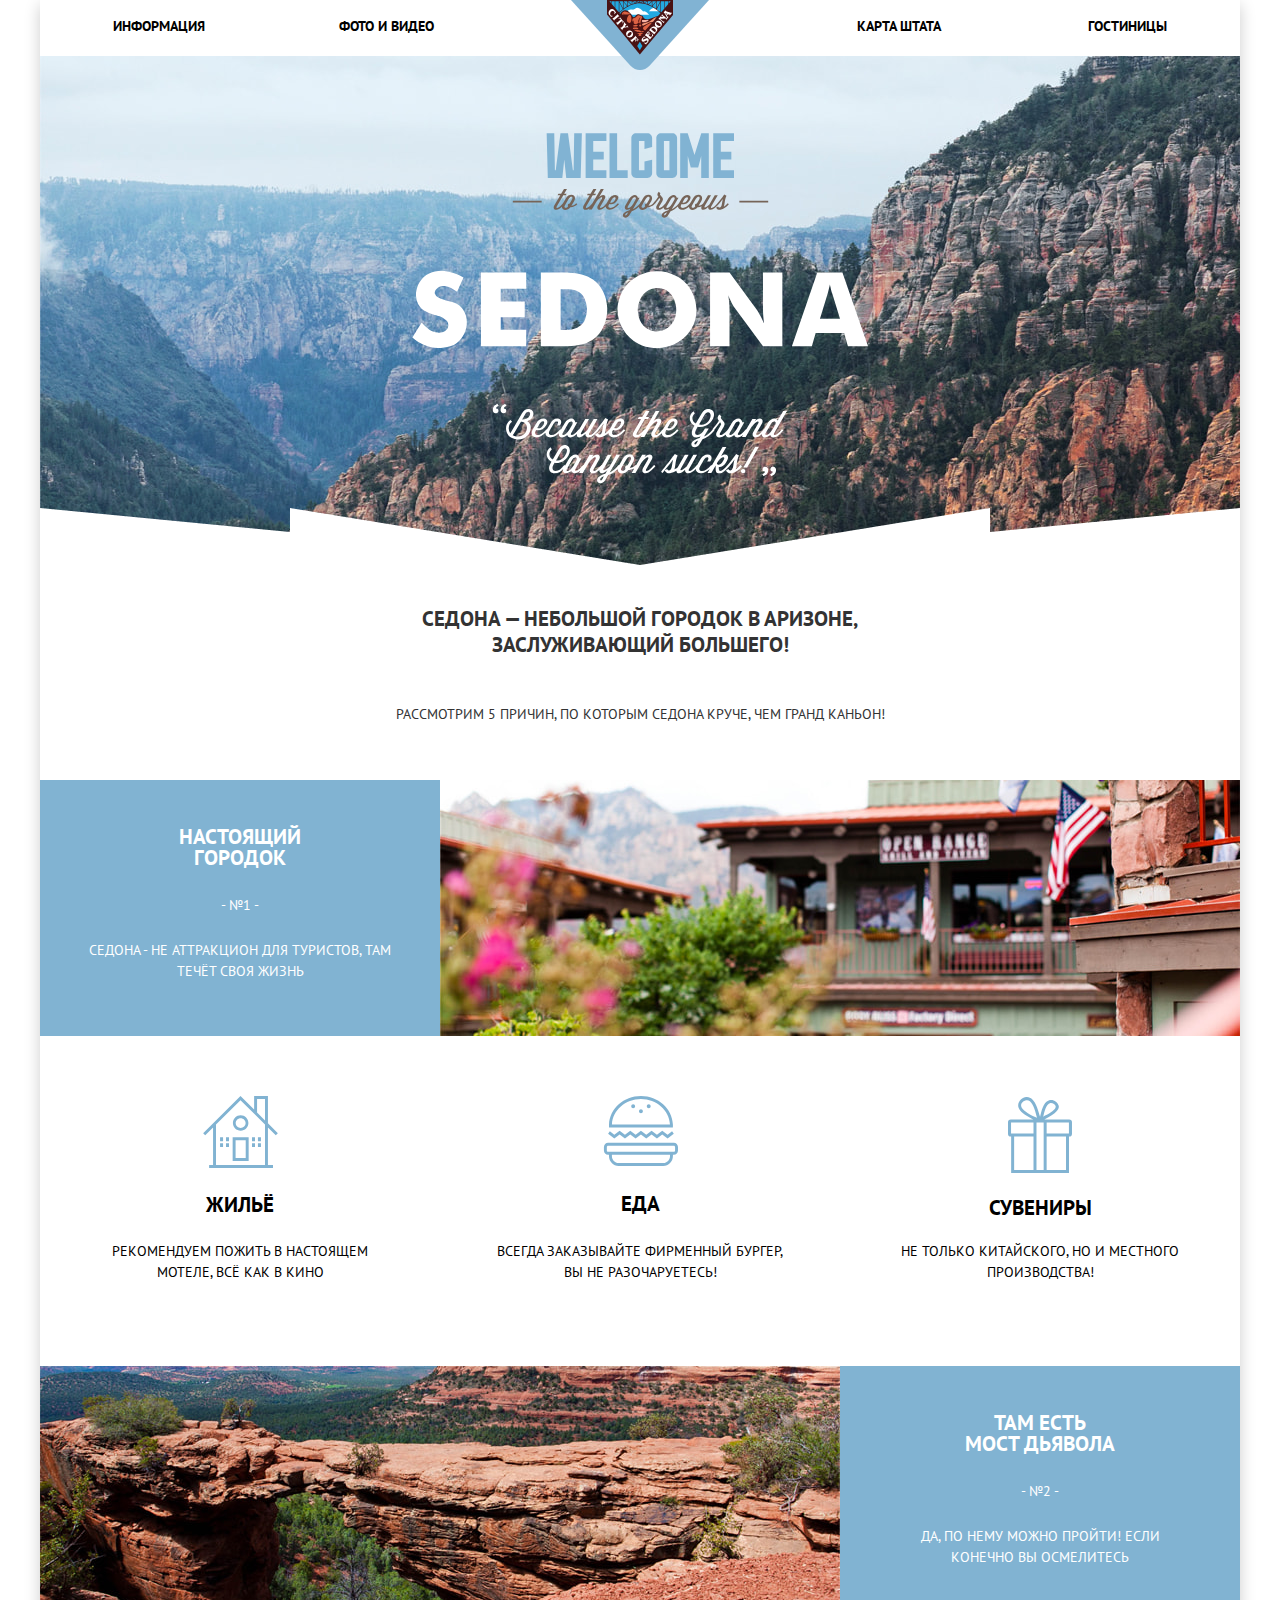
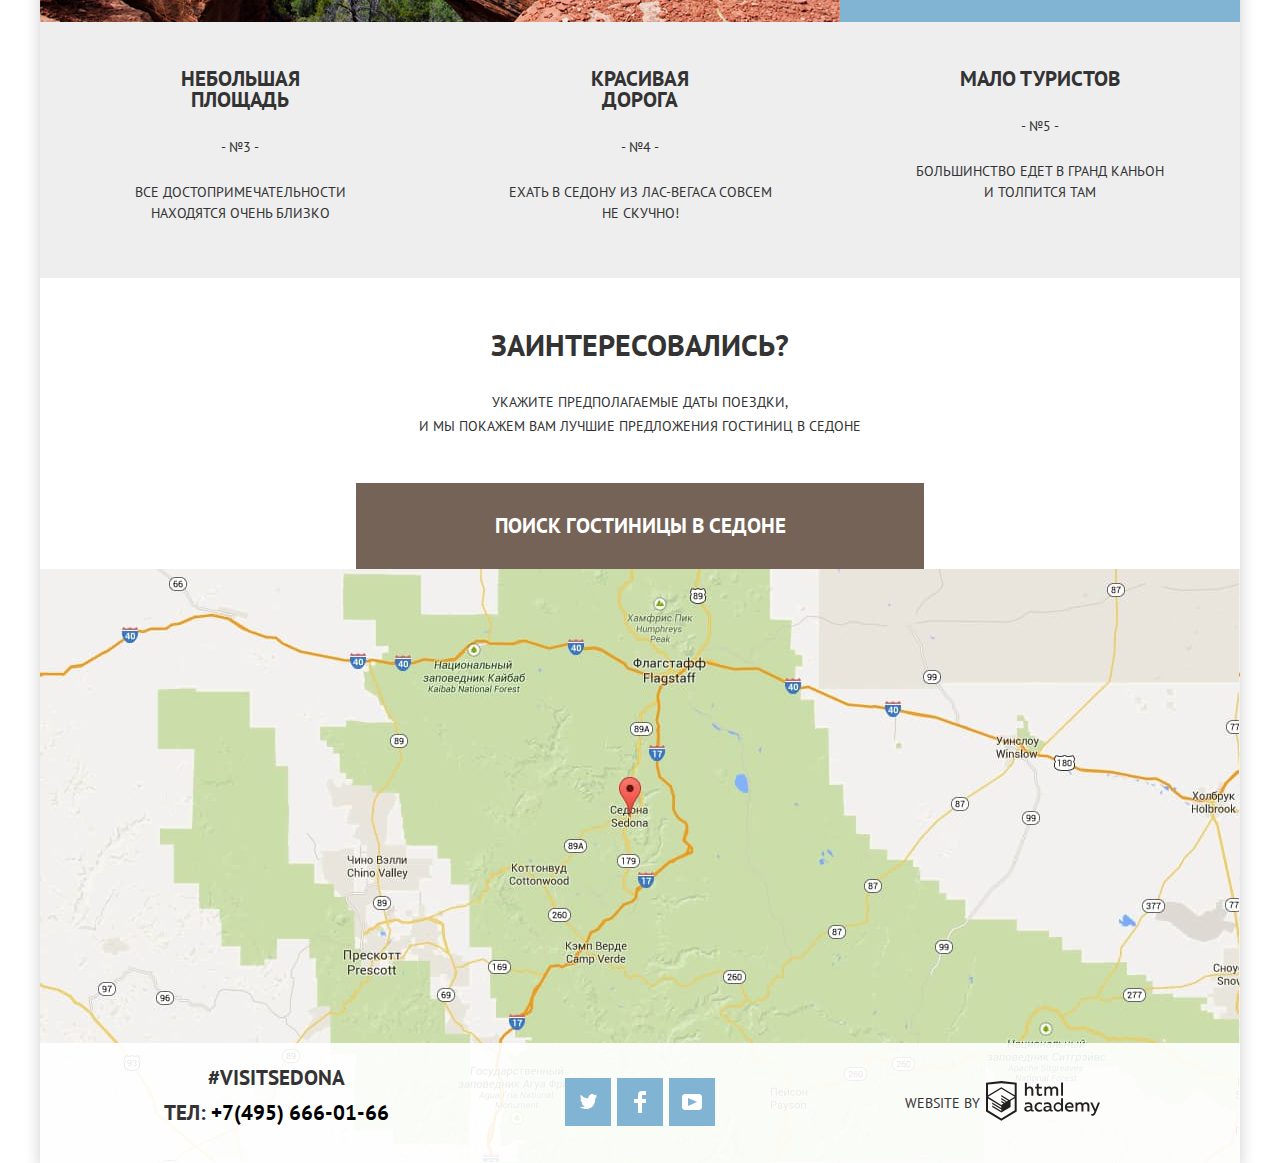
==== commit d82b553f: "Сдача. Попытка 3." ====
--- a/index.html
+++ b/index.html
@@ -65,7 +65,7 @@
                   <img src="img/index/house_icon.svg" width="75" height="72" alt="Красивый маленький домик">
                   <p>
                     Рекомендуем пожить в настоящем
-                    мотеле, всё как в кино
+                    мотеле, всё как в кино                    
                   </p>
                 </li>
                 <li class="town-desc-item">
@@ -153,8 +153,7 @@
             Укажите предполагаемые даты поездки,<br>
             и мы покажем вам лучшие предложения гостиниц в Седоне
           </p>
-          <a class="button appointment-button" href="#">Поиск гостиницы в Седоне</a>
-          
+          <a class="button appointment-button" href="#">Поиск гостиницы в Седоне</a>   
         </section>
 
         <div class="map-box">
@@ -217,7 +216,7 @@
                 <a class="social-button social-button-youtube" href="#">                  
                   <span class="visually-hidden">Youtube</span>                                   
                 </a>
-              </li>
+              </li>              
             </ul>
           </section>
 
--- a/css/style.min.css
+++ b/css/style.min.css
@@ -1 +1 @@
-:root{--basic-white:#ffffff;--basic-grey:#EEEEEE;--basic-black:#000000;--basic-blue-ligth:#81B3D2;--basic-blue:#669EC0;--basic-blue-dark:#5496BD;--basic-brown-ligth:#766357;--basic-brown:#604E43;--basic-brown-dark:#503E33;--basic-text:#333333;--basic-background:#888888;--main-background:#F2F2F2;--input-background:#F2F2F2;--input-background-hover:#EBEBEB;--input-background-focus:#ffffff;--input-focus-border:#E5E5E5}*,::after,::before{-webkit-box-sizing:border-box;box-sizing:border-box}:focus{outline:0}body{font-family:"PT Sans",Arial,sans-serif;font-size:14px;line-height:21px;color:var(--basic-text);text-transform:uppercase}.main-container{position:relative;width:1200px;margin:0 auto;padding:0;-webkit-box-shadow:0 5px 15px rgba(0,1,1,.2);box-shadow:0 5px 15px rgba(0,1,1,.2);background-color:var(--main-background)}a{text-decoration:none}img{max-width:100%;height:auto}.visually-hidden{position:absolute;clip:rect(0 0 0 0);width:1px;height:1px;margin:-1px}input[type=number]::-webkit-inner-spin-button,input[type=number]::-webkit-outer-spin-button{-webkit-appearance:none;margin:0}input[type=number]{-moz-appearance:textfield}input[type=number]:focus,input[type=number]:hover{-moz-appearance:number-input}.page{height:100%}.page-body{min-height:100%;display:-ms-grid;display:grid;-ms-grid-rows:-webkit-min-content 1fr -webkit-min-content;-ms-grid-rows:min-content 1fr min-content;grid-template-rows:-webkit-min-content 1fr -webkit-min-content;grid-template-rows:min-content 1fr min-content;-ms-flex-line-pack:start;align-content:start}.main-header{text-align:center;width:100%}.main-navigation{display:-webkit-box;display:-ms-flexbox;display:flex;-webkit-box-orient:vertical;-webkit-box-direction:normal;-ms-flex-direction:column;flex-direction:column;-webkit-box-align:center;-ms-flex-align:center;align-items:center;min-height:56px;color:var(--basic-black);font-weight:700;line-height:24px;background-color:var(--basic-white)}.navigation-list{width:1200px;padding:0 0;list-style:none;display:-webkit-box;display:-ms-flexbox;display:flex;-ms-flex-wrap:wrap;flex-wrap:wrap;-webkit-box-pack:justify;-ms-flex-pack:justify;justify-content:space-between}.navigation-list li:first-child{margin-left:73px}.navigation-list li:nth-child(2){margin-left:134px;margin-right:auto}.navigation-list li:nth-child(3){margin-right:147px;margin-left:auto}.navigation-list li:last-child{margin-right:73px}.navigation-list a{color:var(--basic-black)}.navigation-list a:focus,.navigation-list a:hover{outline:0;color:var(--basic-blue-ligth)}.navigation-list a:active{color:var(--basic-black);opacity:.3}.main-navigation .active-page{color:var(--basic-brown-ligth)}.main-header-logo{position:absolute}.welcome{text-align:center;padding-bottom:40px;background-color:var(--basic-white)}.welcome p{width:500px;margin:auto;font-weight:700;font-size:21px;line-height:26px}.welcome-banner{display:-webkit-box;display:-ms-flexbox;display:flex;-webkit-box-orient:vertical;-webkit-box-direction:normal;-ms-flex-direction:column;flex-direction:column;-webkit-box-align:center;-ms-flex-align:center;align-items:center;-webkit-box-pack:justify;-ms-flex-pack:justify;justify-content:space-between;height:509px;margin-bottom:41px;background-color:#7f6665;background-image:url(../img/index/background_photo.jpg);background-position:center}.welcome-banner-image{margin-top:77px}.welcome-banner::after{content:url(../img/index/background_shape.png);margin-bottom:-6px}.advantages{background-color:var(--basic-white);padding-top:3px}.advantages .heading{margin-top:0;line-height:26px;text-align:center;margin-bottom:53px}.advantages-list{display:-ms-grid;display:grid;-ms-grid-columns:1fr 1fr 1fr;grid-template-columns:1fr 1fr 1fr;list-style:none;padding:0;margin:0;width:100%;background-color:var(--basic-grey)}.advantages-item{text-align:center;min-height:256px}.advantages-item:first-child,.advantages-item:nth-child(2){-ms-grid-column:1;grid-column-start:1;-ms-grid-column-span:3;grid-column-end:4;background-color:var(--basic-blue-ligth);color:var(--basic-white)}.advantages-item-desc-wrap{display:-webkit-box;display:-ms-flexbox;display:flex;-webkit-box-pack:center;-ms-flex-pack:center;justify-content:center;-webkit-box-align:center;-ms-flex-align:center;align-items:center;min-height:256px}.advantages-item-desc-wrap2{margin:auto;min-height:165px}.advantages-item-desc-wrap .devil-bridge-img{-webkit-box-ordinal-group:0;-ms-flex-order:-1;order:-1}.advantages-item h3,.advantages-item h4{font-weight:700;font-size:21px;line-height:21px;width:160px;margin:auto;text-align:center;margin-bottom:27px}.advantages-item p{margin:0;margin-top:24px;width:270px}.advantages-item:first-child p,.advantages-item:nth-child(2) p{width:305px}.town-desc-list{display:-webkit-box;display:-ms-flexbox;display:flex;-ms-flex-pack:distribute;justify-content:space-around;list-style:none;min-height:330px;padding:0;margin:0;background-color:var(--basic-white);color:var(--basic-black)}.town-desc-item{display:-webkit-box;display:-ms-flexbox;display:flex;-webkit-box-orient:vertical;-webkit-box-direction:normal;-ms-flex-direction:column;flex-direction:column;-webkit-box-align:center;-ms-flex-align:center;align-items:center;-webkit-box-pack:justify;-ms-flex-pack:justify;justify-content:space-between}.town-desc-item img{-webkit-box-ordinal-group:0;-ms-flex-order:-1;order:-1;margin-top:60px}.town-desc-item p{margin:0;padding:0;padding-bottom:83px}.town-desc-item h4{margin:0;padding:0}.appointment{text-align:center;padding-top:25px;background-color:var(--basic-white)}.appointment-subtitle{font-weight:700;font-size:30px;line-height:24px}.appointment-desc{line-height:24px;margin:auto;padding-top:3px;margin-bottom:45px;width:500px}.map-box{position:relative;display:-webkit-box;display:-ms-flexbox;display:flex;-webkit-box-orient:vertical;-webkit-box-direction:normal;-ms-flex-direction:column;flex-direction:column;-webkit-box-align:center;-ms-flex-align:center;align-items:center;background-image:url(../img/index/map_opt.jpg);width:1200px;height:594px}.appointment-form{width:568px;height:395px;-webkit-box-shadow:0 7px 15px rgba(0,1,1,.15);box-shadow:0 7px 15px rgba(0,1,1,.15);display:-webkit-box;display:-ms-flexbox;display:flex;-ms-flex-wrap:wrap;flex-wrap:wrap;-webkit-box-pack:justify;-ms-flex-pack:justify;justify-content:space-between;-ms-flex-line-pack:justify;align-content:space-between;background-color:var(--basic-white)}.appointment-form-box{position:absolute;display:none}.appointment-form-show{display:block;-webkit-transform-origin:0 0;-ms-transform-origin:0 0;transform-origin:0 0;-webkit-animation-name:bounce;animation-name:bounce;-webkit-animation-duration:.4s;animation-duration:.4s}.appointment-form-error{-webkit-animation-name:shake;animation-name:shake;-webkit-animation-duration:.5s;animation-duration:.5s}@-webkit-keyframes bounce{from{-webkit-transform:scaleY(0);transform:scaleY(0)}to{-webkit-transform:scaleY(1);transform:scaleY(1)}}@keyframes bounce{from{-webkit-transform:scaleY(0);transform:scaleY(0)}to{-webkit-transform:scaleY(1);transform:scaleY(1)}}@-webkit-keyframes shake{0%,100%{-webkit-transform:translateX(0);transform:translateX(0)}10%,30%,50%,70%,90%{-webkit-transform:translateX(-10px);transform:translateX(-10px)}20%,40%,60%,80%{-webkit-transform:translateX(10px);transform:translateX(10px)}}@keyframes shake{0%,100%{-webkit-transform:translateX(0);transform:translateX(0)}10%,30%,50%,70%,90%{-webkit-transform:translateX(-10px);transform:translateX(-10px)}20%,40%,60%,80%{-webkit-transform:translateX(10px);transform:translateX(10px)}}.appointment-item{font:inherit;font-weight:700;line-height:26px;margin-left:55px}.appointment-item:first-child{margin-top:55px}.appointment-item.children{margin-left:0;margin-right:55px}.appointment-form .hotel-search-button{margin-top:25px;margin-bottom:55px;margin-left:55px;margin-right:55px}.appointment-item.calendar{display:-webkit-box;display:-ms-flexbox;display:flex;-webkit-box-pack:justify;-ms-flex-pack:justify;justify-content:space-between;-webkit-box-align:center;-ms-flex-align:center;align-items:center;width:458px}.appointment-item input{font:inherit;font-weight:700;line-height:26px;text-transform:uppercase;height:38px;border:none}.calendar input{width:346px;background-color:var(--input-background);background-image:url(../img/index/calendar_icon.svg);background-position:315px,0;background-repeat:no-repeat;padding-left:14px}.quantity input{width:114px;background-color:var(--input-background);text-align:center;margin-left:37px}.children input{margin-left:24px}.appointment-item input:hover{background-color:var(--input-background-hover)}.appointment-item input:focus{background-color:var(--input-background-focus);border:2px solid var(--input-focus-border);outline:0}.calendar input:hover{background-image:url(../img/index/calendar_icon_hover.svg)}.calendar input:focus{background-image:url(../img/index/calendar_icon_active.svg);padding-left:8px;background-position:318px,0}.quantity{position:relative}.add-button{position:absolute;right:12px;top:13px;width:12px;height:12px}.add-button.minus{right:88px;background-image:url(../img/index/minus_icon.svg);background-repeat:no-repeat;background-position:center}.add-button.plus{background-image:url(../img/index/plus_icon.svg);background-repeat:no-repeat;background-position:center}.add-button.minus:hover{background-image:url(../img/index/minus_hover.svg)}.add-button.minus:active{background-image:url(../img/index/minus_active_icon.svg)}.add-button.plus:hover{background-image:url(../img/index/plus_hover_icon.svg)}.add-button.plus:active{background-image:url(../img/index/plus_active_icon.svg)}.button{font:inherit;font-weight:700;color:var(--basic-white);border:none;text-align:center;text-transform:uppercase}.appointment-button{display:inline-block;font-size:21px;line-height:26px;width:568px;height:86px;line-height:86px;white-space:nowrap;margin:auto;background-color:var(--basic-brown-ligth)}.appointment-button:focus,.appointment-button:hover{background-color:var(--basic-brown)}.appointment-button:active{background-color:var(--basic-brown-dark);color:rgba(255,255,255,.3)}.hotel-search-button{font-size:21px;line-height:26px;background-color:var(--basic-blue-ligth);width:458px;height:58px}.hotel-search-button:focus,.hotel-search-button:hover{background-color:var(--basic-blue)}.hotel-search-button:active{background-color:var(--basic-blue-dark);color:rgba(255,255,255,.3)}.footer{width:100%;min-height:120px;background-color:var(--basic-white)}.index-footer{position:absolute;bottom:0;background-color:rgba(255,255,255,.9);-ms-grid-column-align:center;justify-self:center}.footer .container{display:-ms-grid;display:grid;-ms-grid-columns:1fr 1fr 1fr;grid-template-columns:1fr 1fr 1fr;-webkit-box-align:center;-ms-flex-align:center;align-items:center;justify-items:center;min-height:100%}.footer-contacts{font-size:21px;font-weight:700;line-height:36px;text-align:center;margin:0;margin-left:73px}.footer-contacts p{padding-bottom:11px}.footer-contacts a{color:var(--basic-black)}.footer-socials{width:150px}.footer-socials ul{display:-webkit-box;display:-ms-flexbox;display:flex;-webkit-box-pack:justify;-ms-flex-pack:justify;justify-content:space-between;list-style:none;padding:0}.social-button-twitter{background-image:url(../img/index/twitter_icon.svg)}.social-button-twitter:active{background-image:url(../img/index/twitter_icon_active.svg)}.social-button-fb{background-image:url(../img/index/fb_icon.svg)}.social-button-fb:active{background-image:url(../img/index/fb_icon_active.svg)}.social-button-youtube{background-image:url(../img/index/youtube_icon.svg)}.social-button-youtube:active{background-image:url(../img/index/youtube_icon_active.svg)}.social-button{display:block;width:46px;height:48px;background-color:var(--basic-blue-ligth);background-position:center center;background-repeat:no-repeat}.social-button:focus,.social-button:hover{background-color:var(--basic-blue)}.social-button:active{background-color:var(--basic-blue-dark)}.footer-copyright{width:197px;display:-webkit-box;display:-ms-flexbox;display:flex;-webkit-box-pack:justify;-ms-flex-pack:justify;justify-content:space-between;-webkit-box-align:center;-ms-flex-align:center;align-items:center;line-height:26px;margin-right:75px}.footer-copyright a{width:115px;height:41px;background-image:url(../img/index/logo_htmlacademy_2.svg);background-repeat:no-repeat}.footer-copyright span{padding-top:5px;padding-left:1px}.footer-copyright a:focus,.footer-copyright a:hover{background-image:url(../img/index/logo_htmlacademy_hover.svg)}.footer-copyright a:active{background-image:url(../img/index/logo_htmlacademy_active.svg)}.hotel-filter{color:var(--basic-white)}.hotel-filter .filter{display:-webkit-box;display:-ms-flexbox;display:flex;margin-left:73px;margin-right:73px}.filter .hotel-type{margin-left:119px}.infrastructure legend{margin-bottom:27px}.hotel-type legend{margin-bottom:27px}.filter li{margin-bottom:25px;padding:0}.filter .hotel-price{margin-left:auto;width:317px}.filter{position:relative;min-height:217px}.filter .hotel-filter-button{position:absolute;right:95px;bottom:33px}.hotel-filter{width:1200px;background-color:#7f6665;background-image:url(../img/hotels/background.jpg);background-repeat:no-repeat}.filter fieldset{margin:0;margin-top:23px;padding:0;border:none}.filter legend{font-weight:700;font-size:16px;line-height:21px}.filter ul{list-style:none;margin:0;padding:0}.hotel-filter-button{width:137px;height:36px;color:var(--basic-white);background-color:transparent;border:2px solid var(--basic-white);border-radius:2px;text-transform:uppercase}.hotel-filter-button:focus,.hotel-filter-button:hover{color:var(--basic-black);background-color:var(--basic-white)}.filter .check-input{position:absolute;-webkit-appearance:none;-moz-appearance:none;appearance:none}.filter .check-box{position:absolute;width:27px;height:27px;margin-left:-40px;background-image:url(../img/hotels/checkbox_off_icon.svg);background-repeat:no-repeat}.filter .check-label{padding-left:40px}.check-input:checked+.check-box{background-image:url(../img/hotels/checkbox_on_icon.svg)}.check-input:disabled+.check-box{background-image:url(../img/hotels/checkbox_off_dis_icon.svg)}.check-input:checked:disabled+.check-box{background-image:url(../img/hotels/checkbox_on_dis_icon.svg)}.filter .check-label:hover{opacity:.75}.check-input:focus+.check-box{opacity:.75}.range-filter{margin-top:13px}.price-controls input{width:50px;padding:8px;padding-left:0;text-align:left;color:var(--basic-white);border:none;background:0 0;font-family:inherit;font-size:inherit}.price-controls label{text-align:center;width:100%}.price-controls .min-price{padding-left:40px}.price-controls .max-price{padding-left:19px}.price-controls .stick{position:absolute;width:2px;height:22px;background:var(--basic-white)}.price-controls{display:-webkit-box;display:-ms-flexbox;display:flex;-ms-flex-pack:distribute;justify-content:space-around;-webkit-box-align:center;-ms-flex-align:center;align-items:center;margin-top:10px;border:2px solid var(--basic-white);border-radius:2px}.range-controls{position:relative;padding-top:20px}.range-controls .scale{height:2px;background:rgba(255,255,255,.3)}.range-controls .bar{width:248px;height:2px;background:#fff}.range-controls .toggle{position:absolute;top:11px;left:0;width:20px;height:20px;padding:0;background-color:#ababab;border:8px solid var(--basic-white);border-radius:50%;-webkit-box-shadow:0 2px 1px 0 #ababab;box-shadow:0 2px 1px 0 #ababab;cursor:pointer}.range-controls .toggle:focus,.range-controls .toggle:hover{top:10px;width:23px;height:23px;-webkit-transform:translateX(-1px);-ms-transform:translateX(-1px);transform:translateX(-1px);-webkit-transition:all .2s;-o-transition:all .2s;transition:all .2s}.range-controls .toggle-min{left:0}.range-controls .toggle-max{left:238px}.sort-panel{display:-webkit-box;display:-ms-flexbox;display:flex;min-height:86px;-webkit-box-align:center;-ms-flex-align:center;align-items:center;background-color:var(--basic-white)}.sort-panel h3{font-weight:700;font-size:21px;line-height:26px;margin-left:73px;margin-top:15px}.sort-panel p{font-size:12px;line-height:18px;margin-left:46px;margin-top:5px}.sort-by{display:-webkit-box;display:-ms-flexbox;display:flex;list-style:none;padding:0;margin:0;margin-left:40px;margin-top:-8px}.sort-by li:first-child{margin-right:33px}.sort-by li:last-child{margin-left:33px}.sort-button{font-size:12px;line-height:18px;text-transform:uppercase;border:none;padding:0;border-bottom:1px dotted var(--basic-blue-ligth);background-color:transparent;opacity:.3}.sort-active{border:none;color:var(--basic-blue-ligth);opacity:1}.sort-button:focus,.sort-button:hover{outline:0;color:var(--basic-blue-ligth);opacity:1}.sort-button:active{color:var(--basic-black);border:none;opacity:1}.sort-order{display:-webkit-box;display:-ms-flexbox;display:flex;-webkit-box-pack:justify;-ms-flex-pack:justify;justify-content:space-between;margin-left:auto;margin-right:73px;width:34px;font-size:0;line-height:0;list-style:none;padding:0}.order-button{display:block;width:11px;height:10px;margin:0;padding:0;background-color:transparent;border:none;background-repeat:no-repeat;background-position:center}.sort-order .up{background-image:url(../img/hotels/up_rect_icon.svg)}.sort-order .up-active{background-image:url(../img/hotels/up_rect_active_icon.svg)}.sort-order .up-active:focus,.sort-order .up-active:hover,.sort-order .up:focus,.sort-order .up:hover{background-image:url(../img/hotels/up_rect_hover_icon.svg)}.sort-order .up-active:active,.sort-order .up:active{background-image:url(../img/hotels/up_rect_active_icon.svg)}.sort-order .down{background-image:url(../img/hotels/down_rect_icon.svg)}.sort-order .down-active{background-image:url(../img/hotels/down_rect_active_icon.svg)}.sort-order .down-active:focus,.sort-order .down-active:hover,.sort-order .down:focus,.sort-order .down:hover{background-image:url(../img/hotels/down_rect_hover_icon.svg)}.sort-order .down-active:active,.sort-order .down:active{background-image:url(../img/hotels/down_rect_active_icon.svg)}.hotels-list{list-style:none;padding:0;margin:0;background-color:var(--basic-white)}.hotels-item{display:-webkit-box;display:-ms-flexbox;display:flex;-webkit-box-orient:vertical;-webkit-box-direction:normal;-ms-flex-direction:column;flex-direction:column;-webkit-box-pack:center;-ms-flex-pack:center;justify-content:center;border-top:1px solid var(--input-focus-border);min-height:150px}.hotel-name-main-wrap{display:-webkit-box;display:-ms-flexbox;display:flex;-webkit-box-align:end;-ms-flex-align:end;align-items:flex-end;margin-left:73px;margin-right:73px}.hotel-name-wrap{display:-webkit-box;display:-ms-flexbox;display:flex;-webkit-box-orient:vertical;-webkit-box-direction:normal;-ms-flex-direction:column;flex-direction:column;-webkit-box-pack:justify;-ms-flex-pack:justify;justify-content:space-between;padding:0;margin-left:30px}.hotels-item-image{background-color:var(--basic-blue);width:135px;height:90px;-webkit-box-ordinal-group:0;-ms-flex-order:-1;order:-1;line-height:0}.hotel-name{display:block;margin-bottom:11px}.hotels-list .hotel-name:focus,.hotels-list .hotel-name:hover{color:var(--basic-blue-ligth)}.hotels-list .hotel-name:active{color:var(--basic-black);opacity:.3}.hotel-name-wrap p{display:-ms-grid;display:grid;-ms-grid-columns:auto 6px auto;grid-template-columns:auto auto;grid-column-gap:6px;grid-row-gap:15px;margin:0}.hotels-list h3{color:var(--basic-black);font-weight:700;font-size:21px;line-height:21px;padding:0;margin:0}.hotel-name-main-wrap .hotel-rating-wrap{min-height:90px;display:-webkit-box;display:-ms-flexbox;display:flex;-webkit-box-orient:vertical;-webkit-box-direction:normal;-ms-flex-direction:column;flex-direction:column;-webkit-box-pack:justify;-ms-flex-pack:justify;justify-content:space-between;margin:0;margin-left:auto}.star-line{text-align:end}.hotel-rating{display:block;width:110px;height:27px;text-align:center;line-height:27px;background-color:var(--input-background)}.detail-button{display:inline-block;vertical-align:top;width:110px;height:27px;line-height:27px;background-color:var(--basic-blue-ligth)}.detail-button:focus,.detail-button:hover{background-color:var(--basic-blue)}.detail-button:active{background-color:var(--basic-blue-dark);color:rgba(255,255,255,.3)}.book-button{display:inline-block;vertical-align:top;width:142px;height:27px;line-height:27px;background-color:var(--basic-brown-ligth)}.book-button:focus,.book-button:hover{background-color:var(--basic-brown)}.book-button:active{background-color:var(--basic-brown-dark);color:rgba(255,255,255,.3)}+:root{--basic-white:#ffffff;--basic-grey:#EEEEEE;--basic-black:#000000;--basic-blue-ligth:#81B3D2;--basic-blue:#669EC0;--basic-blue-dark:#5496BD;--basic-brown-ligth:#766357;--basic-brown:#604E43;--basic-brown-dark:#503E33;--basic-text:#333333;--basic-background:#888888;--main-background:#F2F2F2;--input-background:#F2F2F2;--input-background-hover:#EBEBEB;--input-background-focus:#ffffff;--input-focus-border:#E5E5E5}*,::after,::before{-webkit-box-sizing:border-box;box-sizing:border-box}:focus{outline:0}body{font-family:"PT Sans",Arial,sans-serif;font-size:14px;line-height:21px;color:var(--basic-text);text-transform:uppercase}.main-container{position:relative;width:1200px;margin:0 auto;padding:0;-webkit-box-shadow:0 5px 15px rgba(0,1,1,.2);box-shadow:0 5px 15px rgba(0,1,1,.2);background-color:var(--main-background)}a{text-decoration:none}img{max-width:100%;height:auto}.visually-hidden{position:absolute;clip:rect(0 0 0 0);width:1px;height:1px;margin:-1px}input[type=number]::-webkit-inner-spin-button,input[type=number]::-webkit-outer-spin-button{-webkit-appearance:none;margin:0}input[type=number]{-moz-appearance:textfield}input[type=number]:focus,input[type=number]:hover{-moz-appearance:number-input}.page{height:100%}.page-body{min-height:100%;display:-ms-grid;display:grid;-ms-grid-rows:-webkit-min-content 1fr -webkit-min-content;-ms-grid-rows:min-content 1fr min-content;grid-template-rows:-webkit-min-content 1fr -webkit-min-content;grid-template-rows:min-content 1fr min-content;-ms-flex-line-pack:start;align-content:start}.main-header{text-align:center;width:100%}.main-navigation{display:-webkit-box;display:-ms-flexbox;display:flex;-webkit-box-orient:vertical;-webkit-box-direction:normal;-ms-flex-direction:column;flex-direction:column;-webkit-box-align:center;-ms-flex-align:center;align-items:center;min-height:56px;color:var(--basic-black);font-weight:700;line-height:24px;background-color:var(--basic-white)}.navigation-list{width:1200px;padding:0 0;list-style:none;display:-webkit-box;display:-ms-flexbox;display:flex;flex-wrap:wrap;-webkit-box-pack:justify;-ms-flex-pack:justify;justify-content:space-between}.navigation-list li:first-child{margin-left:73px}.navigation-list li:nth-child(2){margin-left:134px;margin-right:auto}.navigation-list li:nth-child(3){margin-right:147px;margin-left:auto}.navigation-list li:last-child{margin-right:73px}.navigation-list a{color:var(--basic-black)}.navigation-list a:focus,.navigation-list a:hover{outline:0;color:var(--basic-blue-ligth)}.navigation-list a:active{color:var(--basic-black);opacity:.3}.main-navigation .active-page{color:var(--basic-brown-ligth)}.main-header-logo{position:absolute}.welcome{text-align:center;padding-bottom:40px;background-color:var(--basic-white)}.welcome p{width:500px;margin:auto;font-weight:700;font-size:21px;line-height:26px}.welcome-banner{display:-webkit-box;display:-ms-flexbox;display:flex;-webkit-box-orient:vertical;-webkit-box-direction:normal;-ms-flex-direction:column;flex-direction:column;-webkit-box-align:center;-ms-flex-align:center;align-items:center;-webkit-box-pack:justify;-ms-flex-pack:justify;justify-content:space-between;height:509px;margin-bottom:41px;background-color:#7f6665;background-image:url(../img/index/background_photo.jpg);background-position:center}.welcome-banner-image{margin-top:77px}.welcome-banner::after{content:url(../img/index/background_shape.png);margin-bottom:-6px}.advantages{background-color:var(--basic-white);padding-top:3px}.advantages .heading{margin-top:0;line-height:26px;text-align:center;margin-bottom:53px}.advantages-list{display:-ms-grid;display:grid;-ms-grid-columns:1fr 1fr 1fr;grid-template-columns:1fr 1fr 1fr;list-style:none;padding:0;margin:0;width:100%;background-color:var(--basic-grey)}.advantages-item{text-align:center;min-height:256px}.advantages-item:first-child,.advantages-item:nth-child(2){-ms-grid-column:1;grid-column-start:1;-ms-grid-column-span:3;grid-column-end:4;background-color:var(--basic-blue-ligth);color:var(--basic-white)}.advantages-item-desc-wrap{display:-webkit-box;display:-ms-flexbox;display:flex;-webkit-box-pack:center;-ms-flex-pack:center;justify-content:center;-webkit-box-align:center;-ms-flex-align:center;align-items:center;min-height:256px}.advantages-item-desc-wrap2{margin:auto;min-height:165px}.advantages-item-desc-wrap .devil-bridge-img{-webkit-box-ordinal-group:0;-ms-flex-order:-1;order:-1}.advantages-item h3,.advantages-item h4{font-weight:700;font-size:21px;line-height:21px;width:160px;margin:auto;text-align:center;margin-bottom:27px}.advantages-item p{margin:0;margin-top:24px;width:270px}.advantages-item:first-child p,.advantages-item:nth-child(2) p{width:305px}.town-desc-list{display:-webkit-box;display:-ms-flexbox;display:flex;-ms-flex-pack:distribute;justify-content:space-around;list-style:none;min-height:330px;padding:0;margin:0;background-color:var(--basic-white);color:var(--basic-black)}.town-desc-item{display:flex;flex-direction:column;align-items:center;justify-content:space-between}.town-desc-item img{order:-1;margin-top:60px}.town-desc-item p{margin:0;padding:0;padding-bottom:83px}.town-desc-item h4{margin:0;padding:0}.appointment{text-align:center;padding-top:25px;background-color:var(--basic-white)}.appointment-subtitle{font-weight:700;font-size:30px;line-height:24px}.appointment-desc{line-height:24px;margin:auto;padding-top:3px;margin-bottom:45px;width:500px}.map-box{position:relative;display:-webkit-box;display:-ms-flexbox;display:flex;-webkit-box-orient:vertical;-webkit-box-direction:normal;-ms-flex-direction:column;flex-direction:column;-webkit-box-align:center;-ms-flex-align:center;align-items:center;background-image:url(../img/index/map_opt.jpg);width:1200px;height:594px}.appointment-form{width:568px;height:395px;-webkit-box-shadow:0 7px 15px rgba(0,1,1,.15);box-shadow:0 7px 15px rgba(0,1,1,.15);display:-webkit-box;display:-ms-flexbox;display:flex;-ms-flex-wrap:wrap;flex-wrap:wrap;-webkit-box-pack:justify;-ms-flex-pack:justify;justify-content:space-between;-ms-flex-line-pack:justify;align-content:space-between;background-color:var(--basic-white)}.appointment-form-box{position:absolute;display:none}.appointment-form-show{display:block;-webkit-transform-origin:0 0;-ms-transform-origin:0 0;transform-origin:0 0;-webkit-animation-name:bounce;animation-name:bounce;-webkit-animation-duration:.4s;animation-duration:.4s}.appointment-form-error{animation-name:shake;animation-duration:.5s}@-webkit-keyframes bounce{from{-webkit-transform:scaleY(0);transform:scaleY(0)}to{-webkit-transform:scaleY(1);transform:scaleY(1)}}@keyframes bounce{from{-webkit-transform:scaleY(0);transform:scaleY(0)}to{-webkit-transform:scaleY(1);transform:scaleY(1)}}@keyframes shake{0%,100%{transform:translateX(0)}10%,30%,50%,70%,90%{transform:translateX(-10px)}20%,40%,60%,80%{transform:translateX(10px)}}.appointment-item{font:inherit;font-weight:700;line-height:26px;margin-left:55px}.appointment-item:first-child{margin-top:55px}.appointment-item.children{margin-left:0;margin-right:55px}.appointment-form .hotel-search-button{margin-top:25px;margin-bottom:55px;margin-left:55px;margin-right:55px}.appointment-item.calendar{display:-webkit-box;display:-ms-flexbox;display:flex;-webkit-box-pack:justify;-ms-flex-pack:justify;justify-content:space-between;-webkit-box-align:center;-ms-flex-align:center;align-items:center;width:458px}.appointment-item input{font:inherit;font-weight:700;line-height:26px;text-transform:uppercase;height:38px;border:none}.calendar input{width:346px;background-color:var(--input-background);background-image:url(../img/index/calendar_icon.svg);background-position:315px,0;background-repeat:no-repeat;padding-left:14px}.quantity input{width:114px;background-color:var(--input-background);text-align:center;margin-left:37px}.children input{margin-left:24px}.appointment-item input:hover{background-color:var(--input-background-hover)}.appointment-item input:focus{background-color:var(--input-background-focus);border:2px solid var(--input-focus-border);outline:0}.calendar input:hover{background-image:url(../img/index/calendar_icon_hover.svg)}.calendar input:focus{background-image:url(../img/index/calendar_icon_active.svg);padding-left:8px;background-position:318px,0}.quantity{position:relative}.add-button{position:absolute;right:12px;top:13px;width:12px;height:12px}.add-button.minus{right:88px;background-image:url(../img/index/minus_icon.svg);background-repeat:no-repeat;background-position:center}.add-button.plus{background-image:url(../img/index/plus_icon.svg);background-repeat:no-repeat;background-position:center}.add-button.minus:hover{background-image:url(../img/index/minus_hover.svg)}.add-button.minus:active{background-image:url(../img/index/minus_active_icon.svg)}.add-button.plus:hover{background-image:url(../img/index/plus_hover_icon.svg)}.add-button.plus:active{background-image:url(../img/index/plus_active_icon.svg)}.button{font:inherit;font-weight:700;color:var(--basic-white);border:none;text-align:center;text-transform:uppercase}.appointment-button{display:inline-block;vertical-align:middle;font-size:21px;line-height:26px;width:568px;height:86px;line-height:86px;white-space:nowrap;margin:auto;background-color:var(--basic-brown-ligth)}.appointment-button:focus,.appointment-button:hover{background-color:var(--basic-brown)}.appointment-button:active{background-color:var(--basic-brown-dark);color:rgba(255,255,255,.3)}.hotel-search-button{font-size:21px;line-height:26px;background-color:var(--basic-blue-ligth);width:458px;height:58px}.hotel-search-button:focus,.hotel-search-button:hover{background-color:var(--basic-blue)}.hotel-search-button:active{background-color:var(--basic-blue-dark);color:rgba(255,255,255,.3)}.footer{width:100%;min-height:120px;background-color:var(--basic-white);padding-top:1px}.index-footer{position:absolute;bottom:0;background-color:rgba(255,255,255,.9);-ms-grid-column-align:center;justify-self:center;padding-top:0}.footer .container{display:-ms-grid;display:grid;-ms-grid-columns:1fr 1fr 1fr;grid-template-columns:1fr 1fr 1fr;-webkit-box-align:center;-ms-flex-align:center;align-items:center;justify-items:center;min-height:100%}.footer-contacts{font-size:21px;font-weight:700;text-align:center;margin:0;margin-left:73px;margin-bottom:12px;margin-top:3px;padding-top:0}.footer-contacts a{display:inline-block;margin-top:14px;color:var(--basic-black)}.footer-socials{width:150px}.footer-socials ul{display:-webkit-box;display:-ms-flexbox;display:flex;flex-wrap:wrap;-webkit-box-pack:justify;-ms-flex-pack:justify;justify-content:space-between;list-style:none;padding:0;margin-bottom:10px}.social-button-twitter{background-image:url(../img/index/twitter_icon.svg)}.social-button-twitter:active{background-image:url(../img/index/twitter_icon_active.svg)}.social-button-fb{background-image:url(../img/index/fb_icon.svg)}.social-button-fb:active{background-image:url(../img/index/fb_icon_active.svg)}.social-button-youtube{background-image:url(../img/index/youtube_icon.svg)}.social-button-youtube:active{background-image:url(../img/index/youtube_icon_active.svg)}.social-button{display:block;width:46px;height:48px;background-color:var(--basic-blue-ligth);background-position:center center;background-repeat:no-repeat}.social-button:focus,.social-button:hover{background-color:var(--basic-blue)}.social-button:active{background-color:var(--basic-blue-dark)}.footer-copyright{width:197px;display:-webkit-box;display:-ms-flexbox;display:flex;-webkit-box-pack:justify;-ms-flex-pack:justify;justify-content:space-between;-webkit-box-align:center;-ms-flex-align:center;align-items:center;line-height:26px;margin-right:75px;margin-bottom:12px}.footer-copyright a{width:115px;height:41px;background-image:url(../img/index/logo_htmlacademy_2.svg);background-repeat:no-repeat}.footer-copyright span{padding-top:5px;padding-left:1px}.footer-copyright a:focus,.footer-copyright a:hover{background-image:url(../img/index/logo_htmlacademy_hover.svg)}.footer-copyright a:active{background-image:url(../img/index/logo_htmlacademy_active.svg)}.hotel-filter{color:var(--basic-white)}.hotel-filter .filter{display:-webkit-box;display:-ms-flexbox;display:flex;margin-left:73px;margin-right:73px}.filter .hotel-type{margin-left:119px}.infrastructure legend{margin-bottom:27px}.hotel-type legend{margin-bottom:27px}.filter li{margin-bottom:25px;padding:0}.filter .hotel-price{margin-left:auto;width:317px}.filter{position:relative;min-height:217px}.filter .hotel-filter-button{position:absolute;right:95px;bottom:33px}.hotel-filter{width:1200px;background-color:#7f6665;background-image:url(../img/hotels/background.jpg);background-repeat:no-repeat;background-size:cover}.filter fieldset{margin:0;margin-top:23px;padding:0;border:none}.filter legend{font-weight:700;font-size:16px;line-height:21px}.filter ul{list-style:none;margin:0;padding:0}.hotel-filter-button{width:137px;height:36px;color:var(--basic-white);background-color:transparent;border:2px solid var(--basic-white);border-radius:2px;text-transform:uppercase}.hotel-filter-button:focus,.hotel-filter-button:hover{color:var(--basic-black);background-color:var(--basic-white)}.filter .check-input{position:absolute;-webkit-appearance:none;-moz-appearance:none;appearance:none}.filter .check-box{position:absolute;width:27px;height:27px;margin-left:-40px;background-image:url(../img/hotels/checkbox_off_icon.svg);background-repeat:no-repeat}.filter .check-label{padding-left:40px}.check-input:checked+.check-box{background-image:url(../img/hotels/checkbox_on_icon.svg)}.check-input:disabled+.check-box{background-image:url(../img/hotels/checkbox_off_dis_icon.svg)}.check-input:checked:disabled+.check-box{background-image:url(../img/hotels/checkbox_on_dis_icon.svg)}.filter .check-label:hover{opacity:.75}.check-input:focus+.check-box{opacity:.75}.range-filter{margin-top:13px}.price-controls input{width:50px;padding:8px;padding-left:0;text-align:left;color:var(--basic-white);border:none;background:0 0;font-family:inherit;font-size:inherit}.price-controls label{text-align:center;width:100%}.price-controls .min-price{padding-left:40px}.price-controls .max-price{padding-left:19px}.price-controls .stick{position:absolute;width:2px;height:22px;background:var(--basic-white)}.price-controls{display:-webkit-box;display:-ms-flexbox;display:flex;-ms-flex-pack:distribute;justify-content:space-around;-webkit-box-align:center;-ms-flex-align:center;align-items:center;margin-top:10px;border:2px solid var(--basic-white);border-radius:2px}.range-controls{position:relative;padding-top:20px}.range-controls .scale{height:2px;background:rgba(255,255,255,.3)}.range-controls .bar{width:248px;height:2px;background:#fff}.range-controls .toggle{position:absolute;top:11px;left:0;width:20px;height:20px;padding:0;background-color:#ababab;border:8px solid var(--basic-white);border-radius:50%;-webkit-box-shadow:0 2px 1px 0 #ababab;box-shadow:0 2px 0 0 #ababab;cursor:pointer}.range-controls .toggle:focus,.range-controls .toggle:hover{width:24px;height:24px;top:10px;border:10px solid var(--basic-white);-webkit-transform:translateX(-2px);-ms-transform:translateX(-2px);transform:translateX(-2px)}.range-controls .toggle-min{left:0}.range-controls .toggle-max{left:238px}.sort-panel{display:-webkit-box;display:-ms-flexbox;display:flex;min-height:86px;-webkit-box-align:center;-ms-flex-align:center;align-items:center;background-color:var(--basic-white)}.sort-panel h3{font-weight:700;font-size:21px;line-height:26px;margin-left:73px;margin-top:17px}.sort-panel p{font-size:12px;line-height:18px;margin-left:46px;margin-top:5px}.sort-by{display:-webkit-box;display:-ms-flexbox;display:flex;list-style:none;padding:0;margin:0;margin-left:40px;margin-top:-8px}.sort-by li:first-child{margin-right:33px}.sort-by li:last-child{margin-left:33px}.sort-button{font-size:12px;line-height:18px;text-transform:uppercase;border:none;padding:0;border-bottom:1px dotted var(--basic-blue-ligth);background-color:transparent;opacity:.3}.sort-active{border:none;color:var(--basic-blue-ligth);opacity:1}.sort-button:focus,.sort-button:hover{outline:0;color:var(--basic-blue-ligth);opacity:1}.sort-button:active{color:var(--basic-black);border:none;opacity:1}.sort-order{display:-webkit-box;display:-ms-flexbox;display:flex;-webkit-box-pack:justify;-ms-flex-pack:justify;justify-content:space-between;margin-left:auto;margin-right:73px;width:34px;font-size:0;line-height:0;list-style:none;padding:0}.order-button{display:block;width:11px;height:10px;margin:0;padding:0;background-color:transparent;border:none;background-repeat:no-repeat;background-position:center}.sort-order .up{background-image:url(../img/hotels/up_rect_icon.svg)}.sort-order .up-active{background-image:url(../img/hotels/up_rect_active_icon.svg)}.sort-order .up-active:focus,.sort-order .up-active:hover,.sort-order .up:focus,.sort-order .up:hover{background-image:url(../img/hotels/up_rect_hover_icon.svg)}.sort-order .up-active:active,.sort-order .up:active{background-image:url(../img/hotels/up_rect_active_icon.svg)}.sort-order .down{background-image:url(../img/hotels/down_rect_icon.svg)}.sort-order .down-active{background-image:url(../img/hotels/down_rect_active_icon.svg)}.sort-order .down-active:focus,.sort-order .down-active:hover,.sort-order .down:focus,.sort-order .down:hover{background-image:url(../img/hotels/down_rect_hover_icon.svg)}.sort-order .down-active:active,.sort-order .down:active{background-image:url(../img/hotels/down_rect_active_icon.svg)}.hotels-list{list-style:none;padding:0;margin:0;background-color:var(--basic-white)}.hotels-item{display:-webkit-box;display:-ms-flexbox;display:flex;-webkit-box-orient:vertical;-webkit-box-direction:normal;-ms-flex-direction:column;flex-direction:column;-webkit-box-pack:center;-ms-flex-pack:center;justify-content:center;border-top:1px solid var(--input-focus-border);min-height:151px}.hotels-item:last-child{min-height:152px;border-bottom:1px solid var(--input-focus-border)}.hotel-name-main-wrap{display:-webkit-box;display:-ms-flexbox;display:flex;-webkit-box-align:end;-ms-flex-align:end;align-items:flex-end;margin-left:73px;margin-right:73px}.hotel-name-wrap{display:-webkit-box;display:-ms-flexbox;display:flex;-webkit-box-orient:vertical;-webkit-box-direction:normal;-ms-flex-direction:column;flex-direction:column;-webkit-box-pack:justify;-ms-flex-pack:justify;justify-content:space-between;padding:0;padding-bottom:5px;margin-left:29px}.hotels-item-image{background-color:var(--basic-blue);width:135px;height:90px;-webkit-box-ordinal-group:0;-ms-flex-order:-1;order:-1;line-height:0;margin-bottom:6px}.hotel-name{display:block;margin-bottom:11px}.hotels-list .hotel-name:focus,.hotels-list .hotel-name:hover{color:var(--basic-blue-ligth)}.hotels-list .hotel-name:active{color:var(--basic-black);opacity:.3}.hotel-name-wrap p{display:-ms-grid;display:grid;-ms-grid-columns:auto 6px auto;grid-template-columns:auto auto;grid-column-gap:6px;grid-row-gap:15px;margin:0;padding-bottom:1px}.hotels-list h3{color:var(--basic-black);font-weight:700;font-size:21px;line-height:21px;padding:0;margin:0}.hotel-name-main-wrap .hotel-rating-wrap{min-height:90px;display:-webkit-box;display:-ms-flexbox;display:flex;-webkit-box-orient:vertical;-webkit-box-direction:normal;-ms-flex-direction:column;flex-direction:column;-webkit-box-pack:justify;-ms-flex-pack:justify;justify-content:space-between;margin:0;margin-bottom:7px;margin-left:auto}.star-line{text-align:end;margin-right:-1px}.star-line img{margin-left:1px}.hotel-rating{display:block;width:110px;height:27px;text-align:center;line-height:27px;background-color:var(--input-background)}.detail-button{display:inline-block;vertical-align:top;width:110px;height:27px;line-height:27px;background-color:var(--basic-blue-ligth)}.detail-button:focus,.detail-button:hover{background-color:var(--basic-blue)}.detail-button:active{background-color:var(--basic-blue-dark);color:rgba(255,255,255,.3)}.book-button{display:inline-block;vertical-align:top;width:142px;height:27px;line-height:27px;background-color:var(--basic-brown-ligth)}.book-button:focus,.book-button:hover{background-color:var(--basic-brown)}.book-button:active{background-color:var(--basic-brown-dark);color:rgba(255,255,255,.3)}